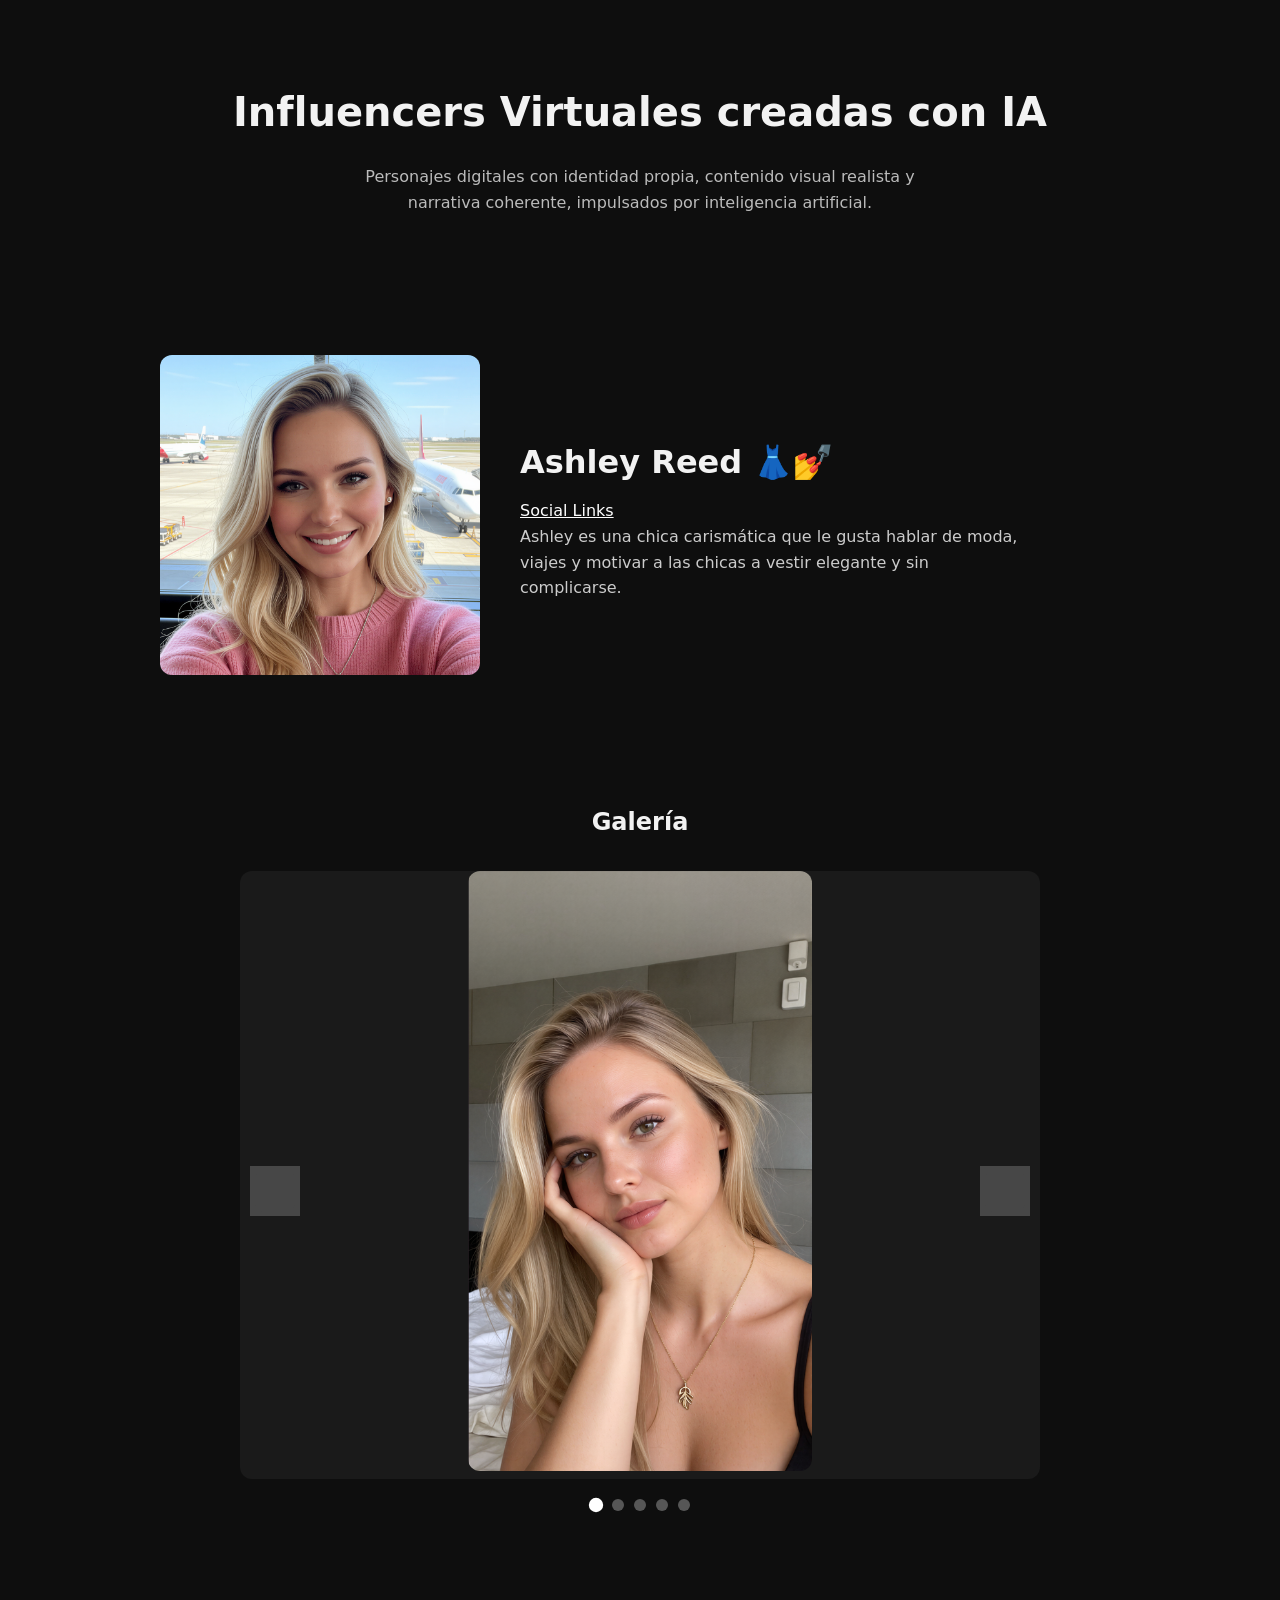
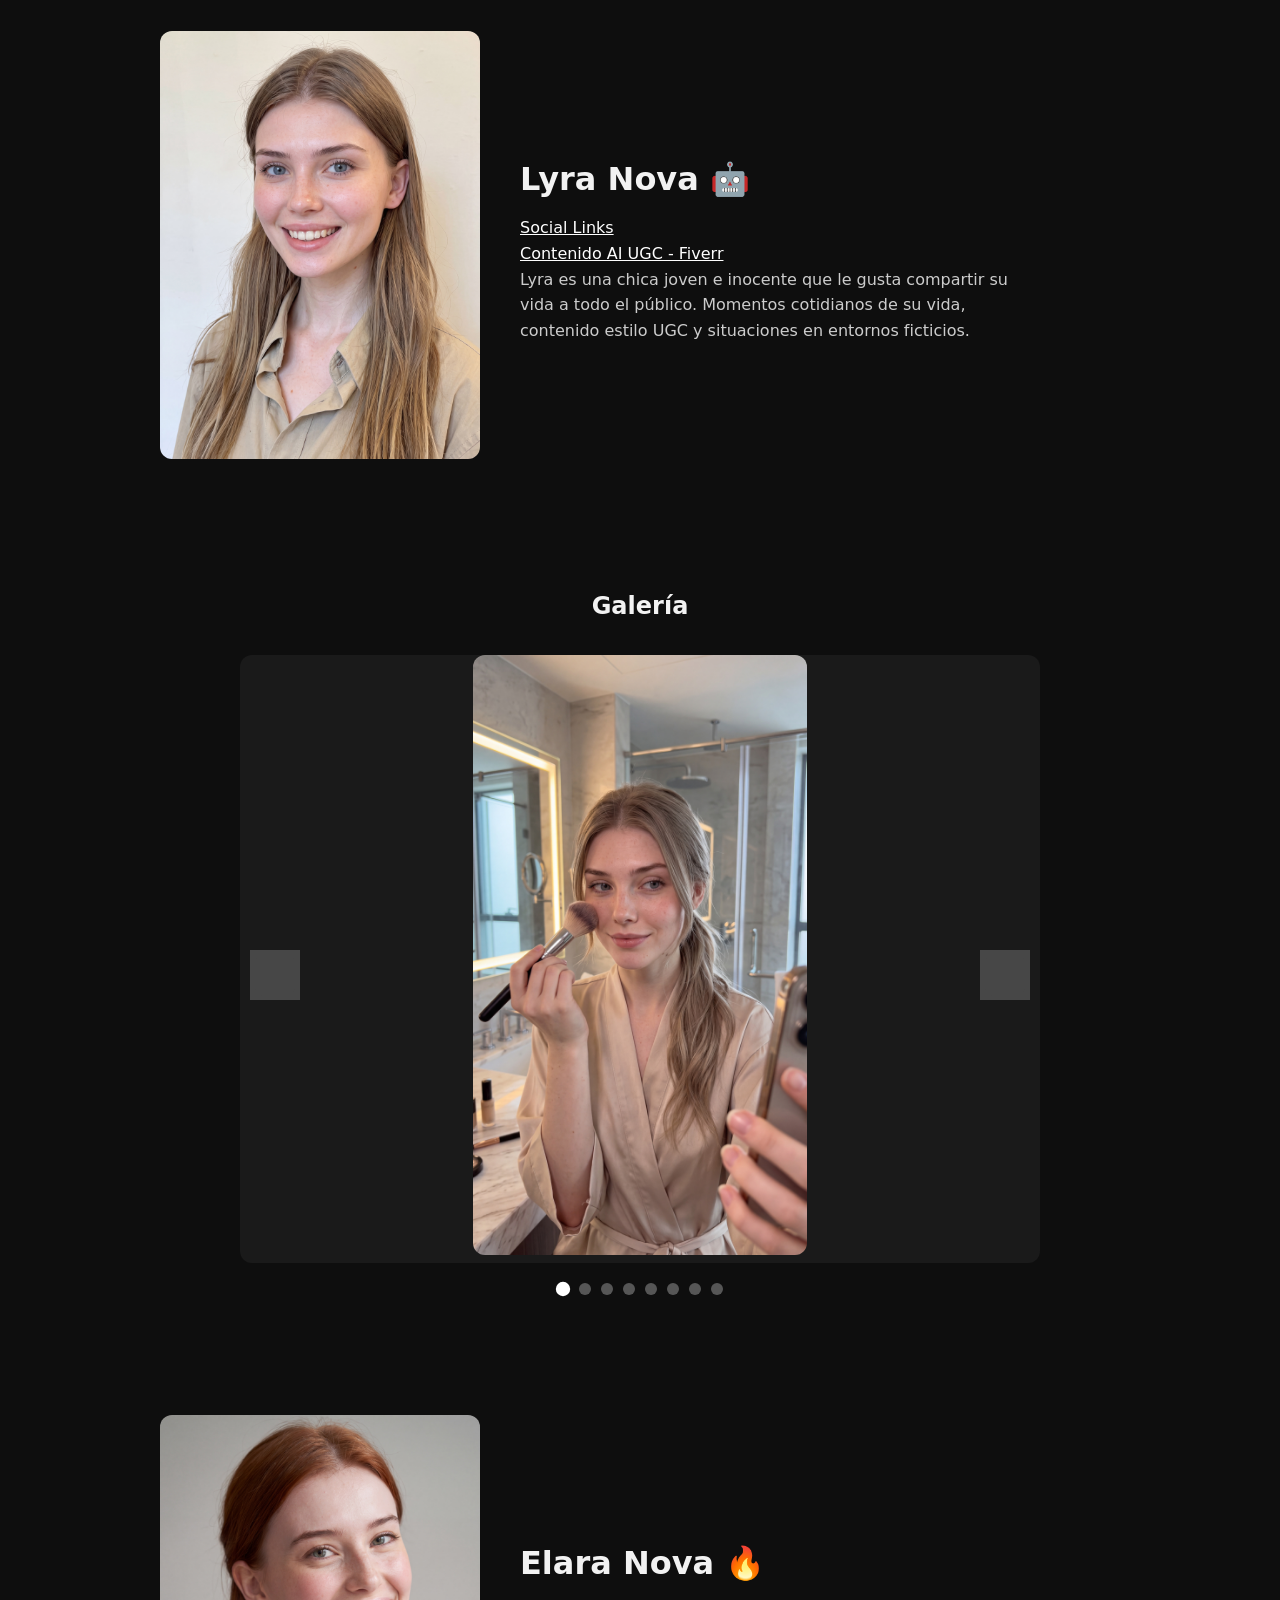
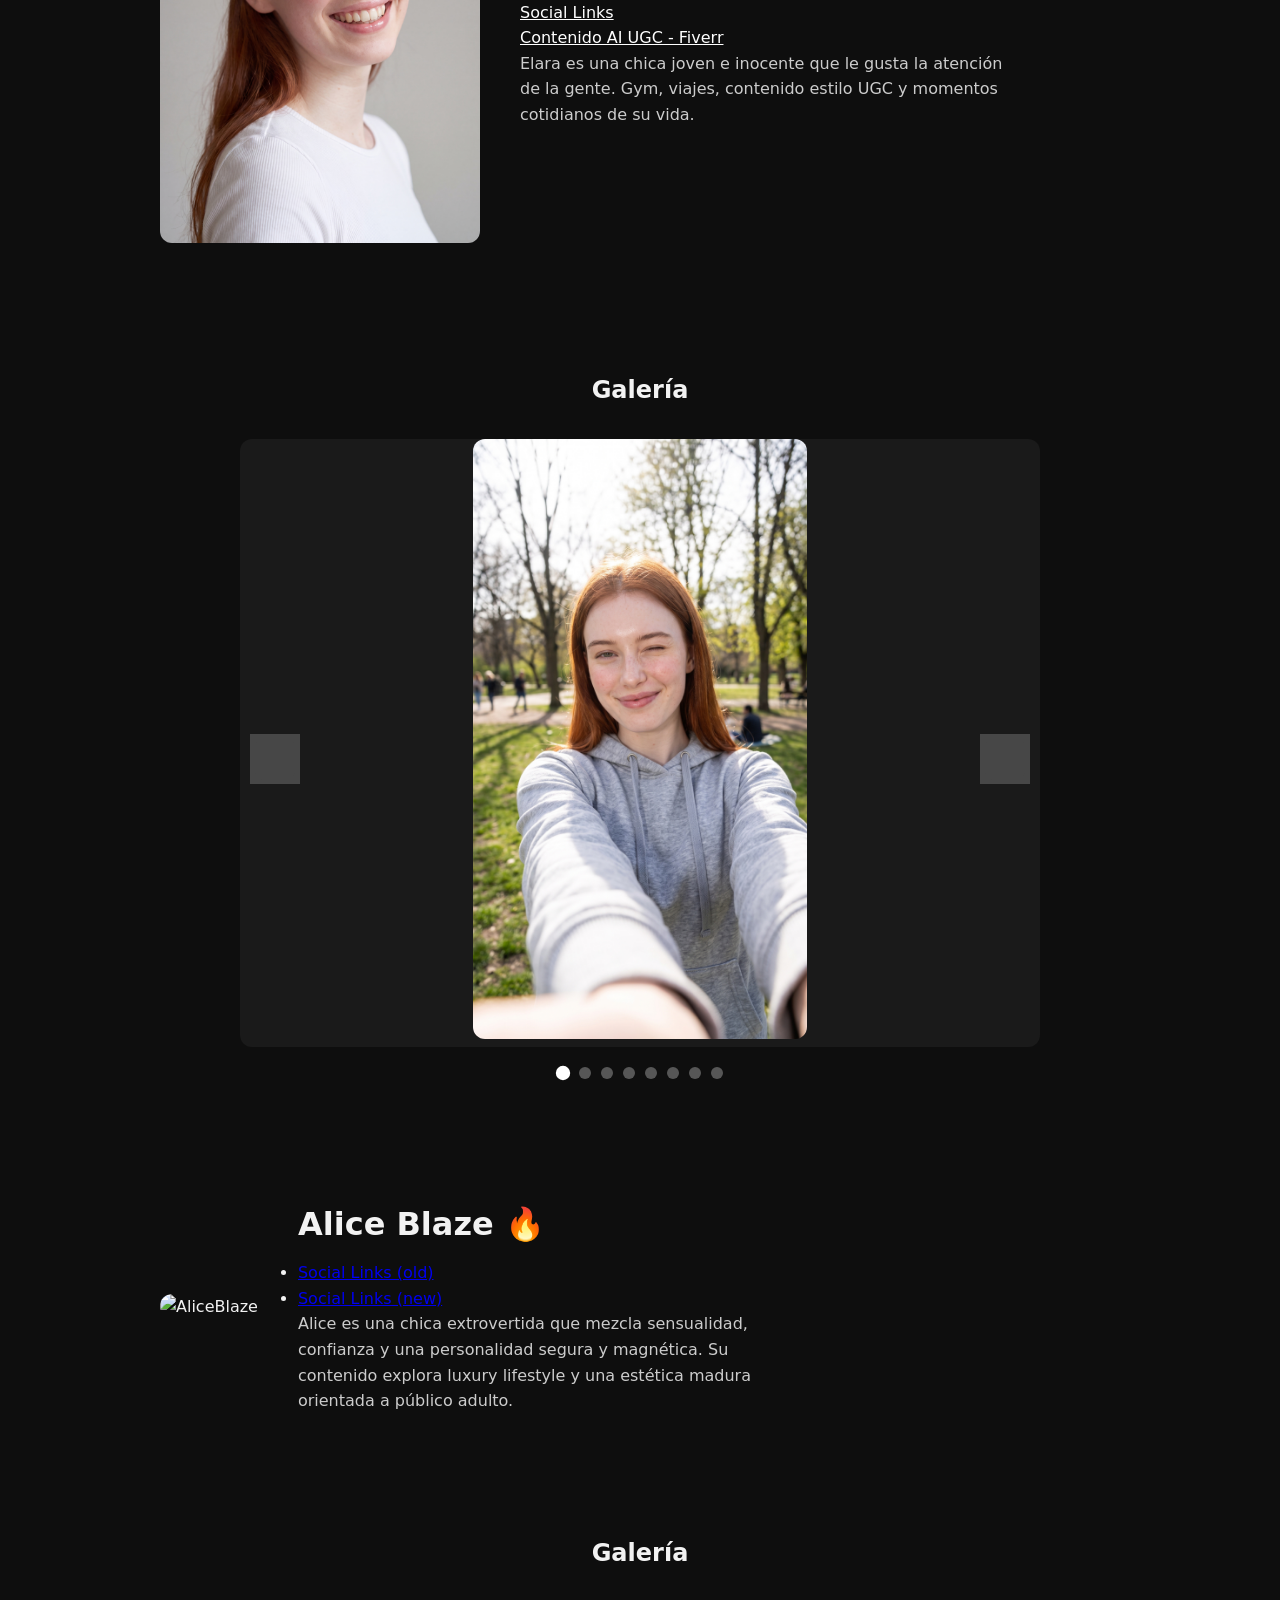
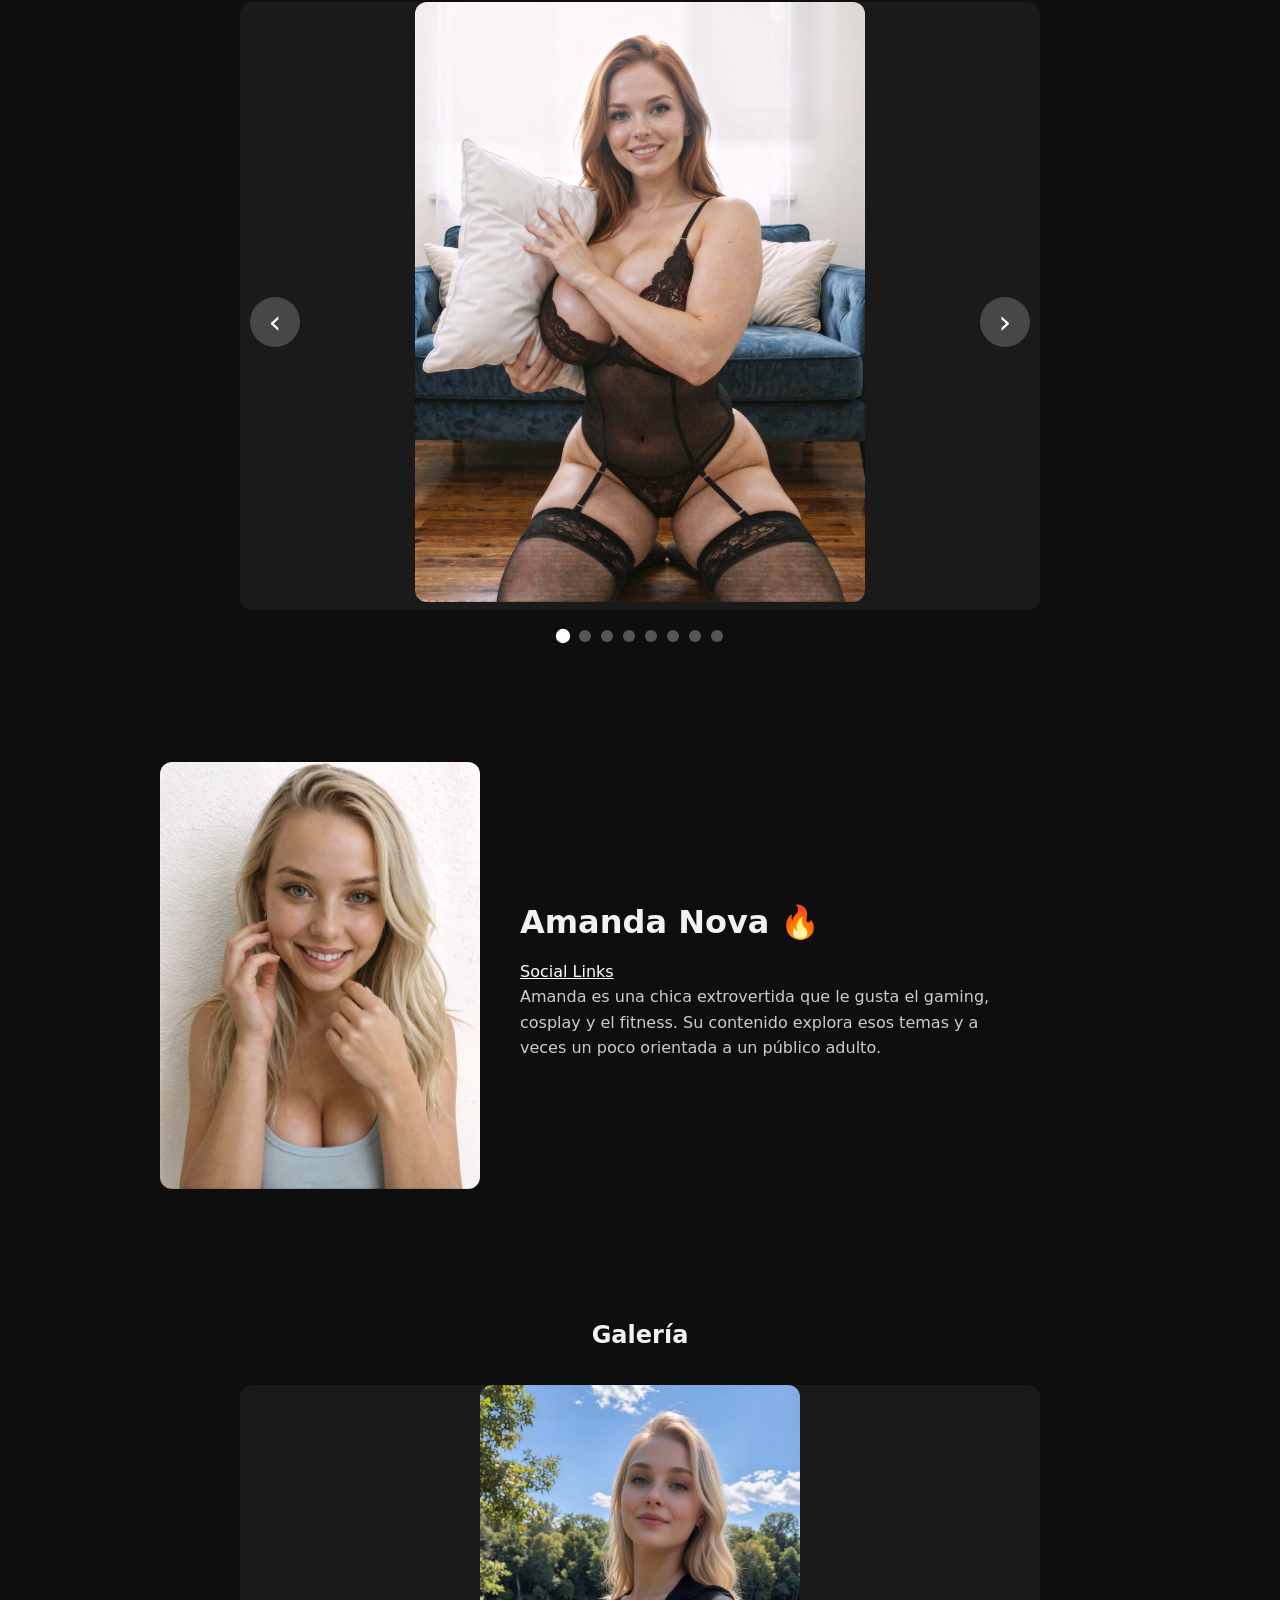
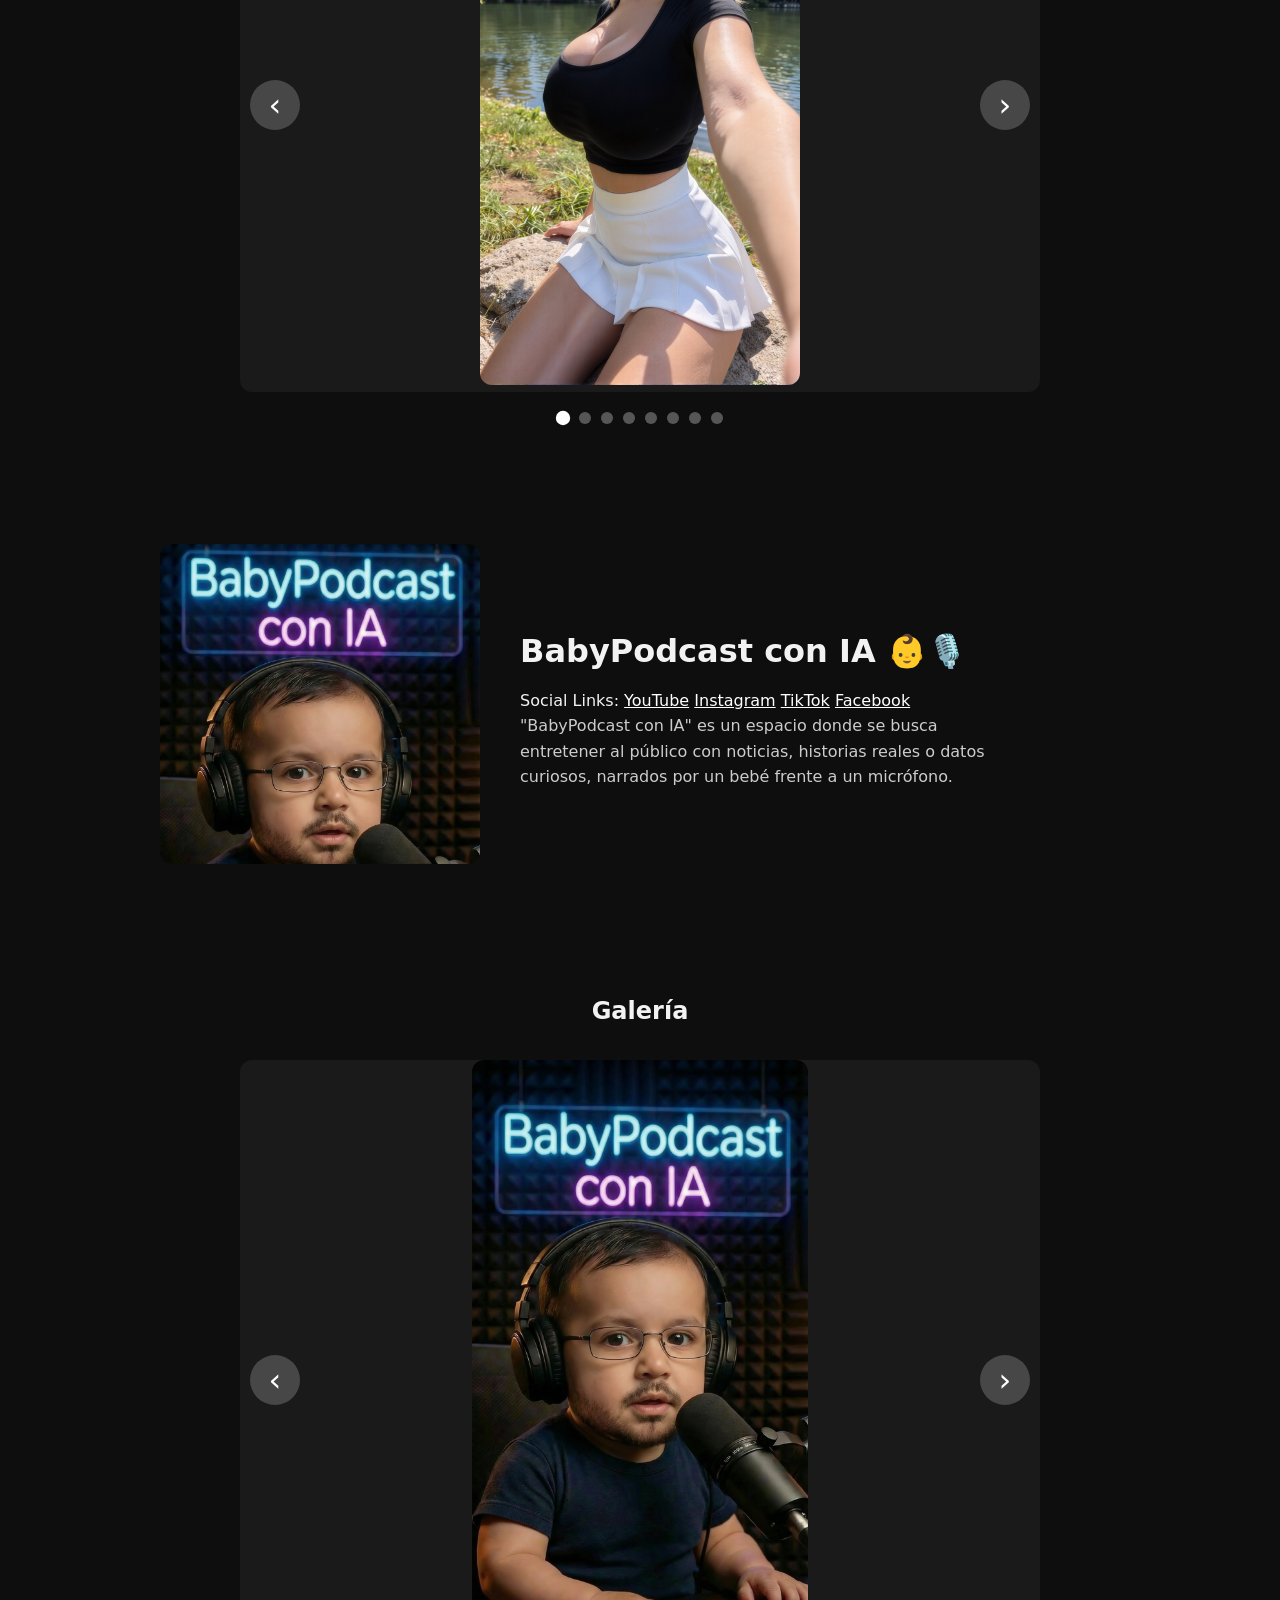
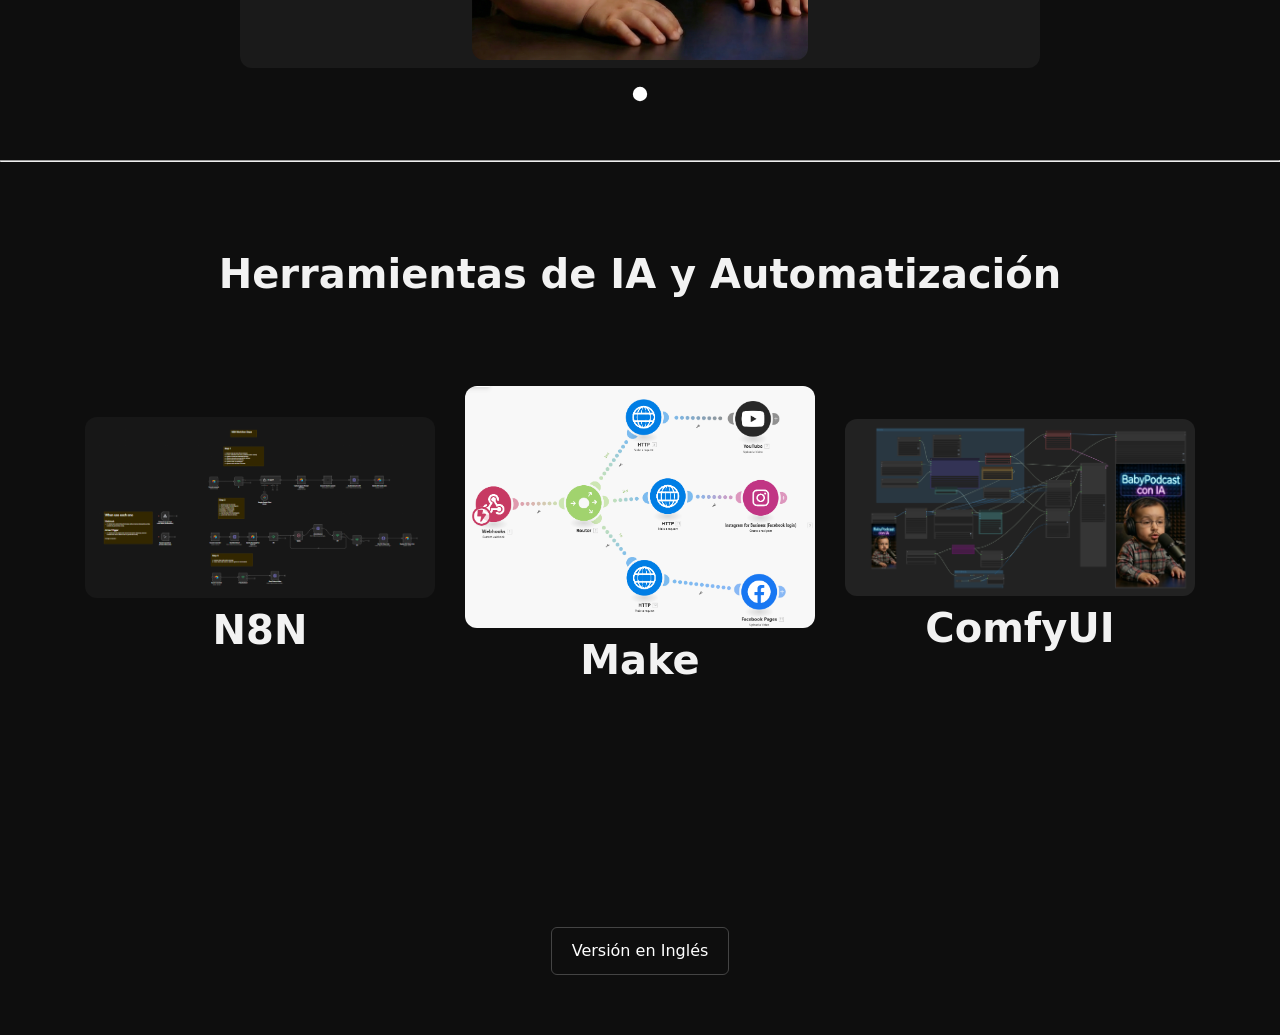
==== docs/avatars_spanish.html @ 5992d9c4 "Added a break between some links" ====
<!DOCTYPE html>
<html lang="es">
<head>
  <meta charset="UTF-8" />
  <meta name="viewport" content="width=device-width, initial-scale=1.0"/>
  <title>AI Virtual Influencers</title>
  <link rel="stylesheet" href="assets/css/avatars.css">
</head>
<body>

  <!-- HERO -->
  <section class="hero">
    <h1>Influencers Virtuales creadas con IA</h1>
    <p>
      Personajes digitales con identidad propia, contenido visual realista
      y narrativa coherente, impulsados por inteligencia artificial.
    </p>
  </section>

  <!-- ASHLEY -->
  <section class="influencer">
    <div class="media">
      <img src="assets/img/ashley/ashley.png" alt="AshleyReed">
    </div>
    <div class="info">
      <h2>Ashley Reed 👗💅</h2>
      <a href="https://linktr.ee/ashleyreed92.ai">Social Links</a>
      <p class="story">
        Ashley es una chica carismática que le gusta hablar de moda, viajes y motivar a las chicas a vestir elegante y sin complicarse.
      </p>
    </div>
  </section>

  <!-- GALERÍA -->
  <section class="gallery">
    <h2>Galería</h2>
    <div class="carousel-container">
      <button class="carousel-btn prev" aria-label="Anterior">&#8249;</button>
      <div class="carousel">
        <div class="carousel-track">
          <div class="carousel-slide">
            <img src="assets/img/ashley/1.png" alt="Imagen 1">
          </div>
          <div class="carousel-slide">
            <img src="assets/img/ashley/2.png" alt="Imagen 2">
          </div>
          <div class="carousel-slide">
            <img src="assets/img/ashley/3.png" alt="Imagen 3">
          </div>
          <div class="carousel-slide">
            <img src="assets/img/ashley/4.png" alt="Imagen 4">
          </div>
          <div class="carousel-slide">
            <img src="assets/img/ashley/5.png" alt="Imagen 5">
          </div>
          <!-- <div class="carousel-slide">
            <video src="assets/img/ashley/3.png" muted loop></video>
          </div> -->
        </div>
      </div>
      <button class="carousel-btn next" aria-label="Siguiente">&#8250;</button>
      <div class="carousel-dots"></div>
    </div>
  </section>

  <!-- LYRA -->
  <section class="influencer">
    <div class="media">
      <img src="assets/img/lyra/Lyra.jpg" alt="LyraNova">
    </div>
    <div class="info">
      <h2>Lyra Nova 🤖</h2>
      <a href="https://beacons.ai/iamlyranova/misredes">Social Links</a>
      </br>
      <a href="https://www.fiverr.com/s/ZomPq94">Contenido AI UGC - Fiverr</a>
      <p class="story">
        Lyra es una chica joven e inocente que le gusta compartir su vida a todo el público.
        Momentos cotidianos de su vida, contenido estilo UGC y situaciones en entornos ficticios.
      </p>
    </div>
  </section>

  <!-- GALERÍA -->
  <section class="gallery">
    <h2>Galería</h2>
    <div class="carousel-container">
      <button class="carousel-btn prev" aria-label="Anterior">&#8249;</button>
      <div class="carousel">
        <div class="carousel-track">
          <div class="carousel-slide">
            <img src="assets/img/lyra/1.jpg" alt="Imagen 1">
          </div>
          <div class="carousel-slide">
            <img src="assets/img/lyra/2.jpg" alt="Imagen 2">
          </div>
          <div class="carousel-slide">
            <img src="assets/img/lyra/3.png" alt="Imagen 3">
          </div>
          <div class="carousel-slide">
            <img src="assets/img/lyra/4.png" alt="Imagen 4">
          </div>
          <div class="carousel-slide">
            <img src="assets/img/lyra/5.png" alt="Imagen 5">
          </div>
          <div class="carousel-slide">
            <img src="assets/img/lyra/6.png" alt="Imagen 6">
          </div>
          <div class="carousel-slide">
            <img src="assets/img/lyra/7.jpeg" alt="Imagen 7">
          </div>
          <div class="carousel-slide">
            <img src="assets/img/lyra/8.jpg" alt="Imagen 7">
          </div>
        </div>
      </div>
      <button class="carousel-btn next" aria-label="Siguiente">&#8250;</button>
      <div class="carousel-dots"></div>
    </div>
  </section>

  <!-- ELARA -->
  <section class="influencer">
      <div class="media">
        <img src="assets/img/elara/Elara.jpg" alt="ElaraNova">
      </div>
      <div class="info">
        <h2>Elara Nova 🔥</h2>
        <a href="https://beacons.ai/iamelaranova/misredes">Social Links</a>
        </br>
        <a href="https://www.fiverr.com/s/ZomPq94">Contenido AI UGC - Fiverr</a>
        <p class="story">
          Elara es una chica joven e inocente que le gusta la atención de la gente.
          Gym, viajes, contenido estilo UGC y momentos cotidianos de su vida.
        </p>
      </div>
  </section>
  
  <!-- GALERÍA -->
  <section class="gallery">
      <h2>Galería</h2>
      <div class="carousel-container">
        <button class="carousel-btn prev" aria-label="Anterior">&#8249;</button>
        <div class="carousel">
          <div class="carousel-track">
            <div class="carousel-slide">
              <img src="assets/img/elara/1.jpeg" alt="Imagen 1">
            </div>
            <div class="carousel-slide">
              <img src="assets/img/elara/2.jpeg" alt="Imagen 2">
            </div>
            <div class="carousel-slide">
              <img src="assets/img/elara/3.png" alt="Imagen 3">
            </div>
            <div class="carousel-slide">
              <img src="assets/img/elara/4.png" alt="Imagen 4">
            </div>
            <div class="carousel-slide">
              <img src="assets/img/elara/5.jpeg" alt="Imagen 5">
            </div>
            <div class="carousel-slide">
              <img src="assets/img/elara/6.png" alt="Imagen 6">
            </div>
            <div class="carousel-slide">
              <img src="assets/img/elara/7.png" alt="Imagen 7">
            </div>
            <div class="carousel-slide">
              <img src="assets/img/elara/8.png" alt="Imagen 8">
            </div>
          </div>
        </div>
        <button class="carousel-btn next" aria-label="Siguiente">&#8250;</button>
        <div class="carousel-dots"></div>
      </div>
  </section>

  <!-- ALICE -->
  <section class="influencer">
    <div class="media">
      <img src="assets/img/alice/Alice.png" alt="AliceBlaze">
    </div>
    <div class="info">
      <h2>Alice Blaze 🔥</h2>
      <ul>
        <li>
          <a href="https://linktr.ee/aliceblaze92.ai">Social Links (old)</a>
        </li>
        <li>
          <a href="https://beacons.ai/iamaliceblaze92">Social Links (new)</a>
        </li>
      </ul>
      <p class="story">
        Alice es una chica extrovertida que mezcla sensualidad, confianza y una personalidad segura y magnética.
        Su contenido explora luxury lifestyle y una estética madura orientada a público adulto.
      </p>
    </div>
  </section>

  <!-- GALERÍA -->
  <section class="gallery">
    <h2>Galería</h2>
    <div class="carousel-container">
      <button class="carousel-btn prev" aria-label="Anterior">&#8249;</button>
      <div class="carousel">
        <div class="carousel-track">
          <div class="carousel-slide">
            <img src="assets/img/alice/1.png" alt="Imagen 1">
          </div>
          <div class="carousel-slide">
            <img src="assets/img/alice/2.jpg" alt="Imagen 2">
          </div>
          <div class="carousel-slide">
            <img src="assets/img/alice/3.png" alt="Imagen 3">
          </div>
          <div class="carousel-slide">
            <img src="assets/img/alice/4.png" alt="Imagen 4">
          </div>
          <div class="carousel-slide">
            <img src="assets/img/alice/5.png" alt="Imagen 5">
          </div>
          <div class="carousel-slide">
            <img src="assets/img/alice/6.png" alt="Imagen 6">
          </div>
          <div class="carousel-slide">
            <img src="assets/img/alice/7.png" alt="Imagen 7">
          </div>
          <div class="carousel-slide">
            <img src="assets/img/alice/8.png" alt="Imagen 8">
          </div>
        </div>
      </div>
      <button class="carousel-btn next" aria-label="Siguiente">&#8250;</button>
      <div class="carousel-dots"></div>
    </div>
  </section>

  <!-- AMANDA -->
  <section class="influencer">
    <div class="media">
      <img src="assets/img/amanda/Amanda.png" alt="AmandaNova">
    </div>
    <div class="info">
      <h2>Amanda Nova 🔥</h2>
      <a href="https://linktr.ee/amandanova92.ai">Social Links</a>
      <p class="story">
        Amanda es una chica extrovertida que le gusta el gaming, cosplay y el fitness.
        Su contenido explora esos temas y a veces un poco orientada a un público adulto.
      </p>
    </div>
  </section>

  <!-- GALERÍA -->
  <section class="gallery">
    <h2>Galería</h2>
    <div class="carousel-container">
      <button class="carousel-btn prev" aria-label="Anterior">&#8249;</button>
      <div class="carousel">
        <div class="carousel-track">
          <div class="carousel-slide">
            <img src="assets/img/amanda/1.png" alt="Imagen 1">
          </div>
          <div class="carousel-slide">
            <img src="assets/img/amanda/2.png" alt="Imagen 2">
          </div>
          <div class="carousel-slide">
            <img src="assets/img/amanda/3.png" alt="Imagen 3">
          </div>
          <div class="carousel-slide">
            <img src="assets/img/amanda/4.png" alt="Imagen 4">
          </div>
          <div class="carousel-slide">
            <img src="assets/img/amanda/5.png" alt="Imagen 5">
          </div>
          <div class="carousel-slide">
            <img src="assets/img/amanda/6.png" alt="Imagen 6">
          </div>
          <div class="carousel-slide">
            <img src="assets/img/amanda/7.png" alt="Imagen 7">
          </div>
          <div class="carousel-slide">
            <img src="assets/img/amanda/8.png" alt="Imagen 8">
          </div>
        </div>
      </div>
      <button class="carousel-btn next" aria-label="Siguiente">&#8250;</button>
      <div class="carousel-dots"></div>
    </div>
  </section>

  <!-- BABYPODCAST CON IA -->
  <section class="influencer">
    <div class="media">
      <img src="assets/img/bby/bby.png" alt="BabyPodcast">
    </div>
    <div class="info">
      <h2>BabyPodcast con IA 👶🎙️</h2>
      Social Links:
      <a href="https://www.youtube.com/@babypodcastconia">YouTube</a>
      <a href="https://www.instagram.com/bbypodcast.ai/">Instagram</a>
      <a href="https://www.tiktok.com/@babypodcast_con_ia">TikTok</a>
      <a href="https://www.facebook.com/babypodcastconia">Facebook</a>
      <p class="story">
        "BabyPodcast con IA" es un espacio donde se busca entretener al público con noticias, historias reales o datos curiosos, narrados
        por un bebé frente a un micrófono.
      </p>
    </div>
  </section>

  <!-- GALERÍA -->
  <section class="gallery">
    <h2>Galería</h2>
    <div class="carousel-container">
      <button class="carousel-btn prev" aria-label="Anterior">&#8249;</button>
      <div class="carousel">
        <div class="carousel-track">
          <div class="carousel-slide">
            <img src="assets/img/bby/1.png" alt="Imagen 1">
          </div>
        </div>
      </div>
      <button class="carousel-btn next" aria-label="Siguiente">&#8250;</button>
      <div class="carousel-dots"></div>
    </div>
  </section>

  <hr>

  <section class="automation">
    <h1>Herramientas de IA y Automatización</h1>

    <section class="influencer">
      <div class="media">
        <img src="assets/img/n8n.png" alt="N8N">
        <h1>N8N</h1>
      </div>
      <div class="media">
        <img src="assets/img/make.png" alt="Make">
        <h1>Make</h1>
      </div>
      <div class="media">
        <img src="assets/img/comfyui.png" alt="ComfyUI">
        <h1>ComfyUI</h1>
      </div>
    </section>
  </section>

  <section class="contact">
     <a href="avatars_english.html">Versión en Inglés</a>
  </section>

  <div class="image-modal" role="dialog" aria-modal="true" aria-label="Galería de imágenes" hidden>
    <button class="image-modal-close" type="button" aria-label="Cerrar galería">&times;</button>
    <button class="image-modal-previous" type="button" aria-label="Imagen anterior">&#8249;</button>
    <img class="image-modal-image" src="" alt="">
    <button class="image-modal-next" type="button" aria-label="Siguiente imagen">&#8250;</button>
  </div>

  <script src="assets/js/avatars.js"></script>

</body>
</html>
---- docs/assets/css/avatars.css ----
* {
    margin: 0;
    padding: 0;
    box-sizing: border-box;
    font-family: system-ui, sans-serif;
  }
  
  body {
    background: #0e0e0e;
    color: #f2f2f2;
    line-height: 1.6;
  }
  
  /* HERO */
  .hero {
    padding: 80px 20px;
    text-align: center;
  }
  
  .hero h1 {
    font-size: 2.5rem;
    margin-bottom: 20px;
  }
  
  .hero p {
    max-width: 600px;
    margin: 0 auto;
    color: #bbb;
  }

  /* AUTOMATION */
  .automation {
    padding: 80px 20px;
    text-align: center;
  }
  
  .automation h1 {
    font-size: 2.5rem;
    margin-bottom: 40px;
  }
  
  .automation p {
    max-width: 600px;
    margin: 0 auto;
    color: #bbb;
  }
  
  .automation .influencer {
    display: flex;
    flex-wrap: wrap;
    justify-content: center;
    align-items: center;
    gap: 30px;
    padding: 40px 20px;
    max-width: 1200px;
    margin: 0 auto;
  }
  
  .automation .media {
    flex: 1 1 280px;
    max-width: 350px;
    display: block;
    justify-content: center;
    align-items: center;
  }
  
  .automation .media img {
    width: 100%;
    max-width: 350px;
    height: auto;
    border-radius: 12px;
    object-fit: contain;
    display: block;
  }
  
  /* INFLUENCER */
  .influencer {
    display: flex;
    flex-wrap: wrap;
    gap: 40px;
    padding: 60px 20px;
    align-items: center;
    max-width: 1000px;
    margin: auto;
  }
  
  .media img,
  .media video {
    width: 320px;
    border-radius: 12px;
  }
  
  .info {
    max-width: 500px;
  }
  
  .info h2 {
    font-size: 2rem;
    margin-bottom: 10px;
  }

  .info > a {
    color: white;
  }
  
  .story {
    color: #ccc;
  }
  
  /* GALERÍA */
  .gallery {
    padding: 60px 20px;
    text-align: center;
  }
  
  .gallery h2 {
    margin-bottom: 30px;
  }
  
  .carousel-container {
    position: relative;
    max-width: 800px;
    margin: auto;
  }
  
  .carousel {
    overflow: hidden;
    border-radius: 12px;
    background: #1a1a1a;
  }
  
  .carousel-track {
    display: flex;
    transition: transform 0.5s ease-in-out;
  }
  
  .carousel-slide {
    min-width: 100%;
    flex-shrink: 0;
  }
  
  .carousel-slide img,
  .carousel-slide video {
    /* width: 100%; */
    height: auto;
    /* display: block; */
    border-radius: 12px;
    object-fit: cover;
    max-height: 600px;
  }
  
  .carousel-btn {
    position: absolute;
    top: 50%;
    transform: translateY(-50%);
    background: rgba(255, 255, 255, 0.2);
    border: none;
    color: #fff;
    font-size: 2rem;
    width: 50px;
    height: 50px;
    border-radius: 50%;
    cursor: pointer;
    z-index: 10;
    transition: all 0.3s ease;
    backdrop-filter: blur(10px);
  }
  
  .carousel-btn:hover {
    background: rgba(255, 255, 255, 0.3);
    transform: translateY(-50%) scale(1.1);
  }
  
  .carousel-btn.prev {
    left: 10px;
  }
  
  .carousel-btn.next {
    right: 10px;
  }
  
  .carousel-dots {
    display: flex;
    justify-content: center;
    gap: 10px;
    margin-top: 20px;
  }
  
  .carousel-dot {
    width: 12px;
    height: 12px;
    border-radius: 50%;
    background: rgba(255, 255, 255, 0.3);
    border: none;
    cursor: pointer;
    transition: all 0.3s ease;
  }
  
  .carousel-dot.active {
    background: #fff;
    transform: scale(1.2);
  }
  
  .carousel-dot:hover {
    background: rgba(255, 255, 255, 0.6);
  }

  .image-modal {
    position: fixed;
    inset: 0;
    z-index: 1000;
    display: flex;
    align-items: center;
    justify-content: center;
    padding: 24px;
    background: rgba(0, 0, 0, 0.9);
  }

  .image-modal[hidden] {
    display: none;
  }

  .image-modal-image {
    max-width: min(1100px, 100%);
    max-height: calc(100vh - 48px);
    object-fit: contain;
    border-radius: 12px;
  }

  .image-modal-close,
  .image-modal-previous,
  .image-modal-next {
    position: absolute;
    z-index: 1;
    border: 1px solid rgba(255, 255, 255, 0.35);
    background: rgba(255, 255, 255, 0.14);
    color: #fff;
    cursor: pointer;
  }

  .image-modal-close {
    top: 16px;
    right: 20px;
    width: 44px;
    height: 44px;
    border-radius: 50%;
    font-size: 2rem;
    line-height: 1;
  }

  .image-modal-previous,
  .image-modal-next {
    top: 50%;
    width: 50px;
    height: 50px;
    border-radius: 50%;
    font-size: 2rem;
    transform: translateY(-50%);
  }

  .image-modal-previous {
    left: 20px;
  }

  .image-modal-next {
    right: 20px;
  }

  .image-modal-close:hover,
  .image-modal-close:focus-visible,
  .image-modal-previous:hover,
  .image-modal-previous:focus-visible,
  .image-modal-next:hover,
  .image-modal-next:focus-visible {
    background: rgba(255, 255, 255, 0.3);
  }
  
  /* CONTACTO */
  .contact {
    padding: 60px 20px;
    text-align: center;
    color: #aaa;
  }
  
  .contact a {
    display: inline-block;
    margin-top: 15px;
    color: #fff;
    text-decoration: none;
    border: 1px solid #444;
    padding: 10px 20px;
    border-radius: 6px;
  }
  
  /* RESPONSIVE DESIGN */
  @media (max-width: 768px) {
    .automation h1 {
      font-size: 2rem;
      margin-bottom: 30px;
    }
    
    .automation .influencer {
      gap: 20px;
      padding: 30px 15px;
    }
    
    .automation .media {
      flex: 1 1 100%;
      max-width: 100%;
    }
    
    .automation .media img {
      max-width: 100%;
    }
    
    .hero h1,
    .automation h1 {
      font-size: 1.8rem;
    }
    
    .influencer {
      flex-direction: column;
      text-align: center;
    }
    
    .media img,
    .media video {
      max-width: 100%;
      width: 100%;
    }
  }
  
  @media (max-width: 480px) {
    .image-modal {
      padding: 16px;
    }

    .image-modal-image {
      max-height: calc(100vh - 32px);
    }

    .image-modal-previous,
    .image-modal-next {
      width: 40px;
      height: 40px;
    }

    .image-modal-previous {
      left: 8px;
    }

    .image-modal-next {
      right: 8px;
    }

    .automation .influencer {
      gap: 15px;
      padding: 20px 10px;
    }
    
    .automation h1 {
      font-size: 1.5rem;
      margin-bottom: 20px;
    }
  }
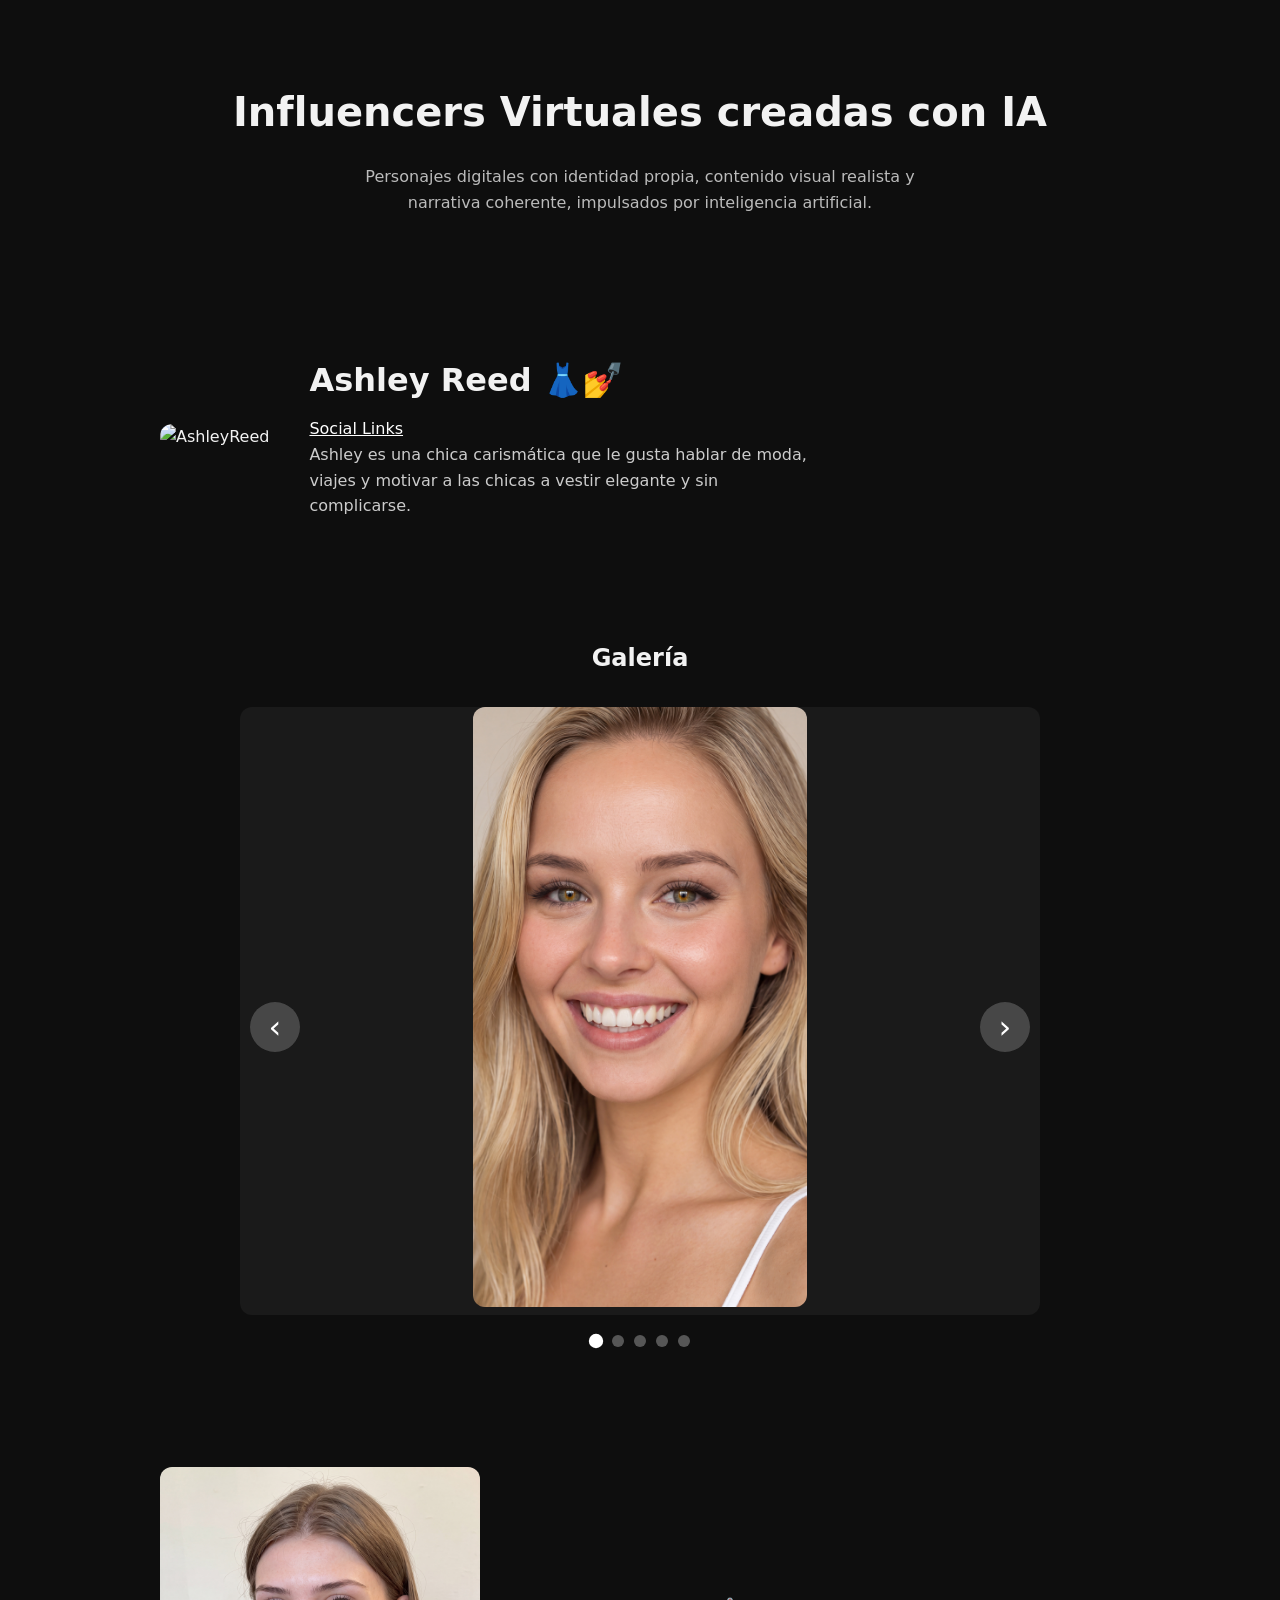
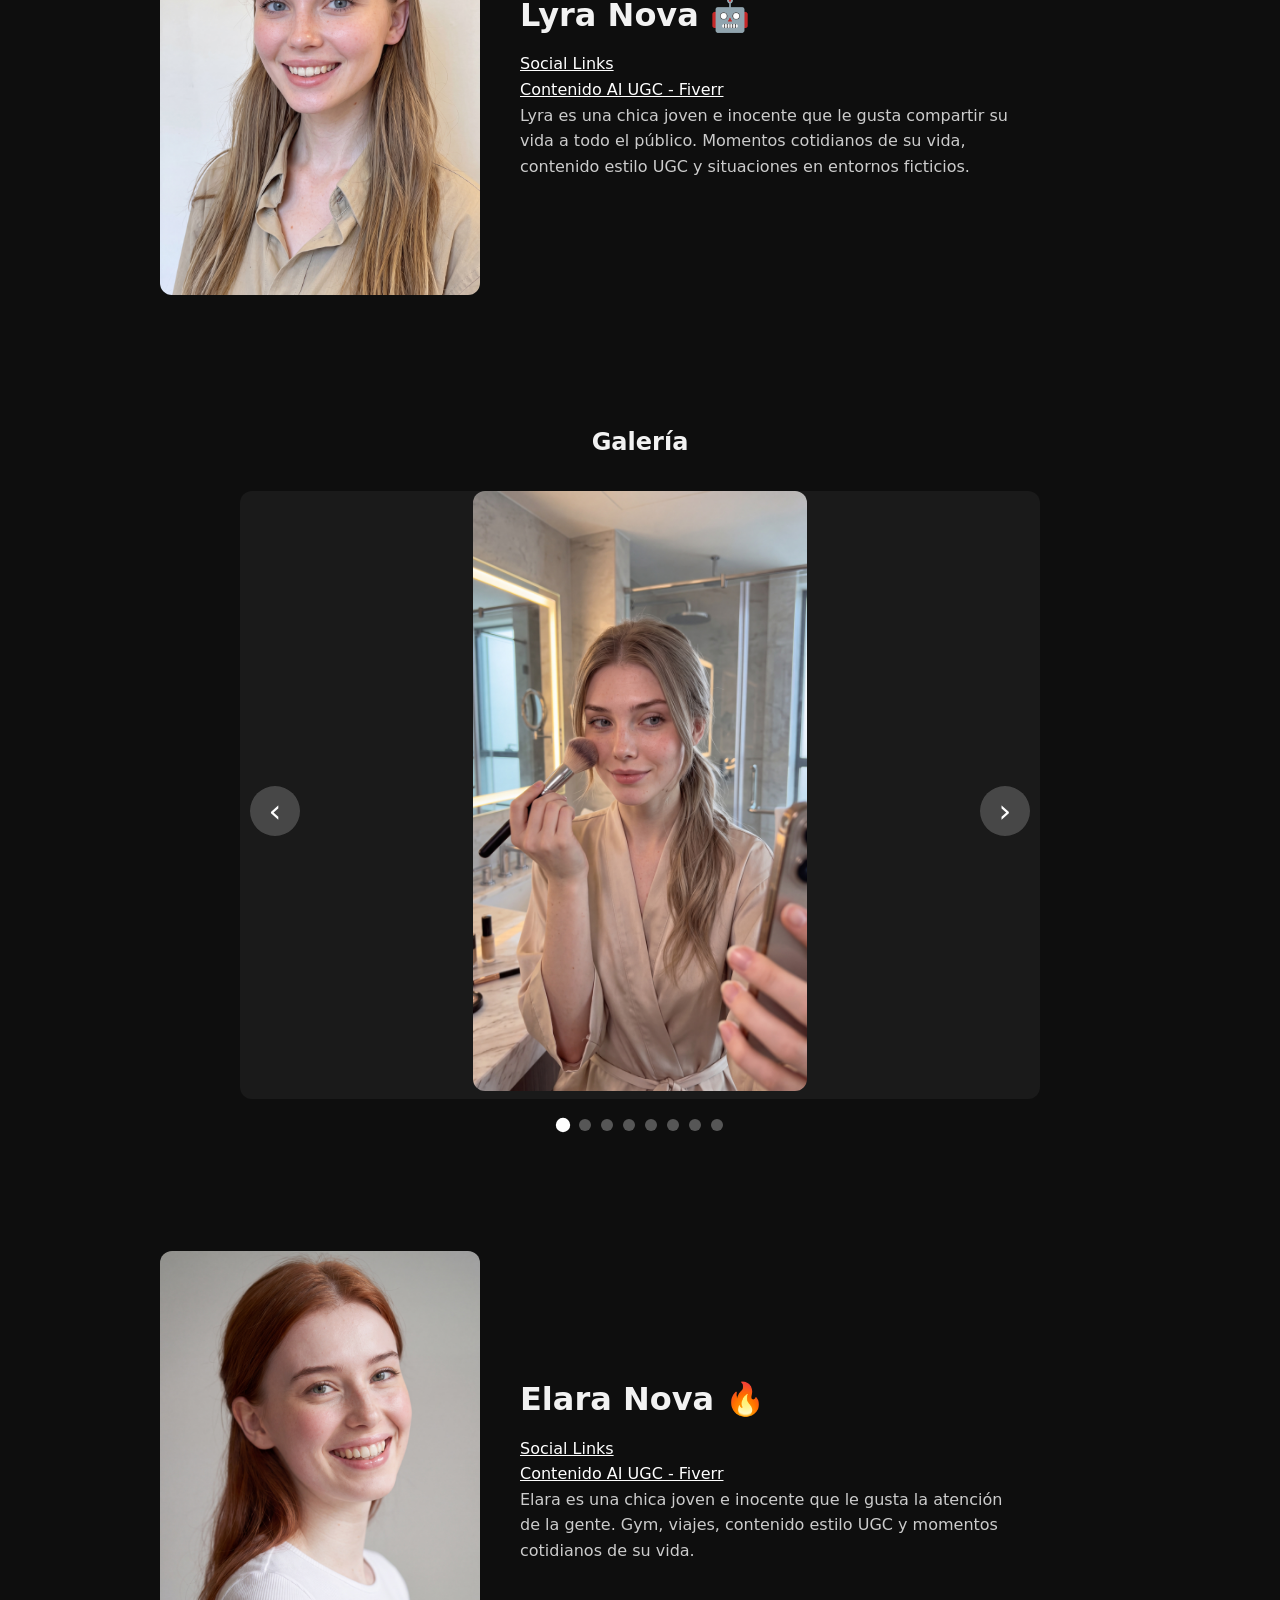
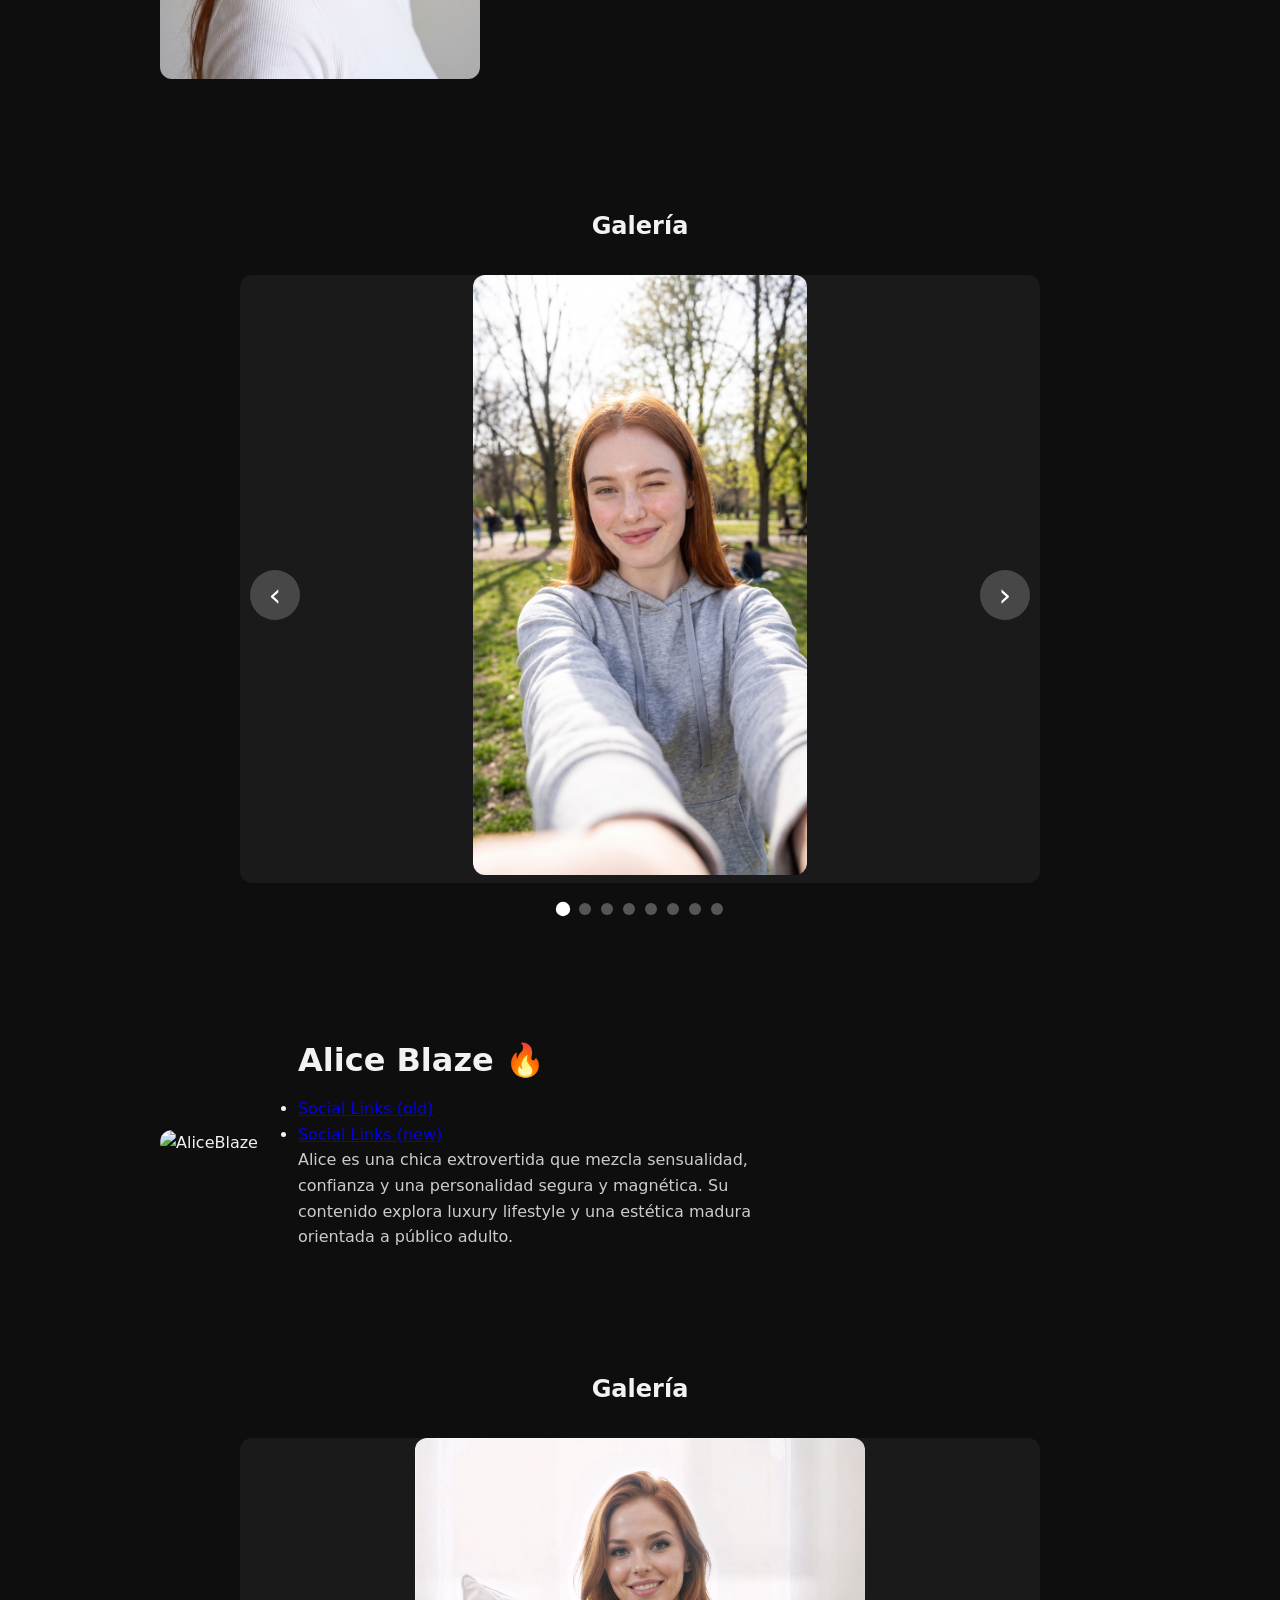
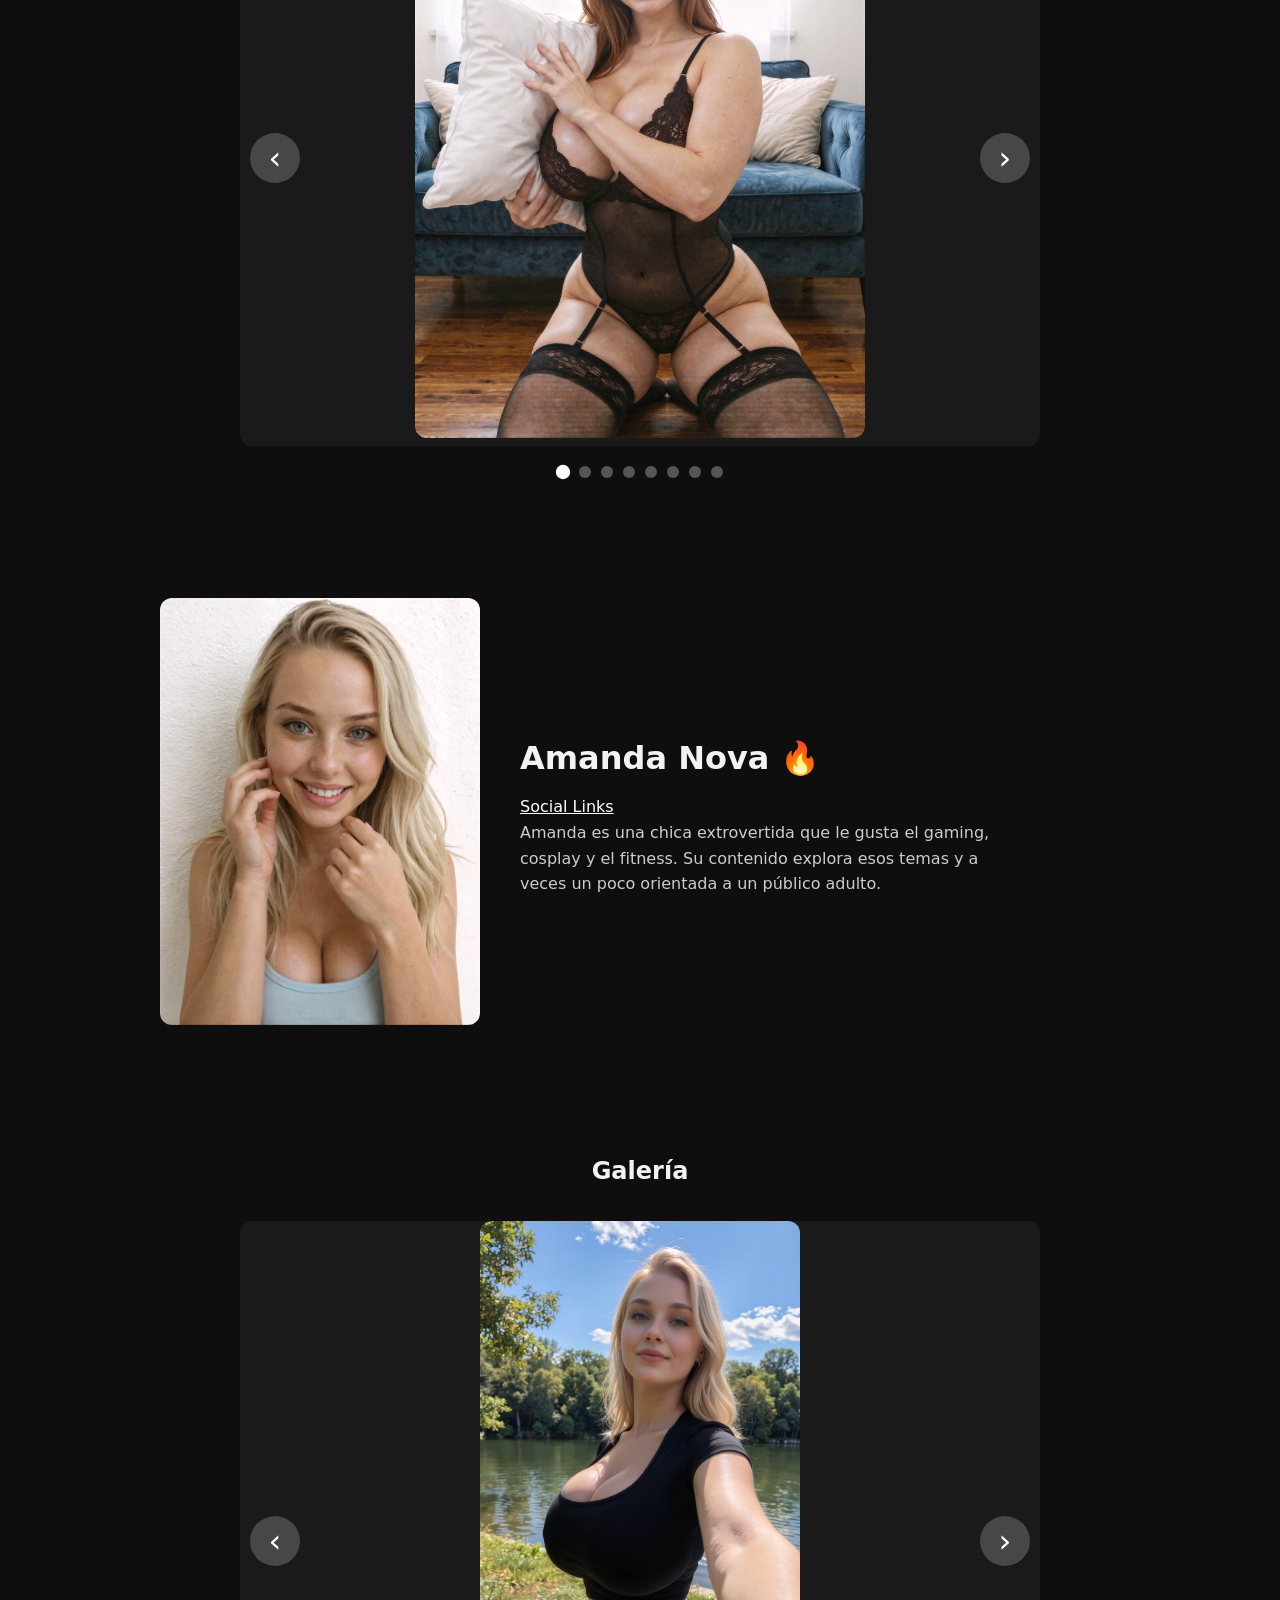
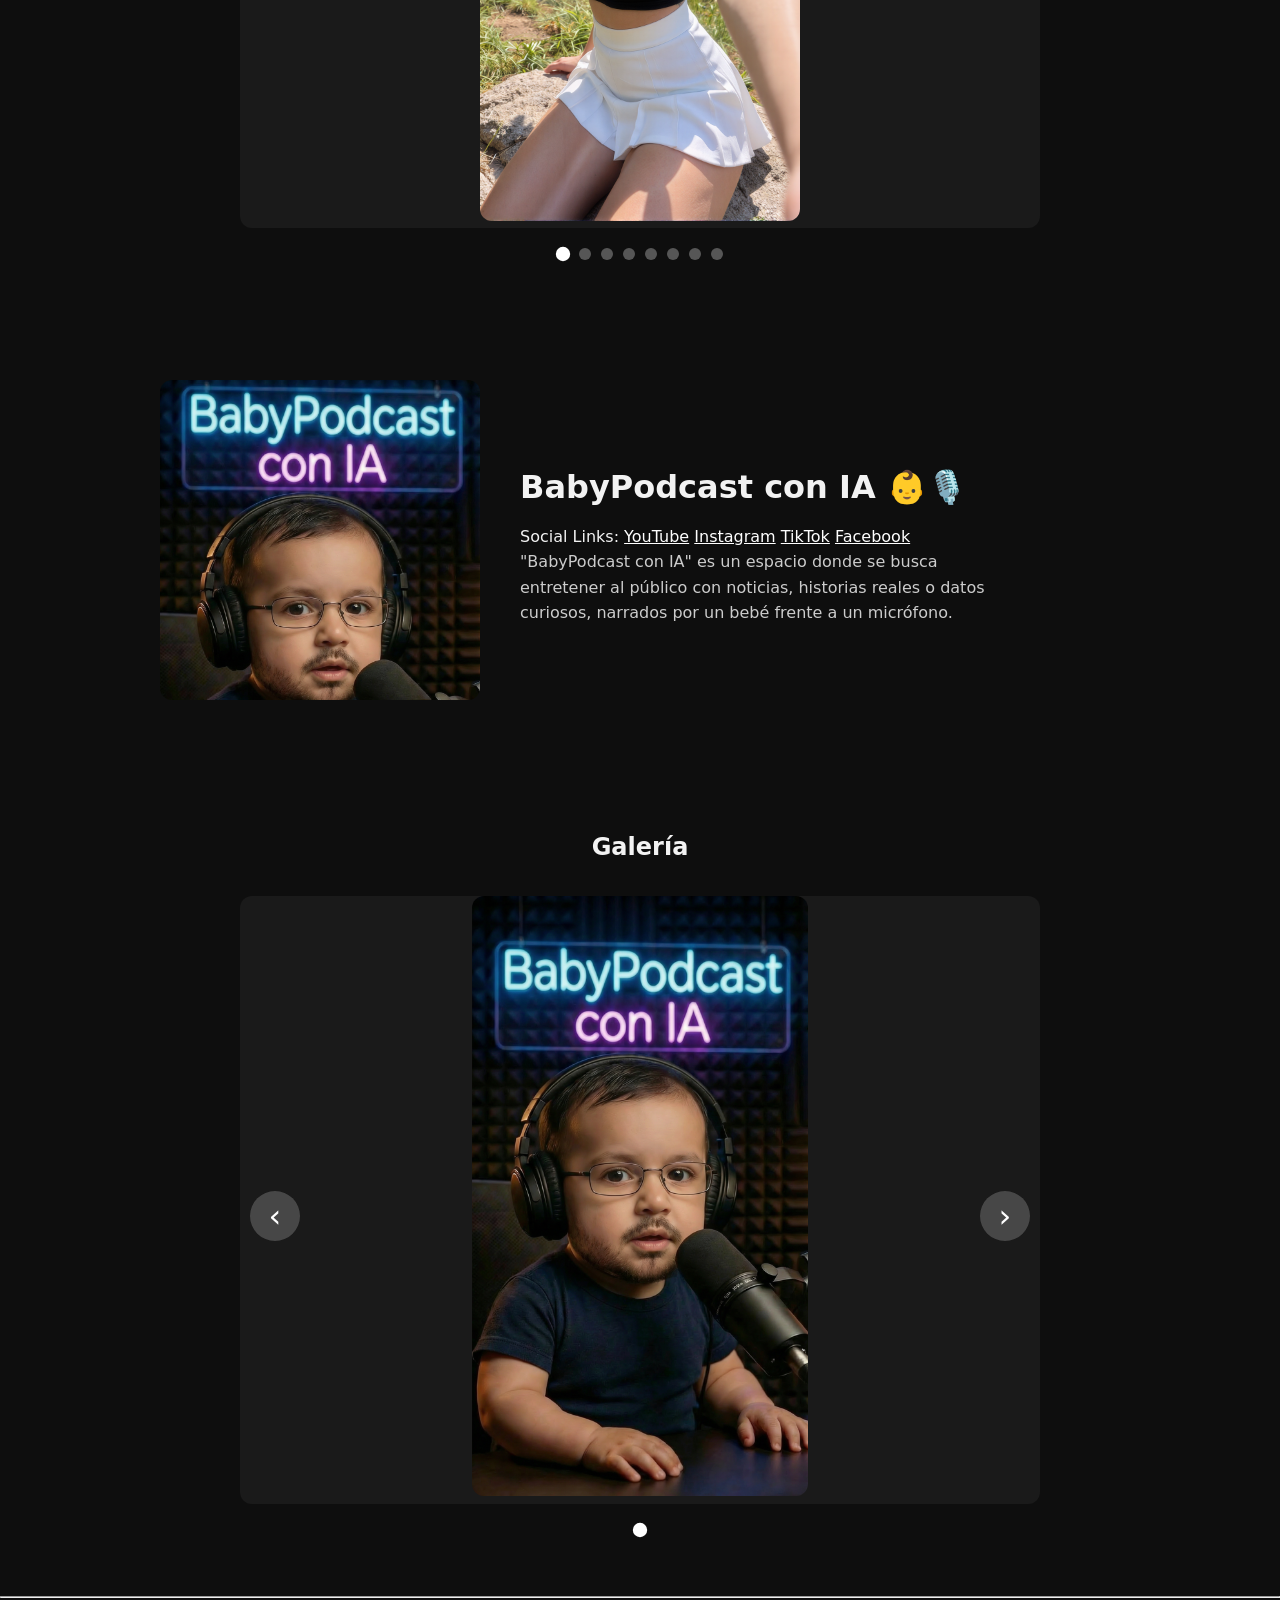
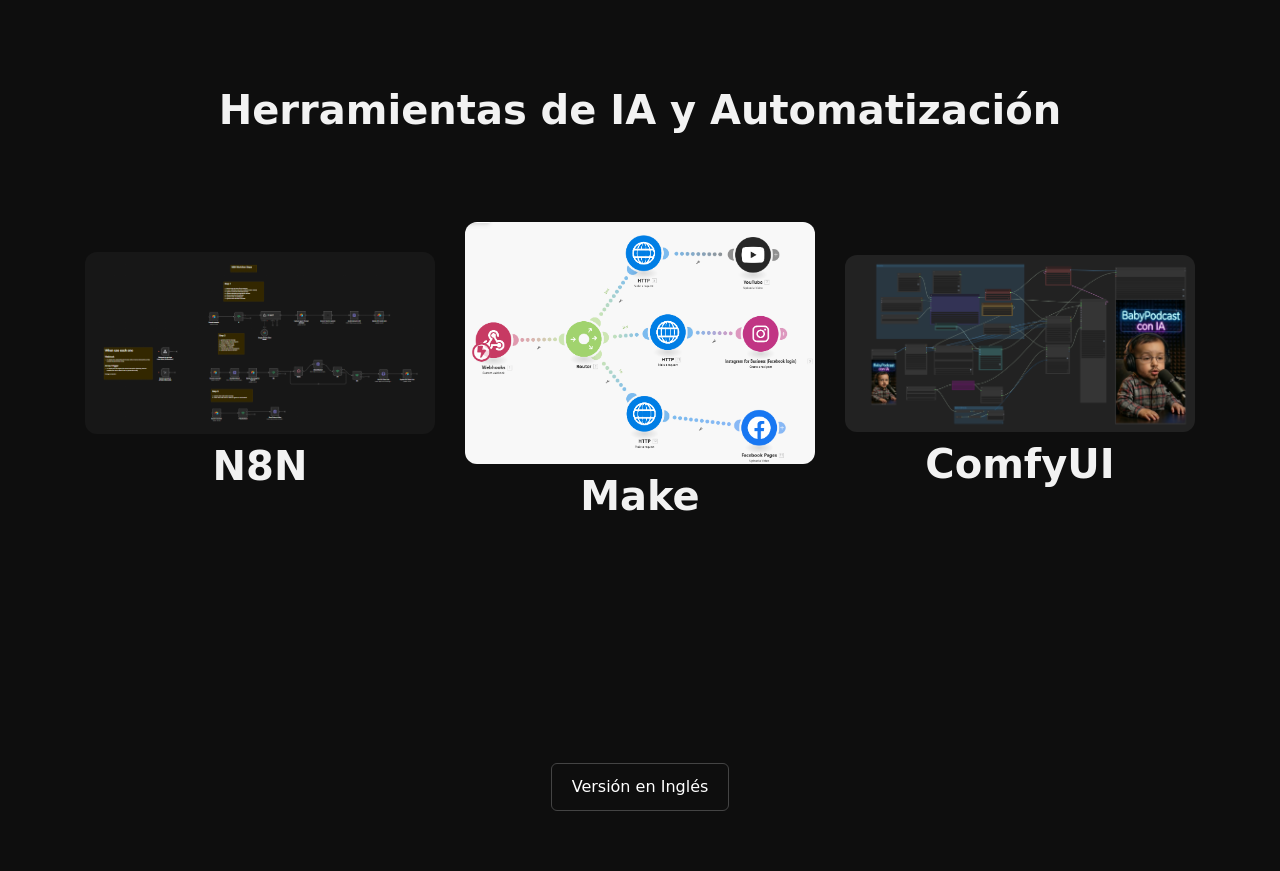
==== commit aa135e15: "Replaced some photos for Ashley" ====
--- a/docs/avatars_spanish.html
+++ b/docs/avatars_spanish.html
@@ -39,7 +39,7 @@
       <div class="carousel">
         <div class="carousel-track">
           <div class="carousel-slide">
-            <img src="assets/img/ashley/1.png" alt="Imagen 1">
+            <img src="assets/img/ashley/1.jpg" alt="Imagen 1">
           </div>
           <div class="carousel-slide">
             <img src="assets/img/ashley/2.png" alt="Imagen 2">
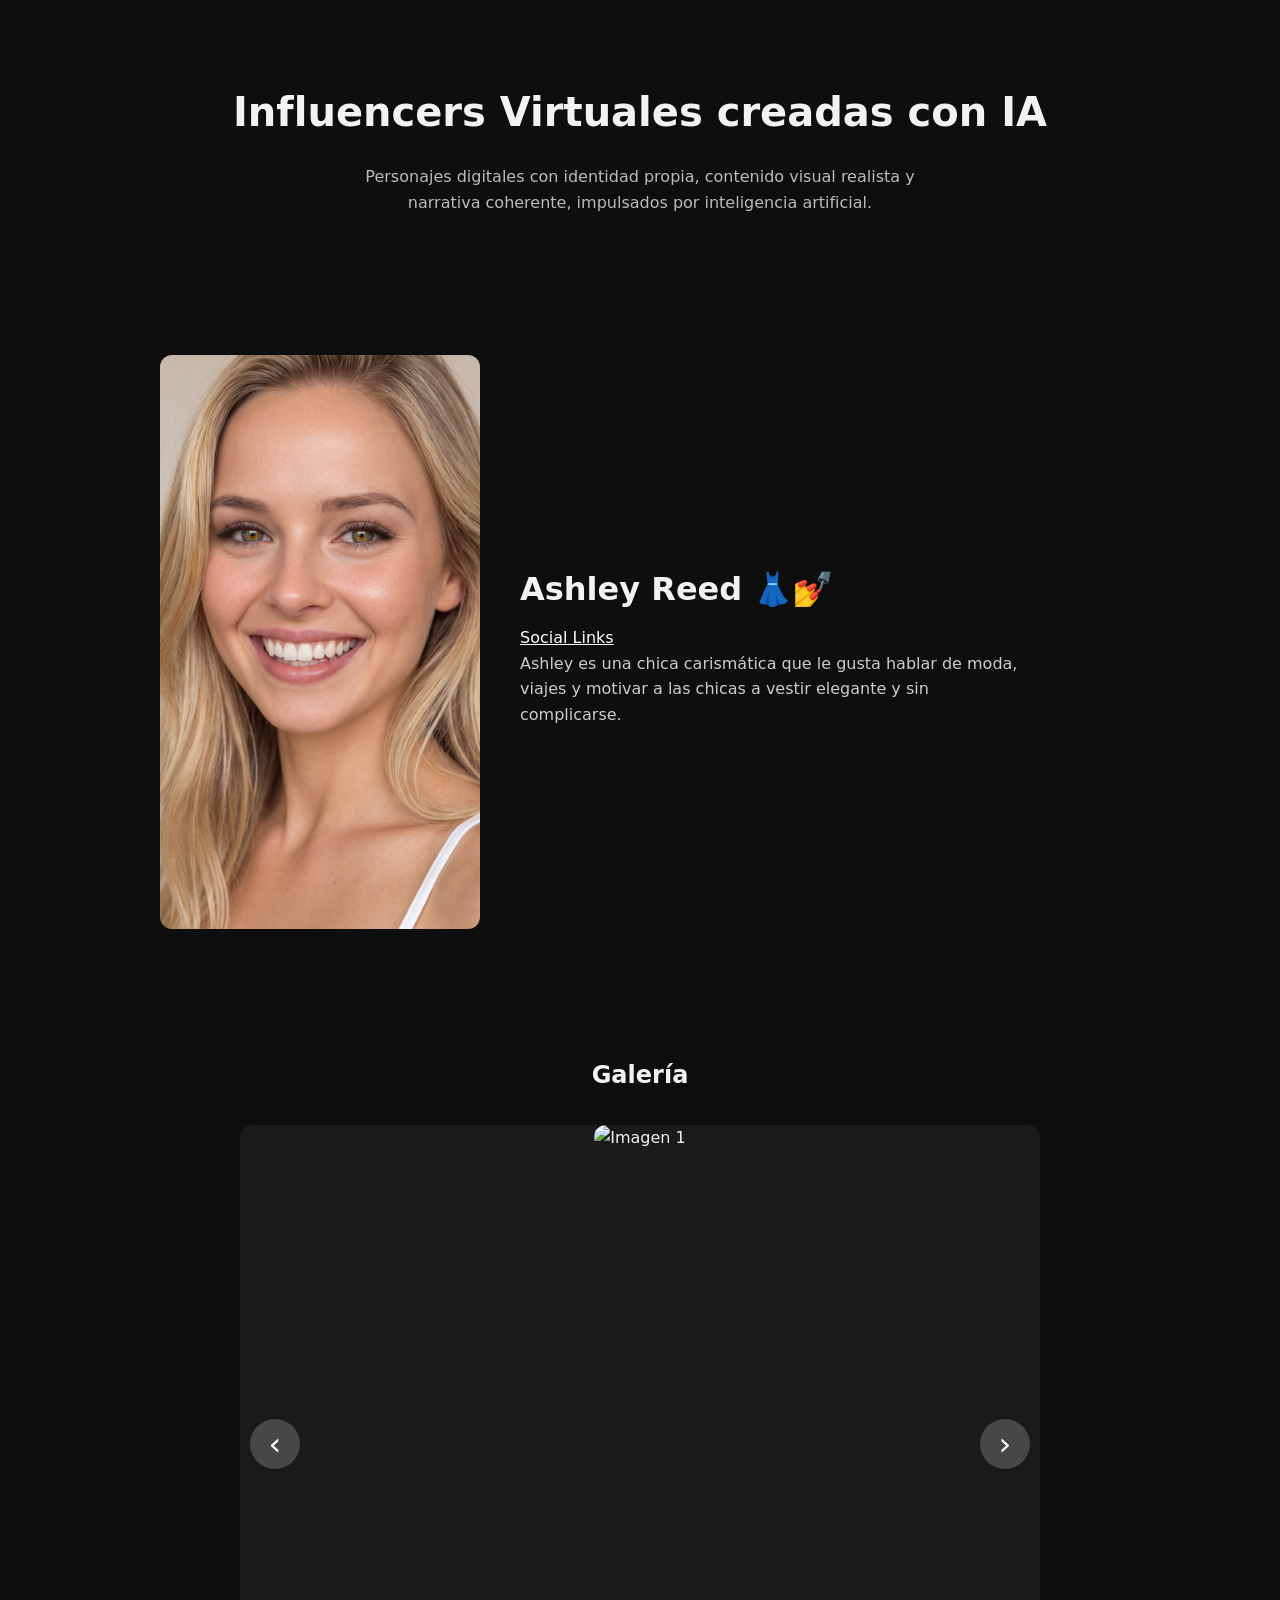
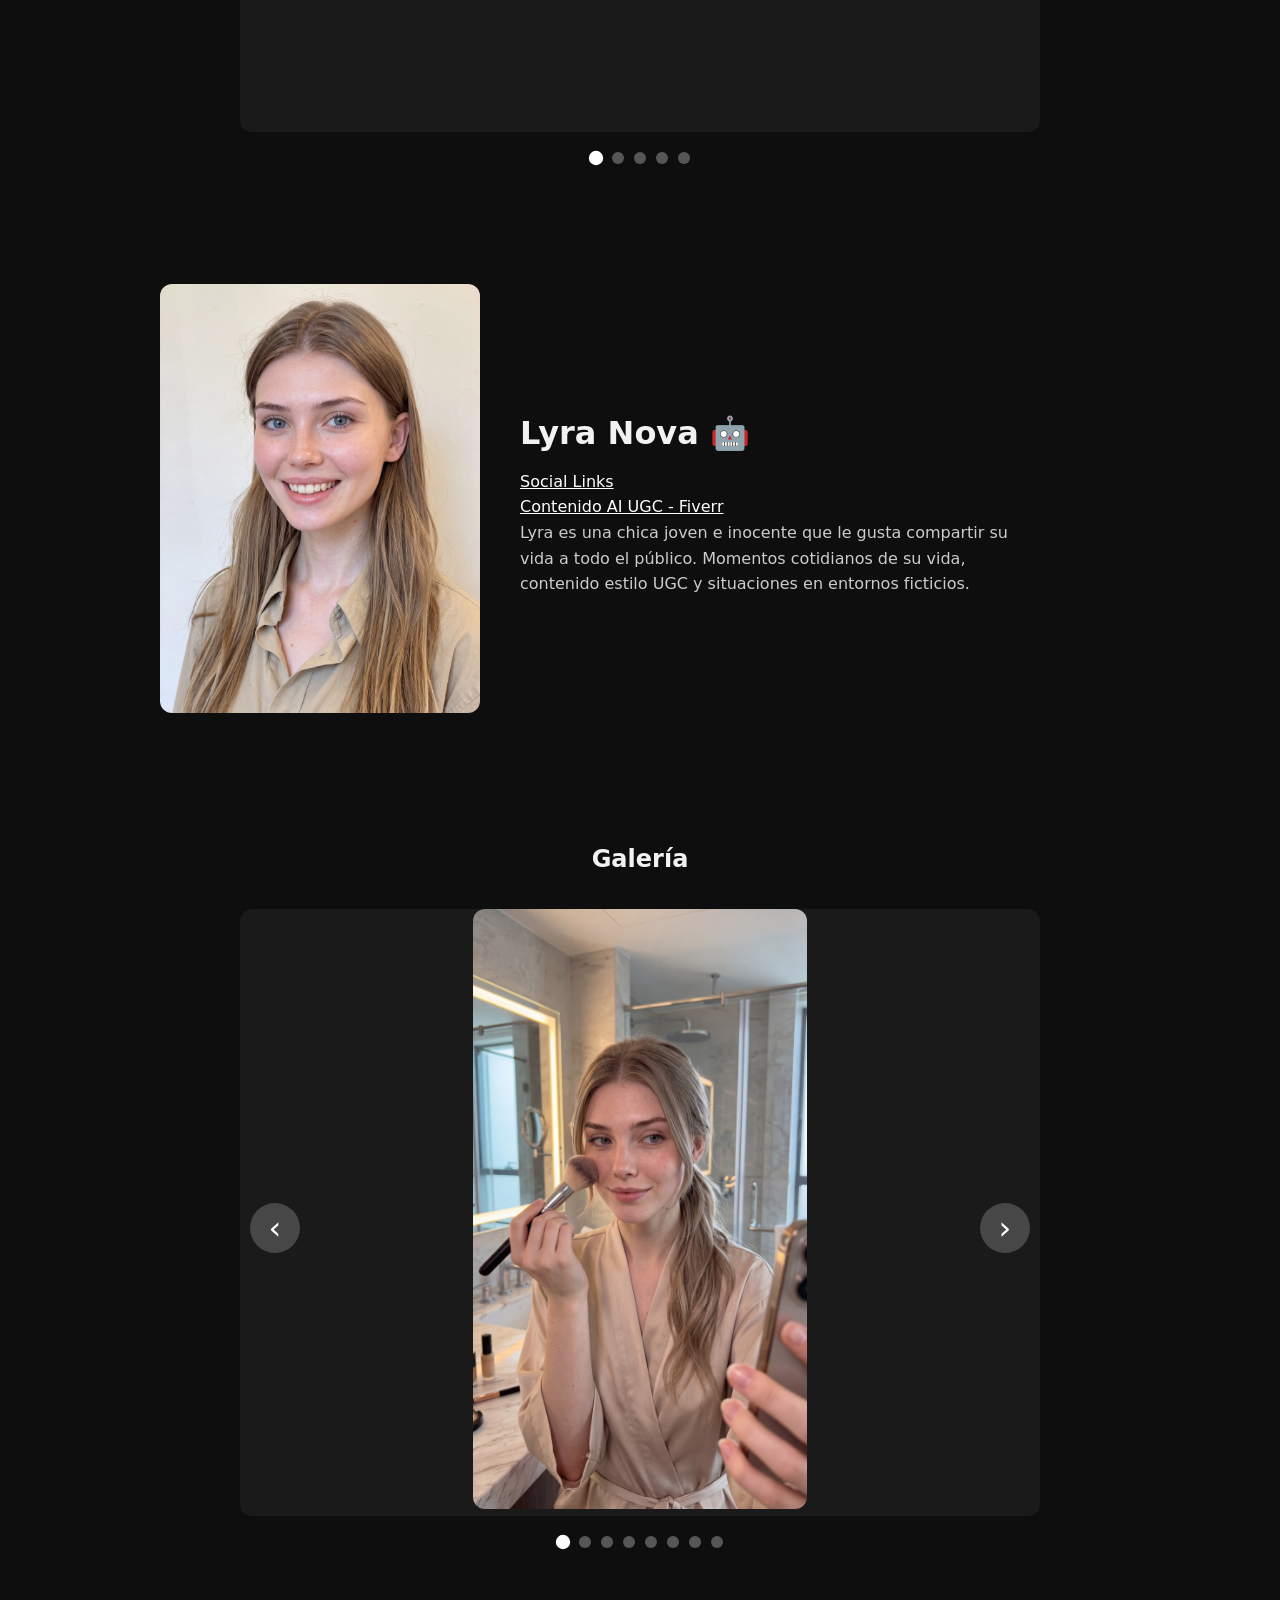
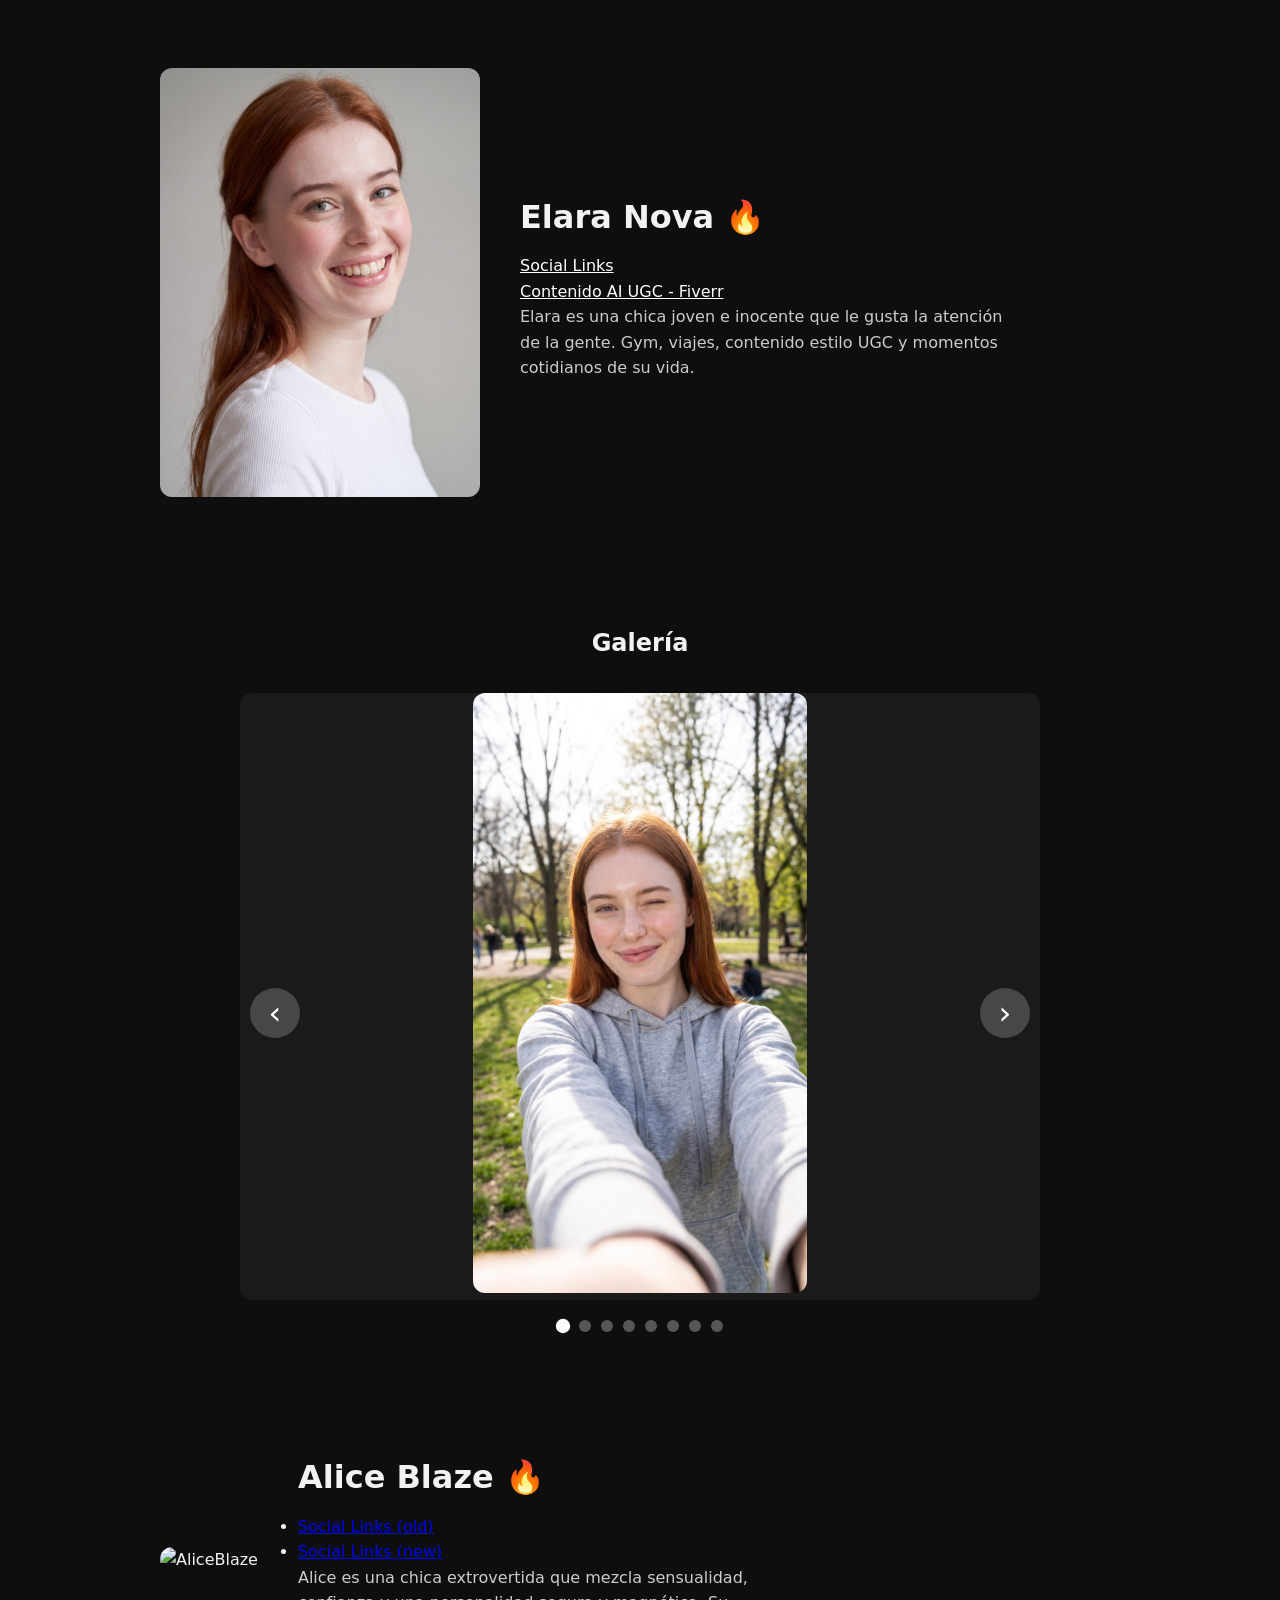
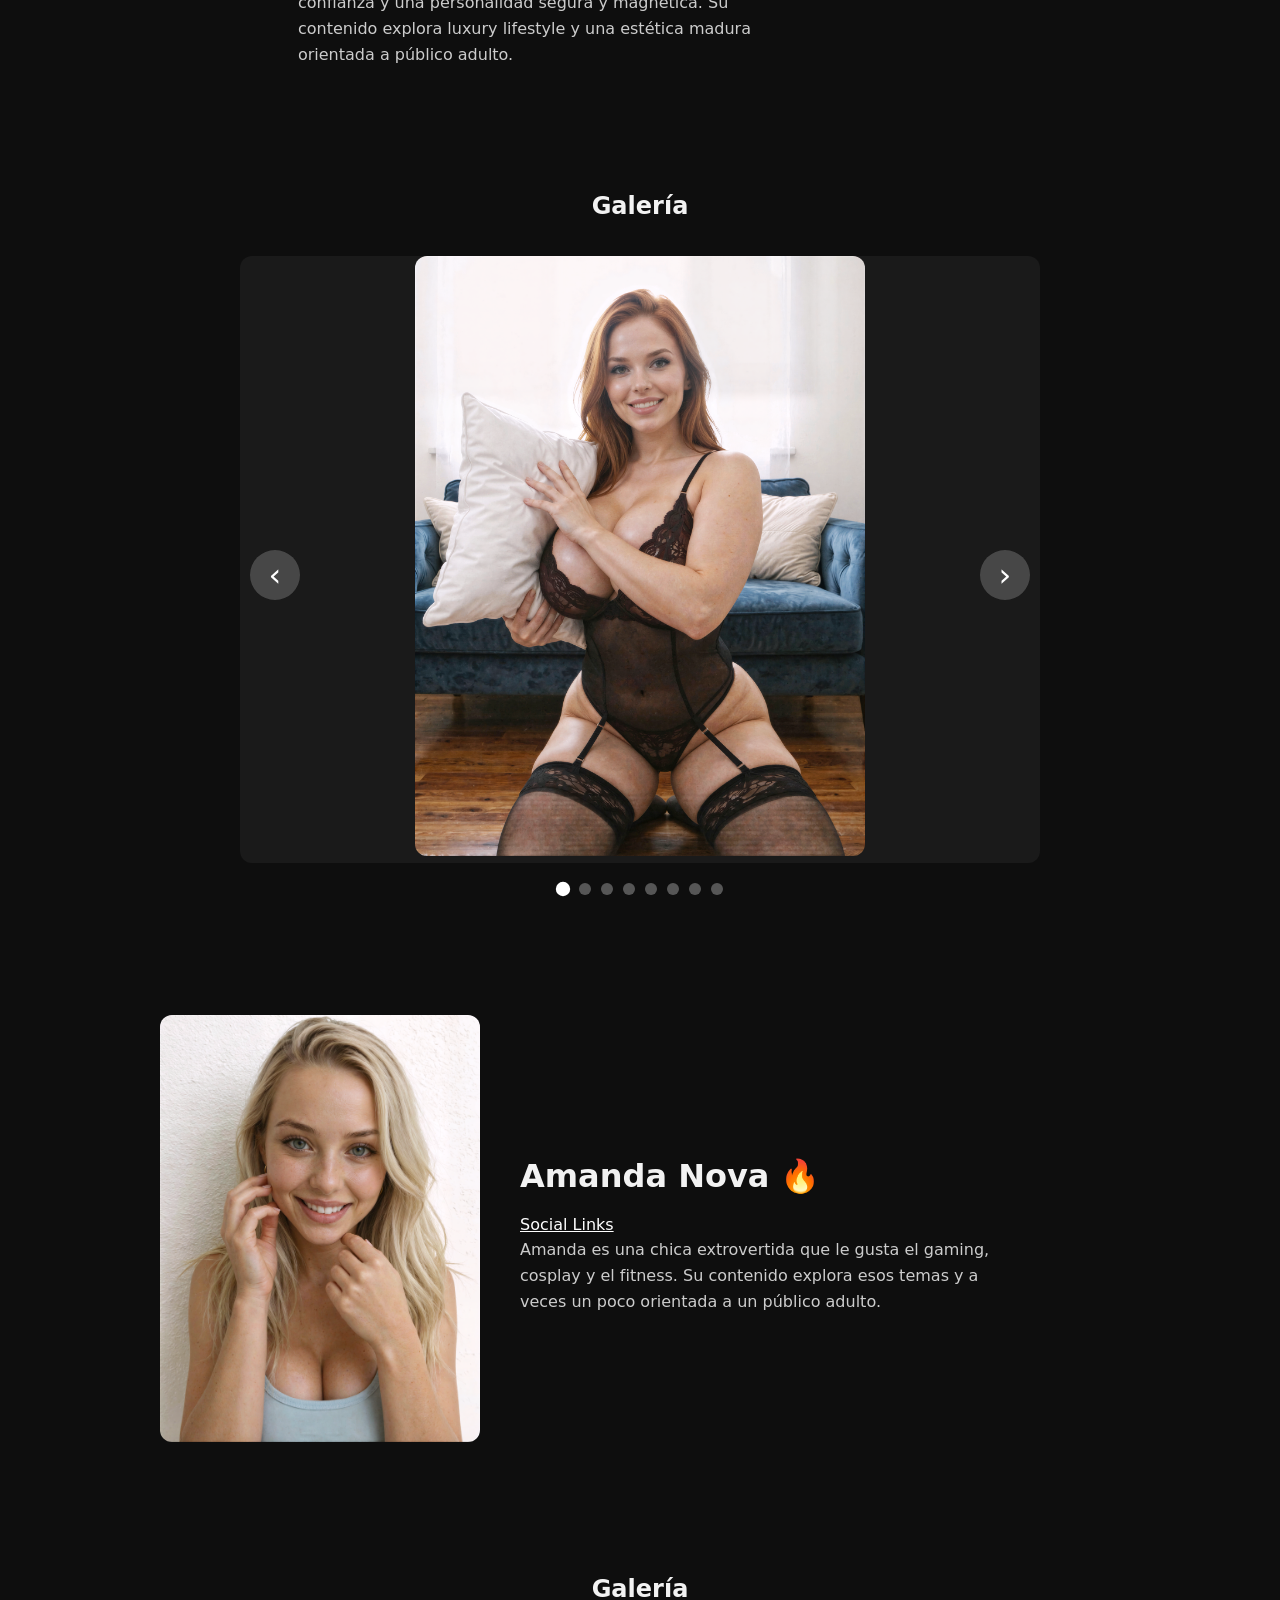
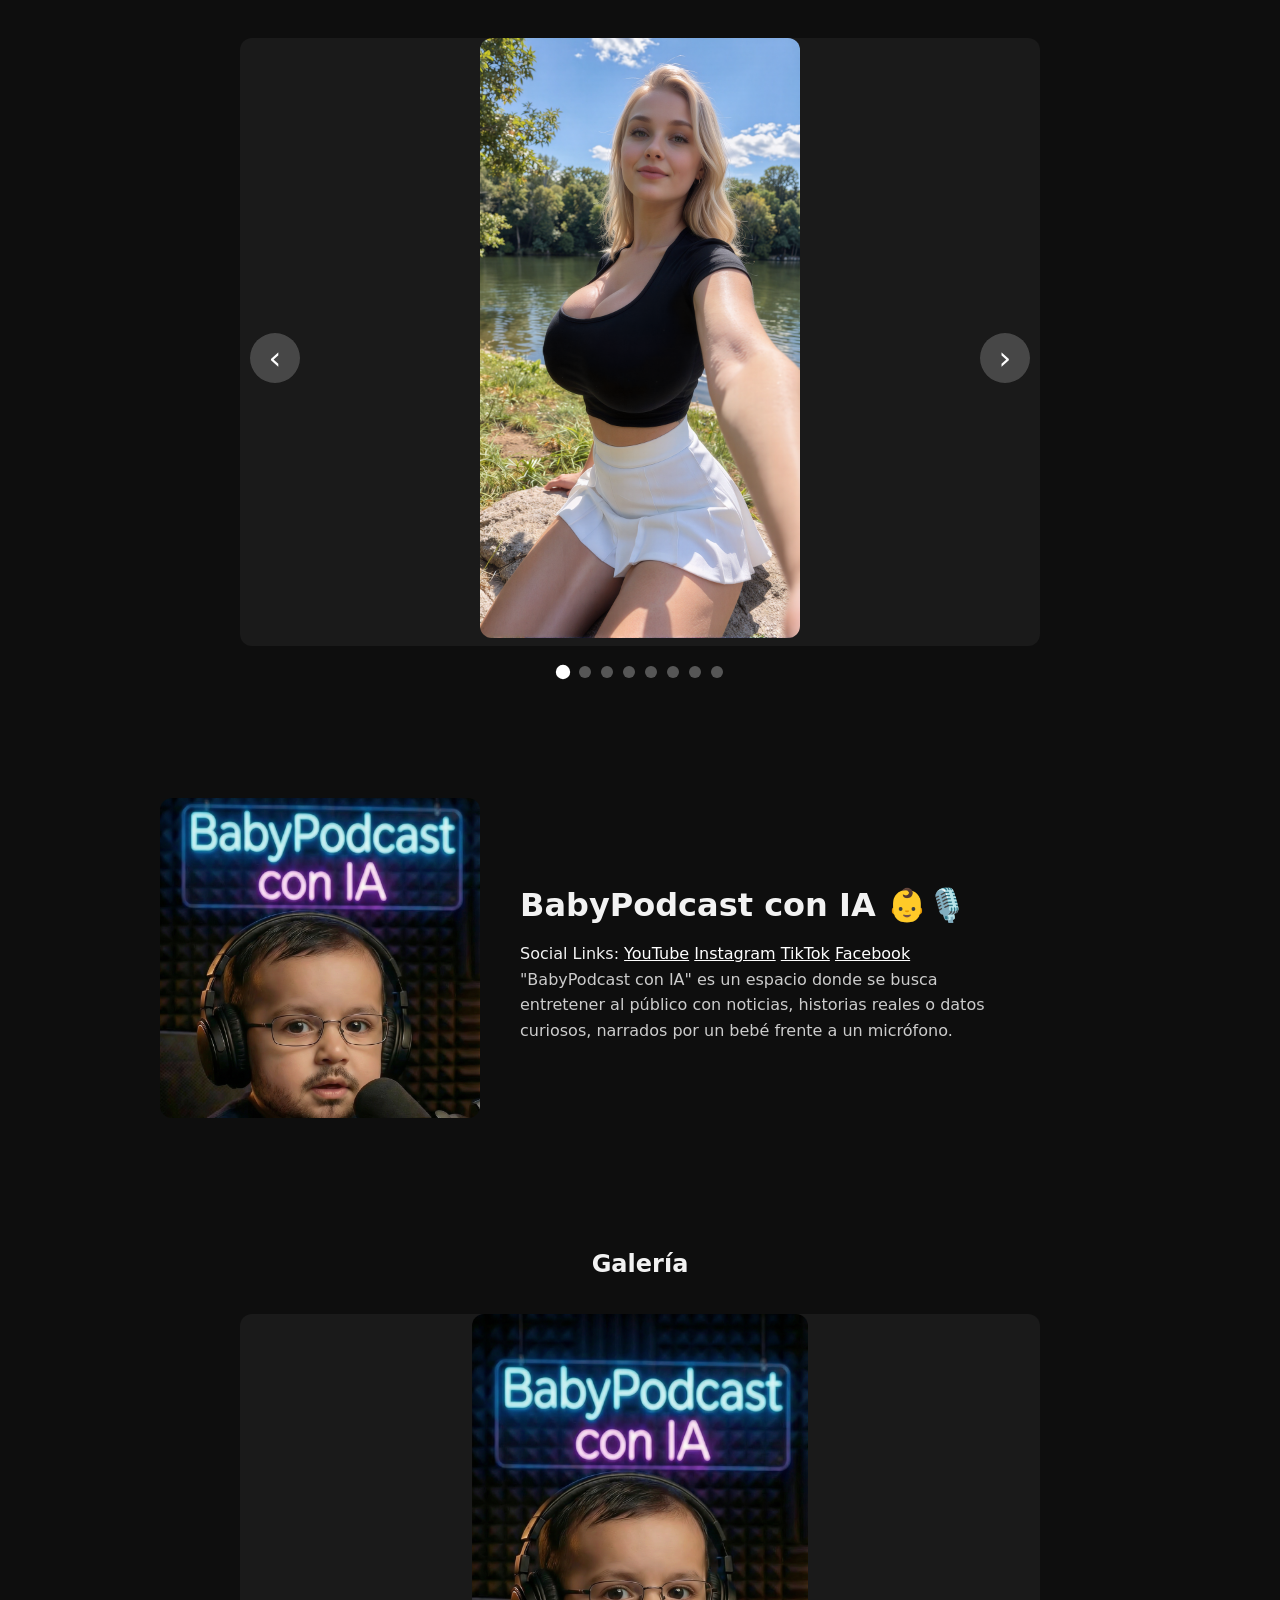
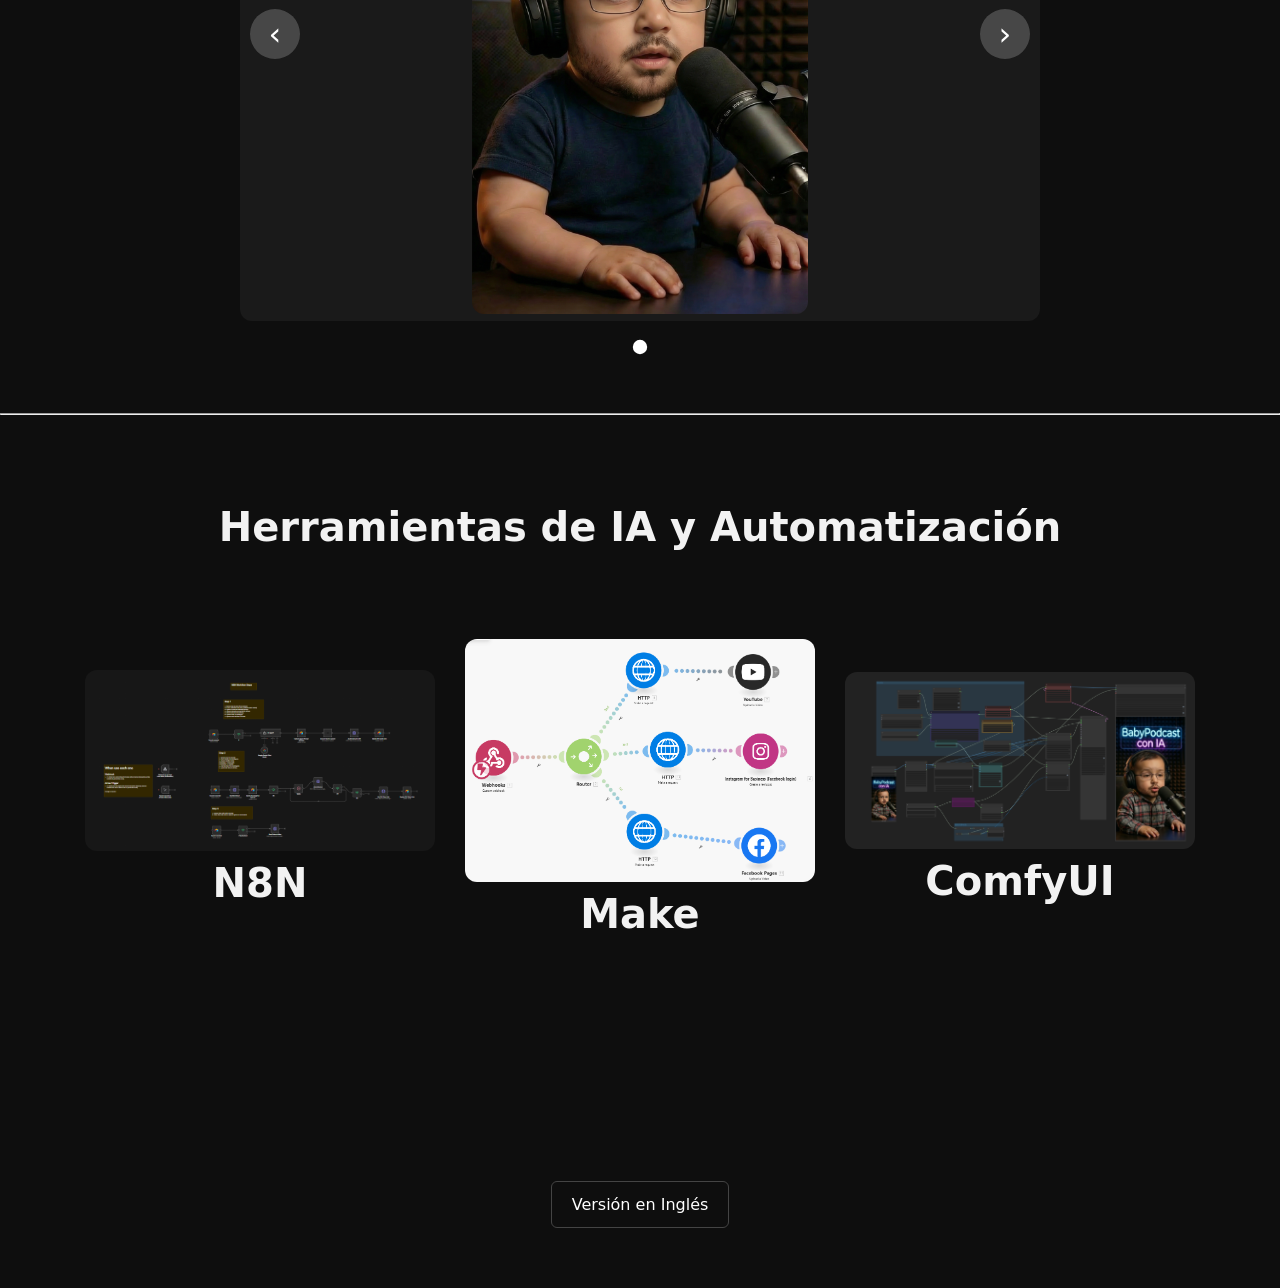
==== commit 17b9d0df: "Replaced some photos for Ashley" ====
--- a/docs/avatars_spanish.html
+++ b/docs/avatars_spanish.html
@@ -20,7 +20,7 @@
   <!-- ASHLEY -->
   <section class="influencer">
     <div class="media">
-      <img src="assets/img/ashley/ashley.png" alt="AshleyReed">
+      <img src="assets/img/ashley/ashley.jpg" alt="AshleyReed">
     </div>
     <div class="info">
       <h2>Ashley Reed 👗💅</h2>
@@ -39,7 +39,7 @@
       <div class="carousel">
         <div class="carousel-track">
           <div class="carousel-slide">
-            <img src="assets/img/ashley/1.jpg" alt="Imagen 1">
+            <img src="assets/img/ashley/1.png" alt="Imagen 1">
           </div>
           <div class="carousel-slide">
             <img src="assets/img/ashley/2.png" alt="Imagen 2">
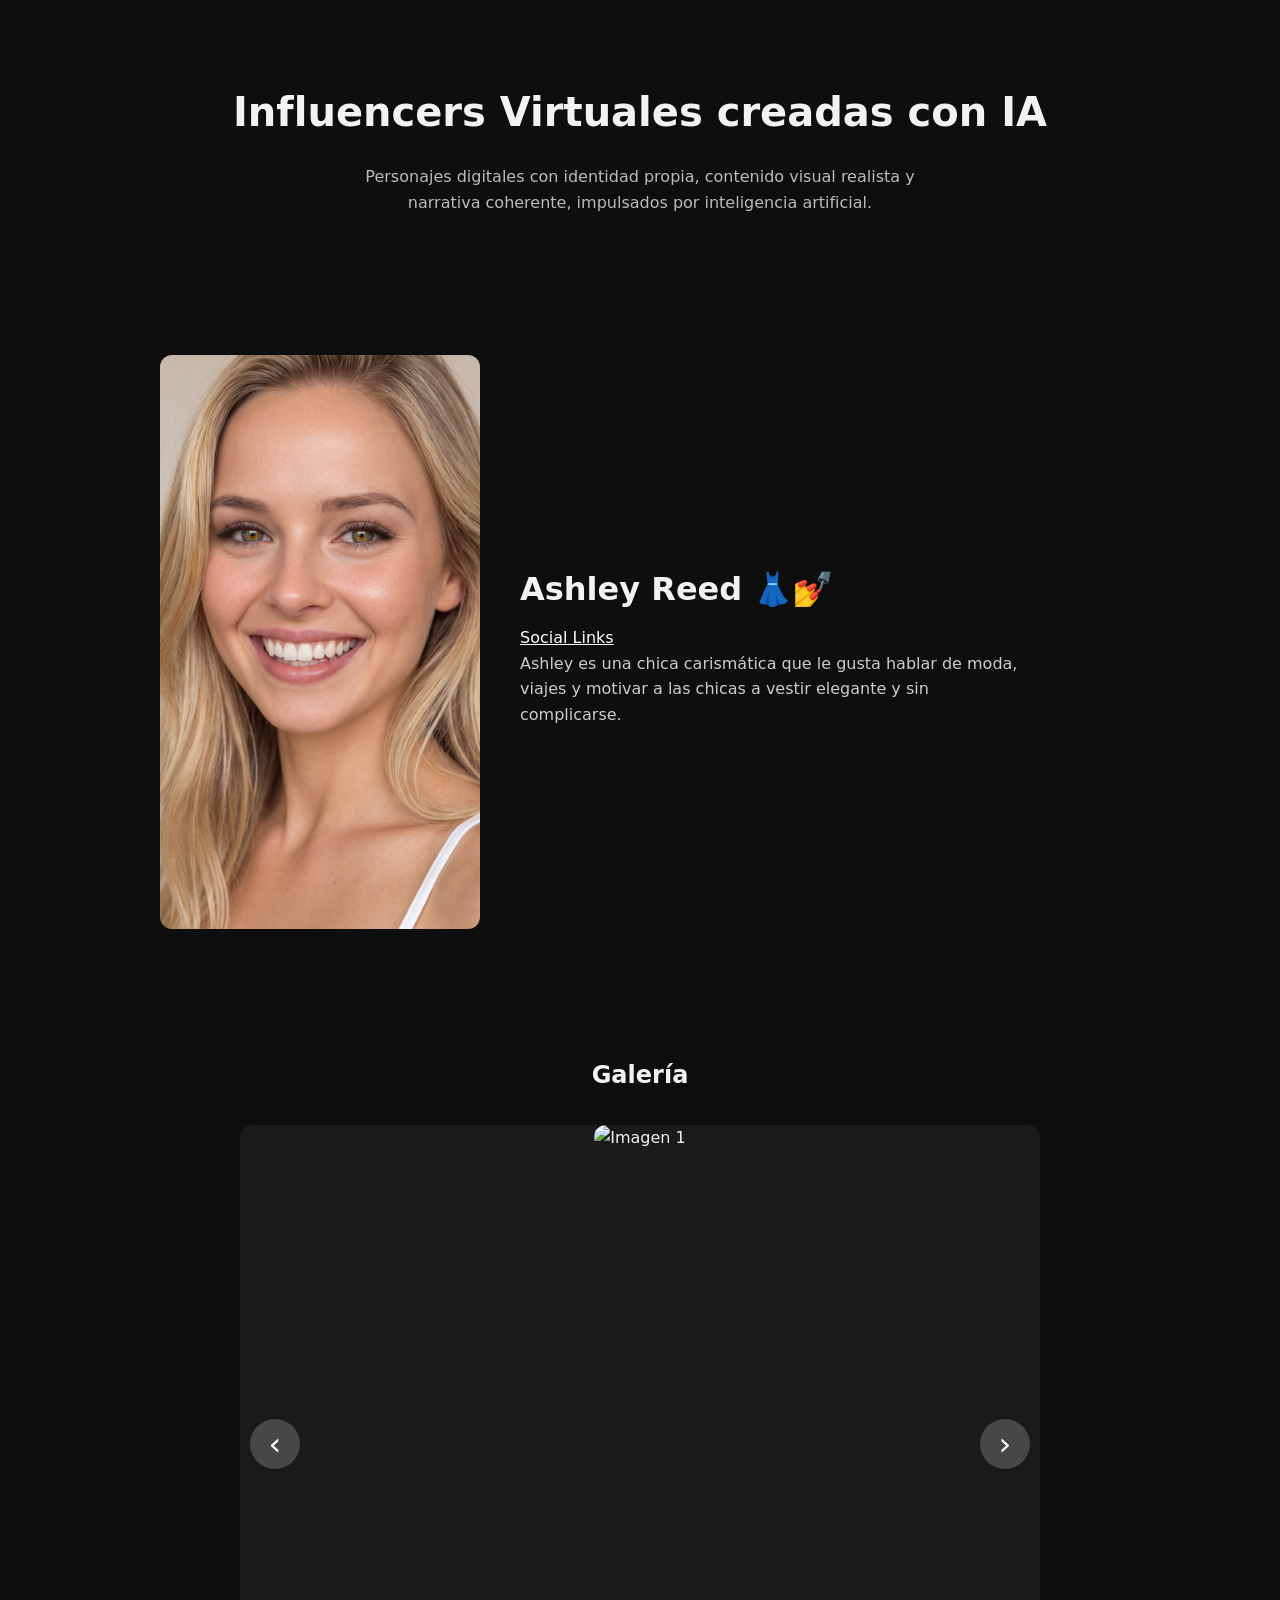
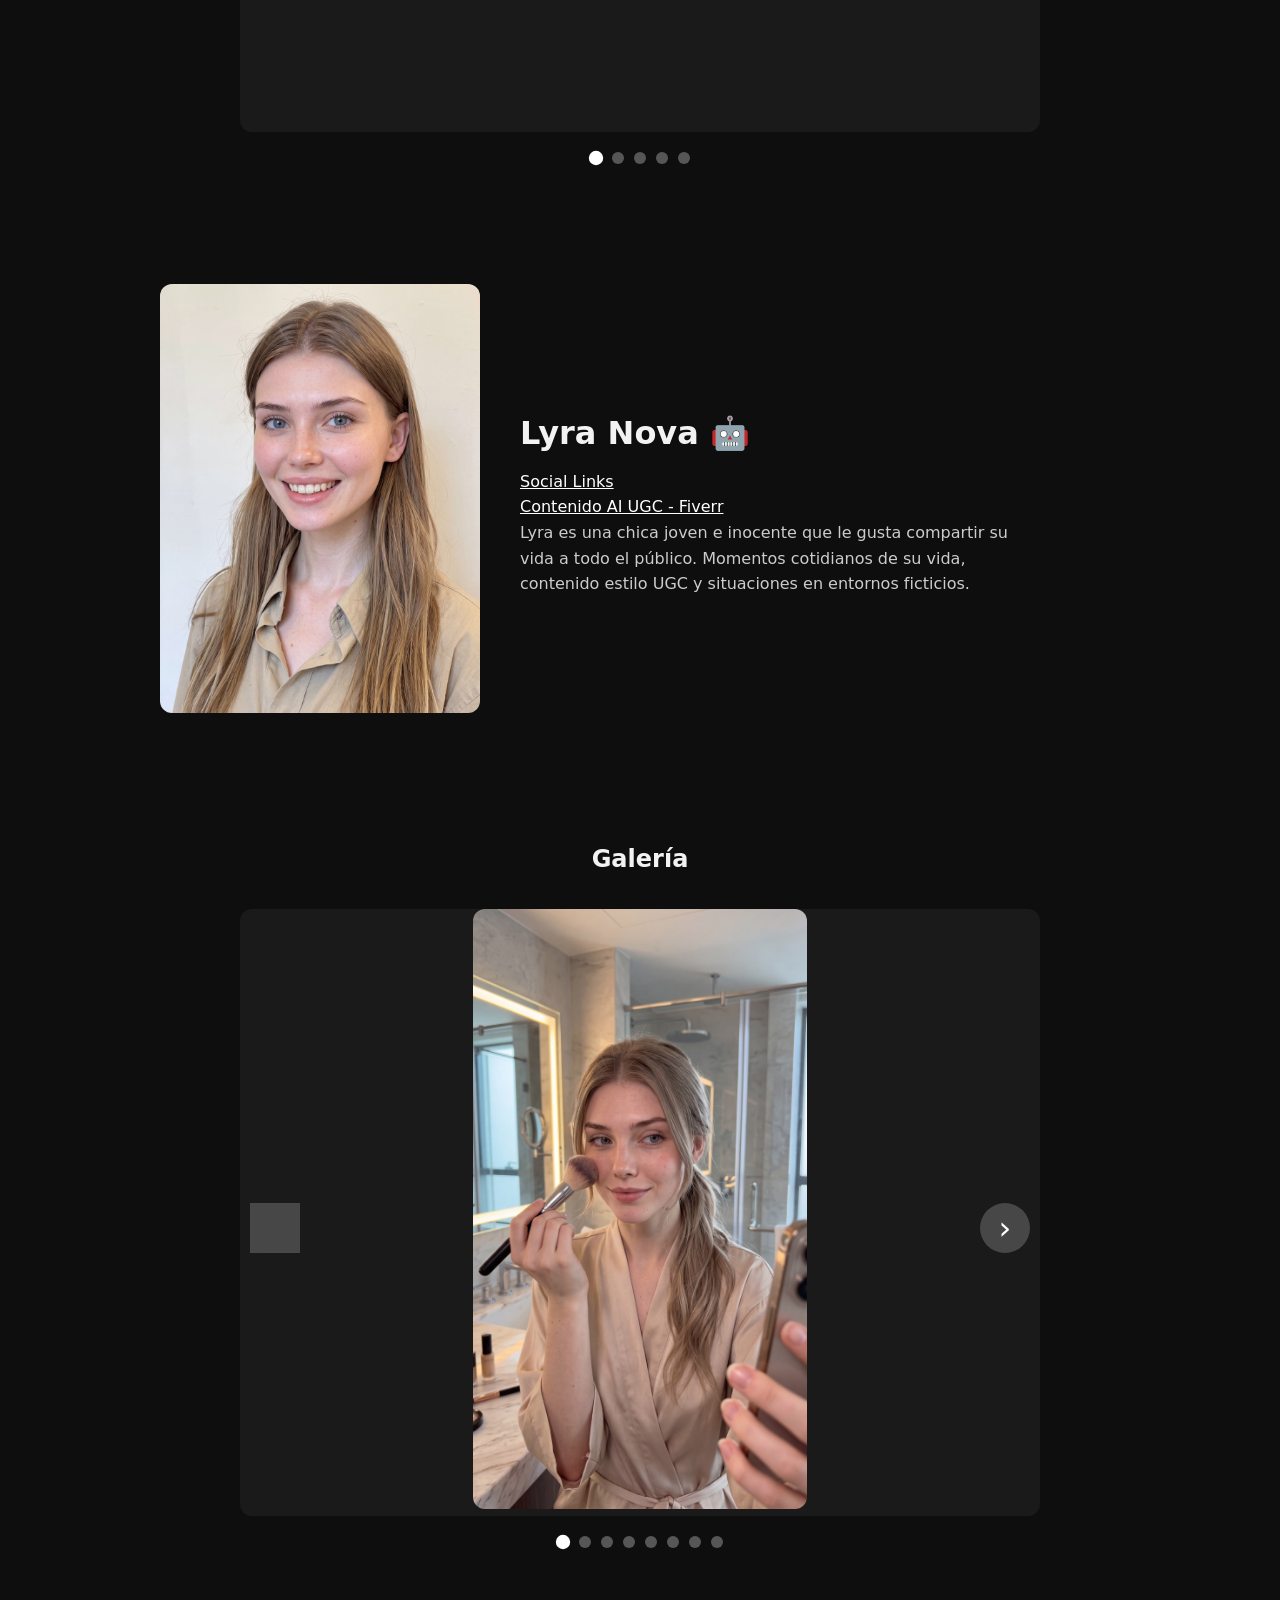
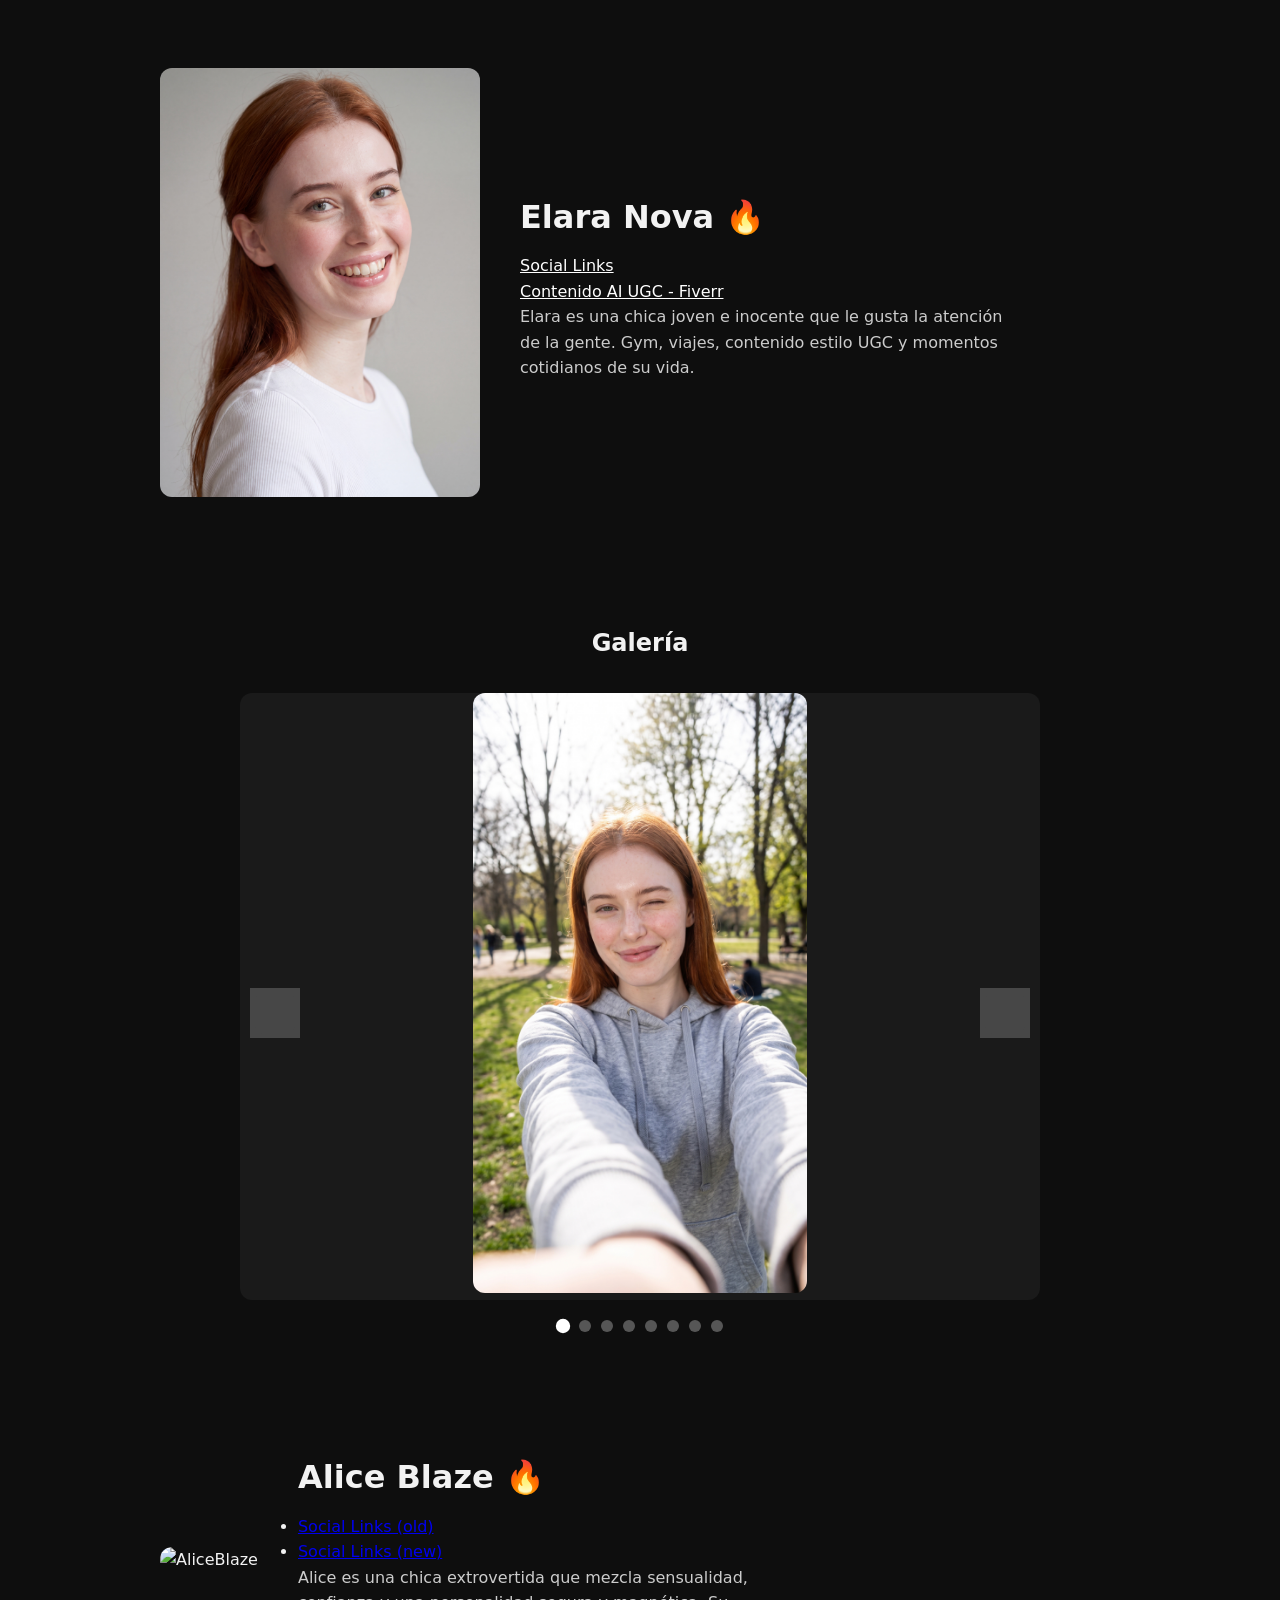
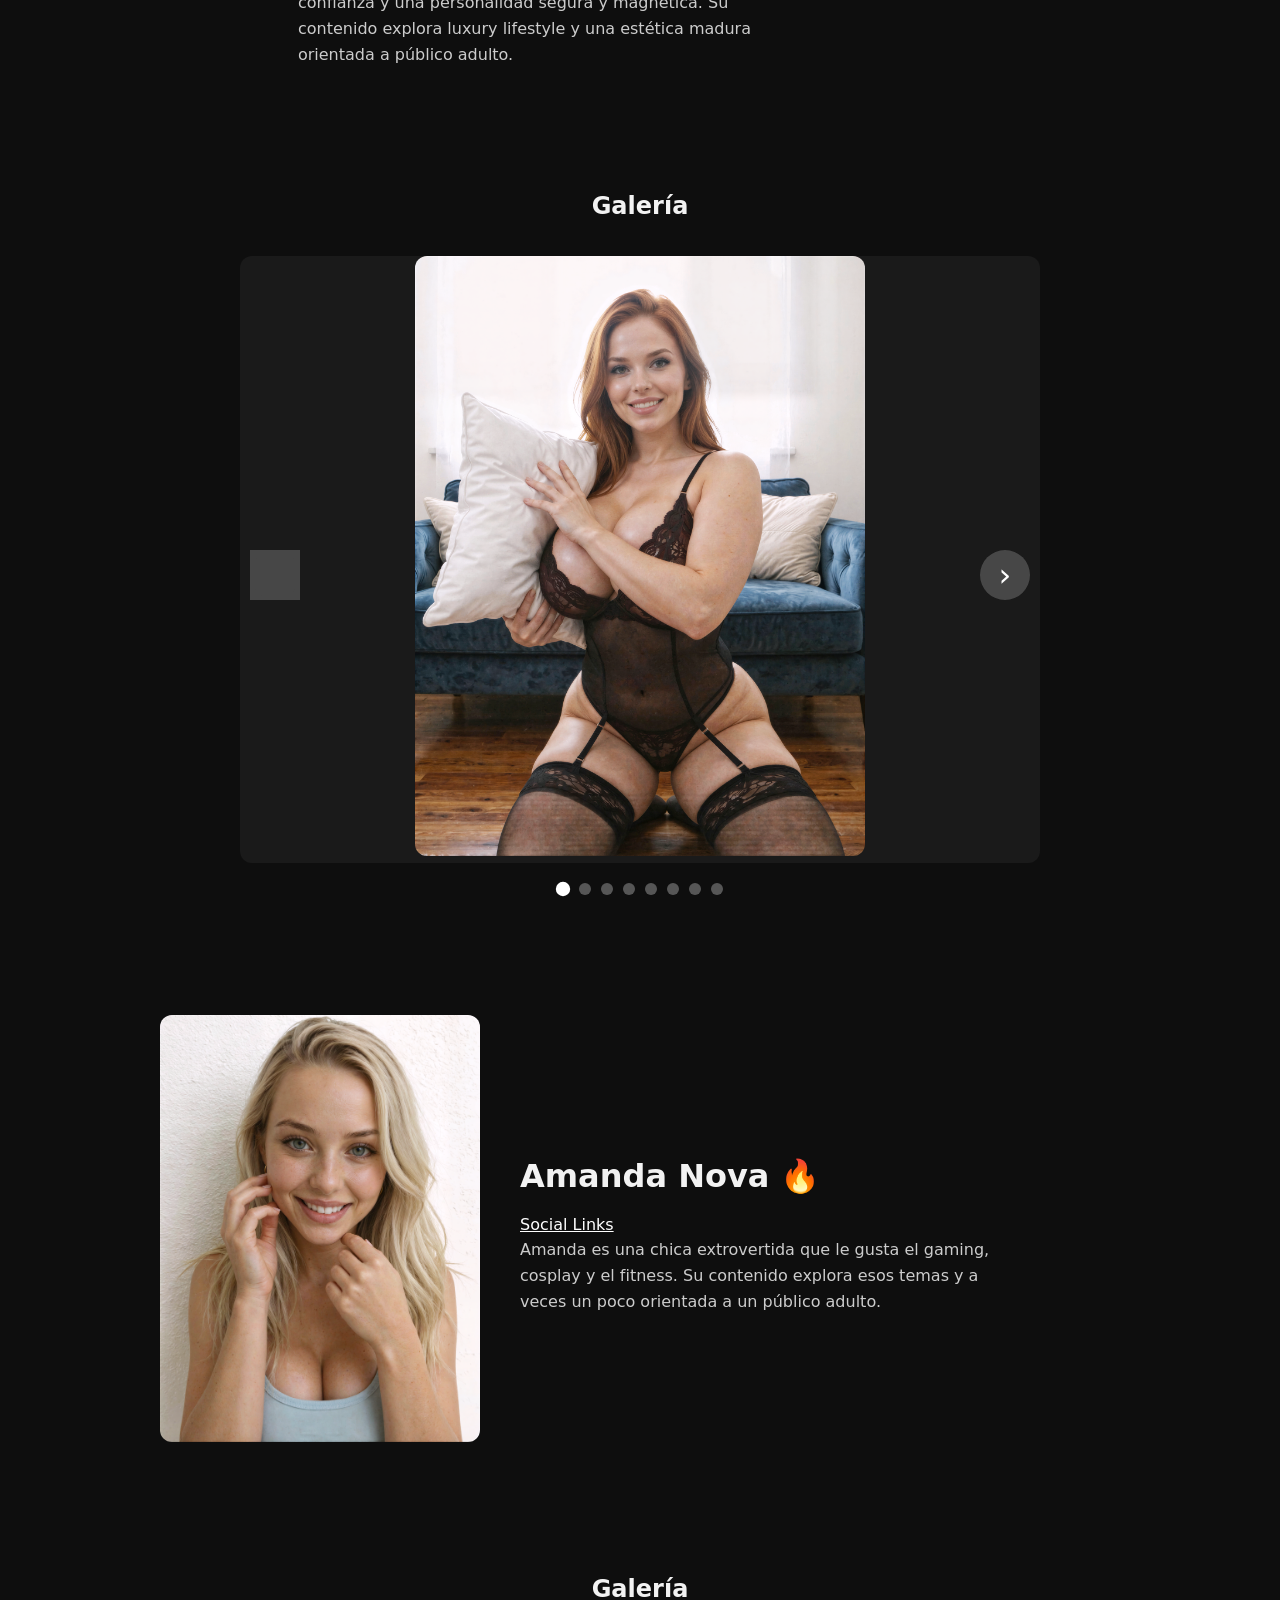
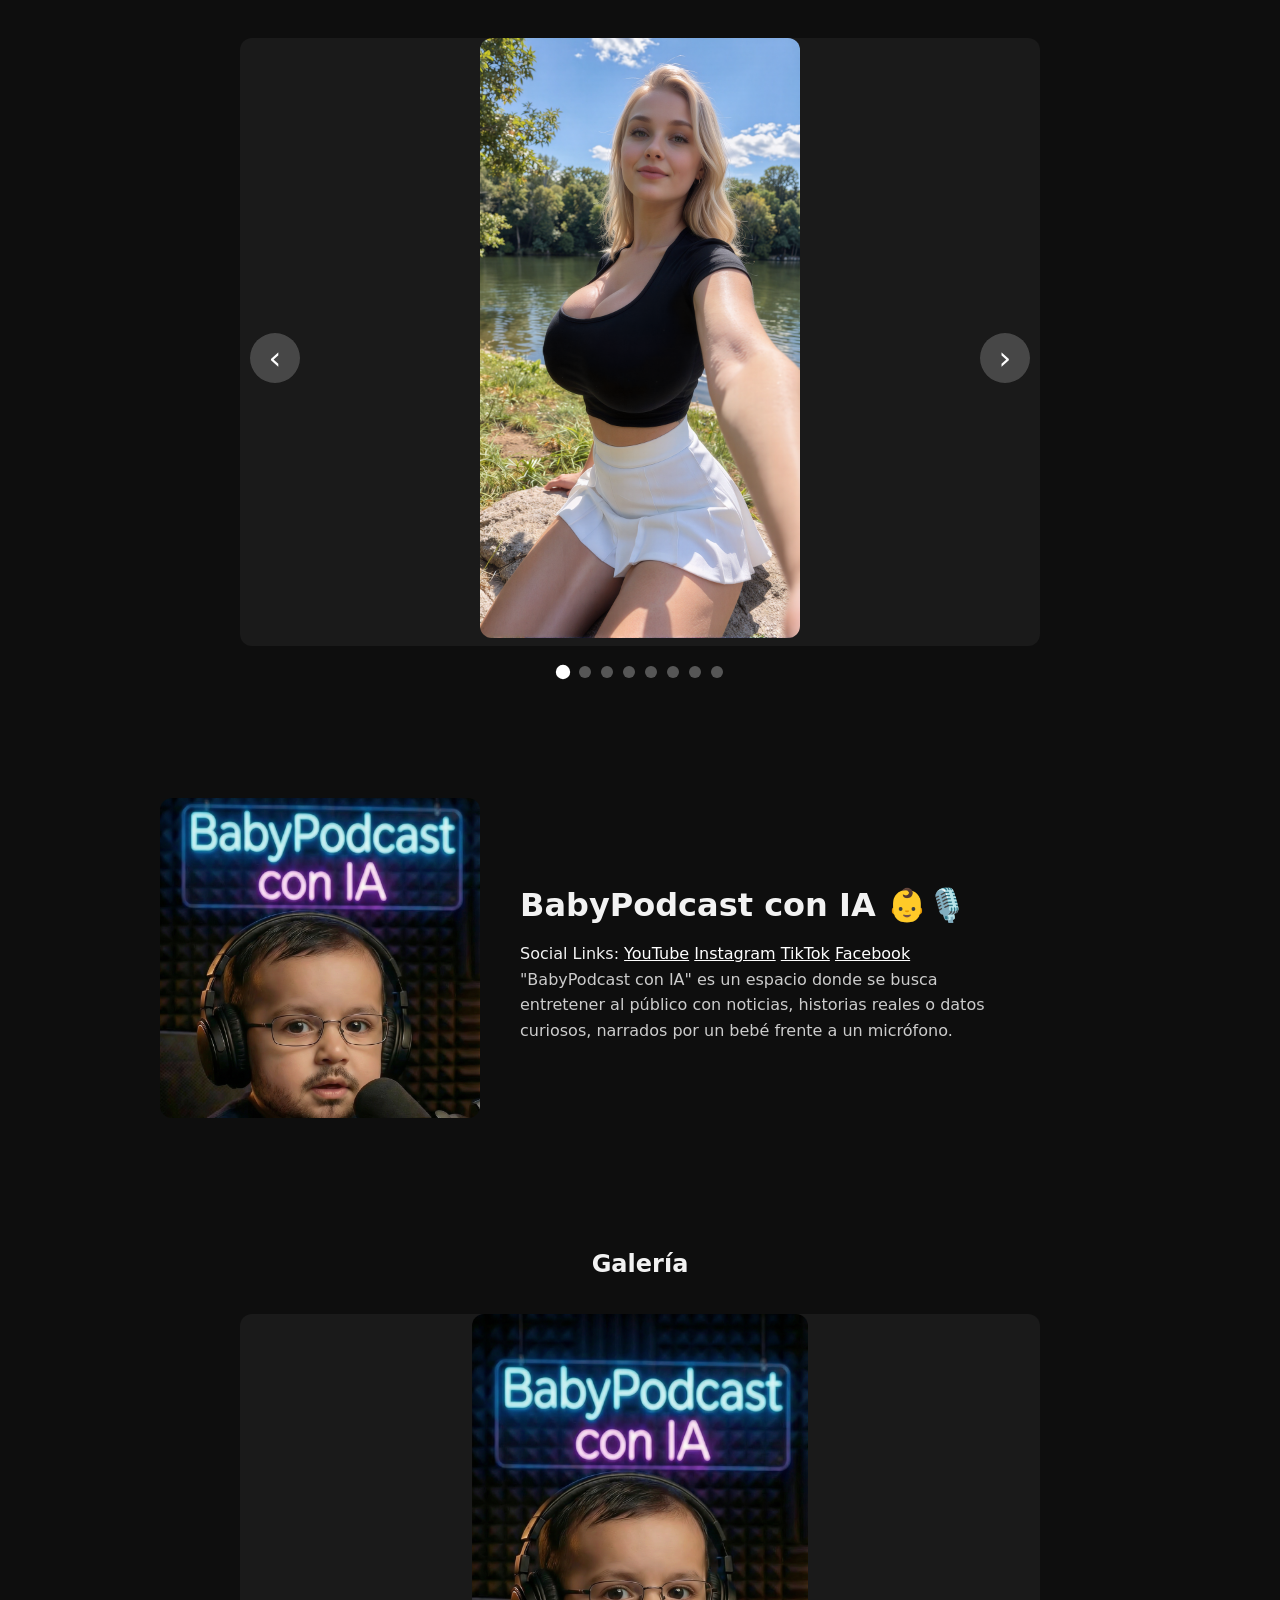
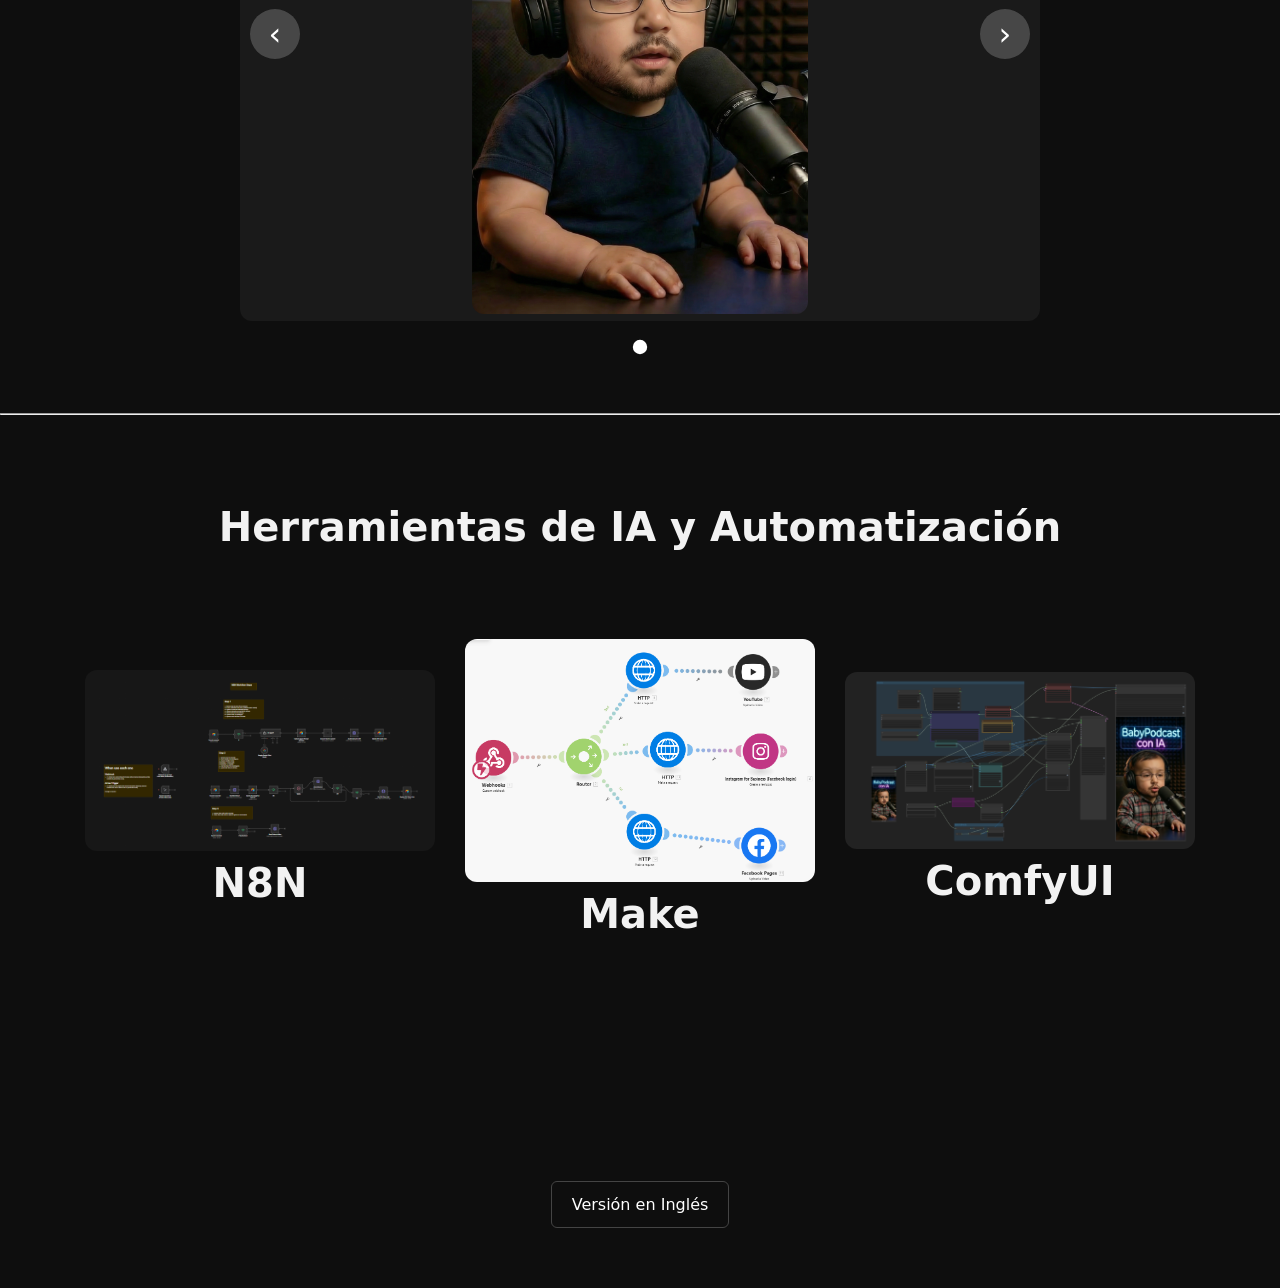
==== commit 60aef62f: "Changes social links for Ashley" ====
--- a/docs/avatars_spanish.html
+++ b/docs/avatars_spanish.html
@@ -24,7 +24,7 @@
     </div>
     <div class="info">
       <h2>Ashley Reed 👗💅</h2>
-      <a href="https://linktr.ee/ashleyreed92.ai">Social Links</a>
+      <a href="https://beacons.ai/iamashleyreed">Social Links</a>
       <p class="story">
         Ashley es una chica carismática que le gusta hablar de moda, viajes y motivar a las chicas a vestir elegante y sin complicarse.
       </p>
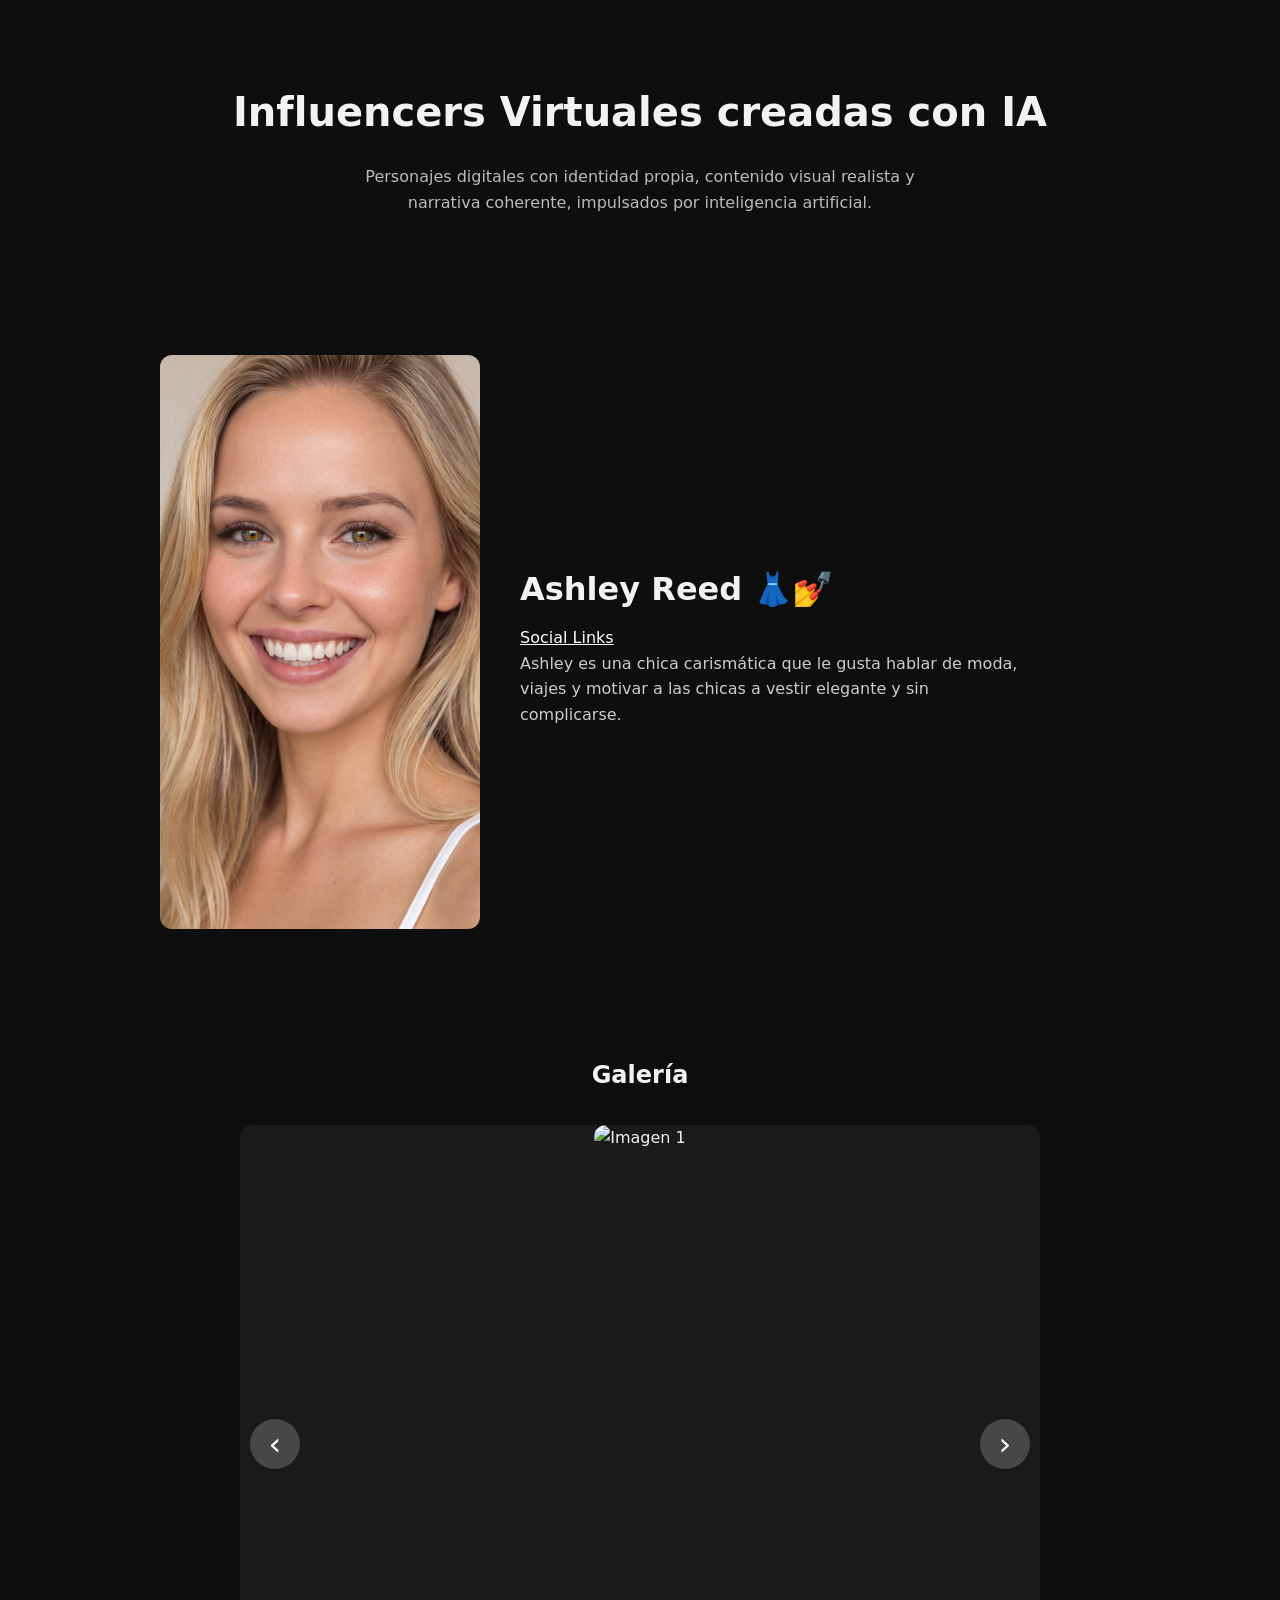
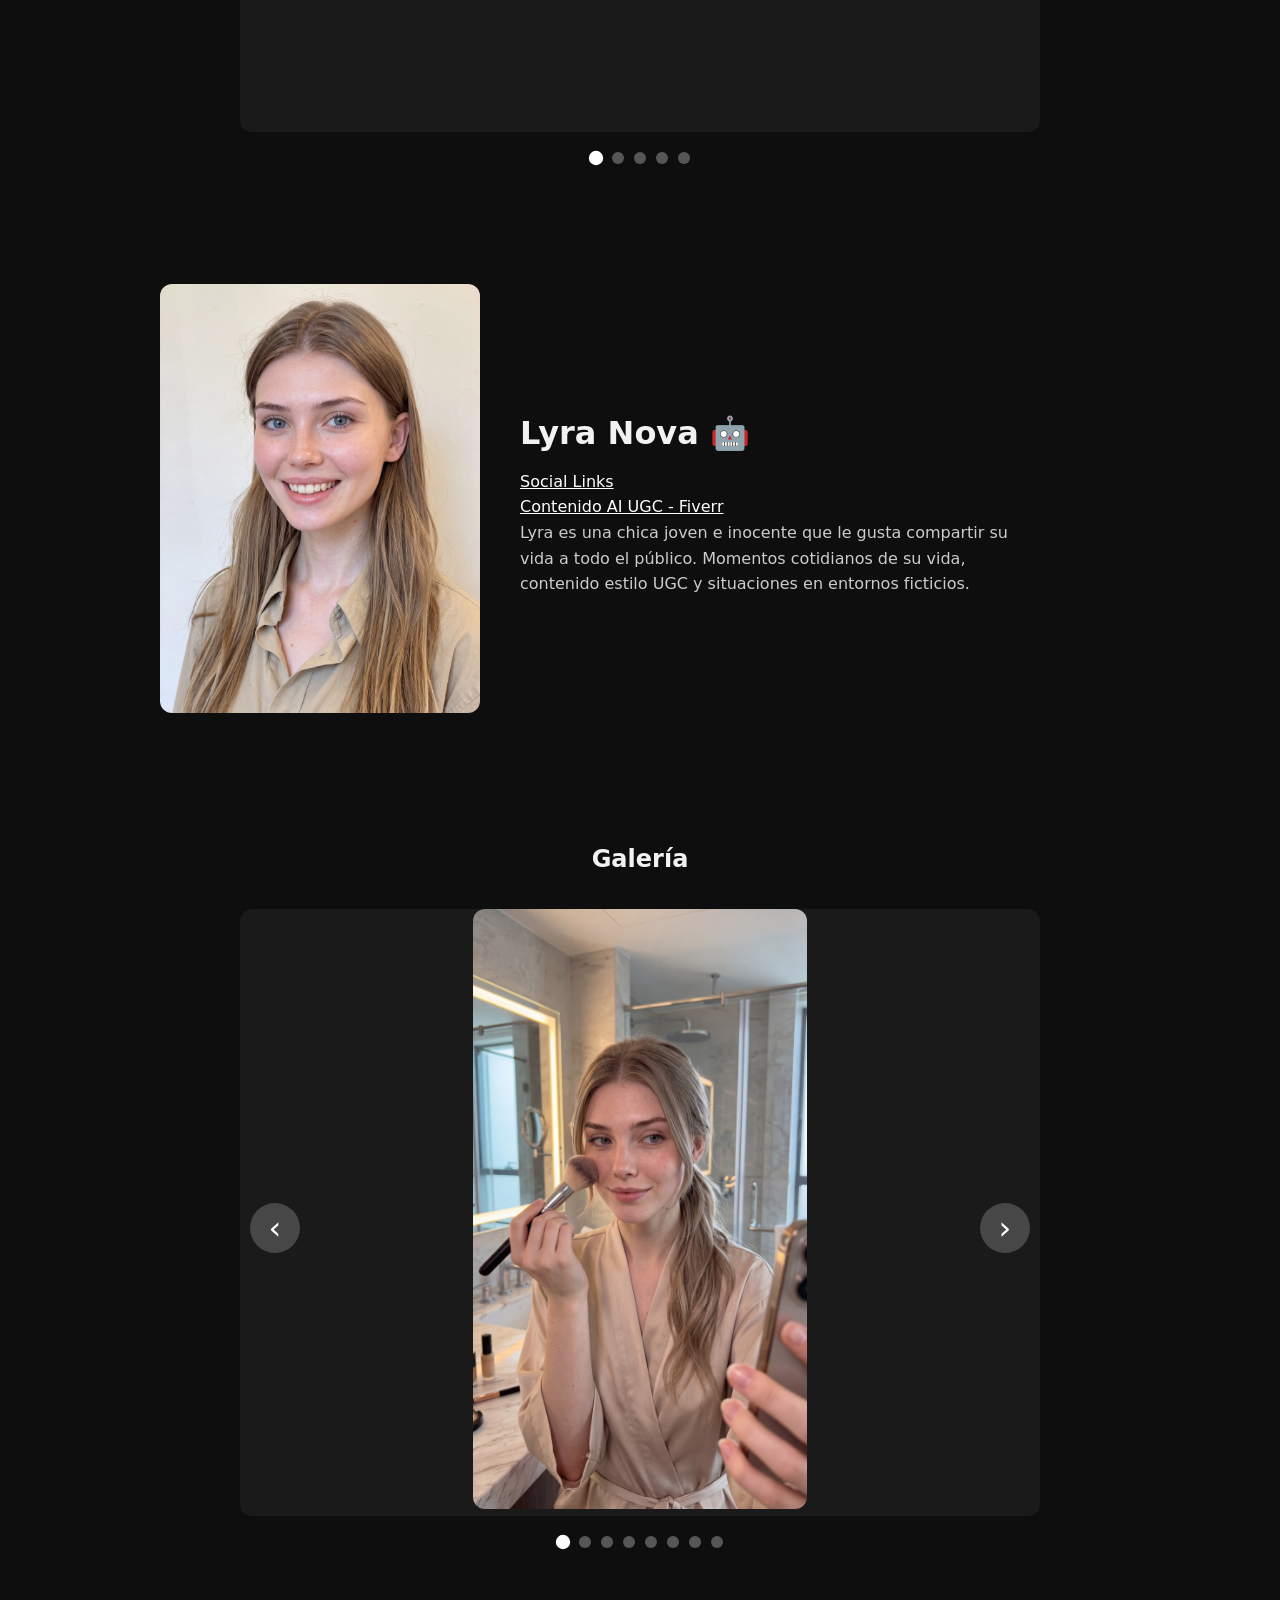
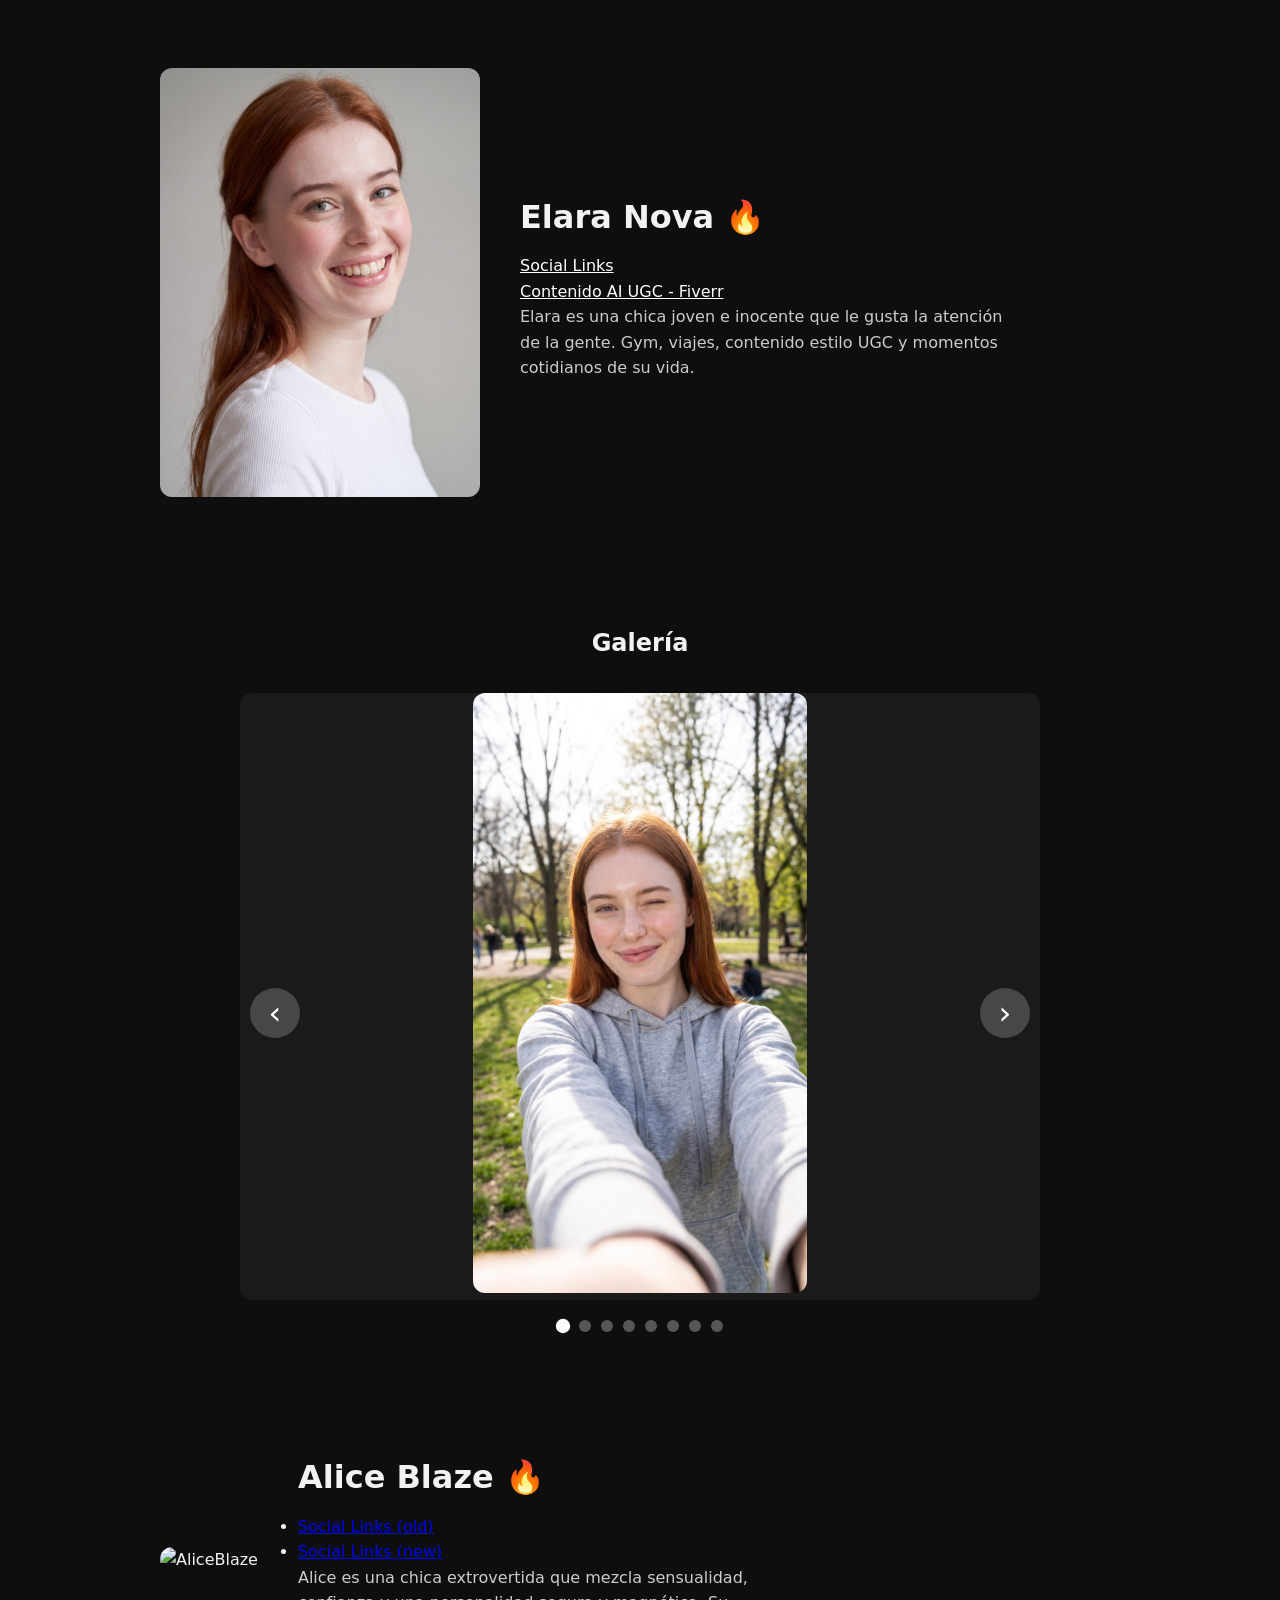
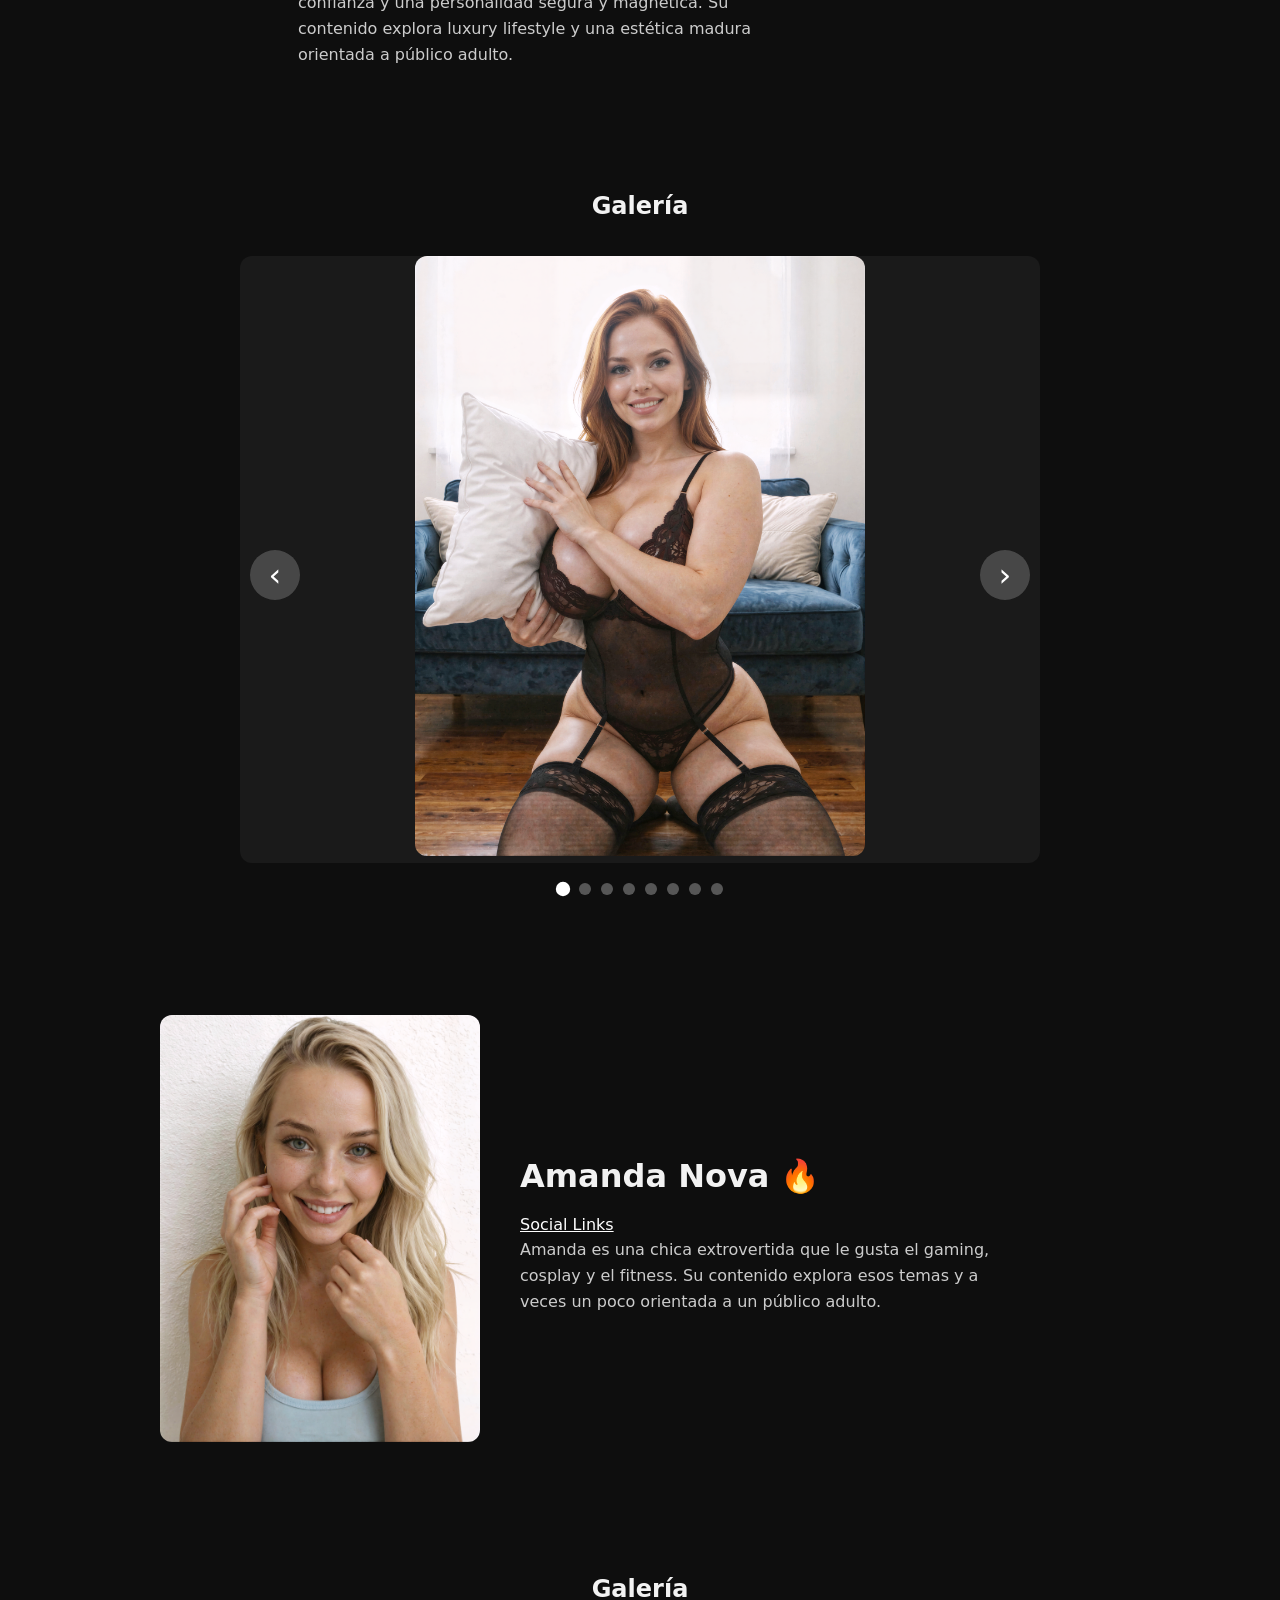
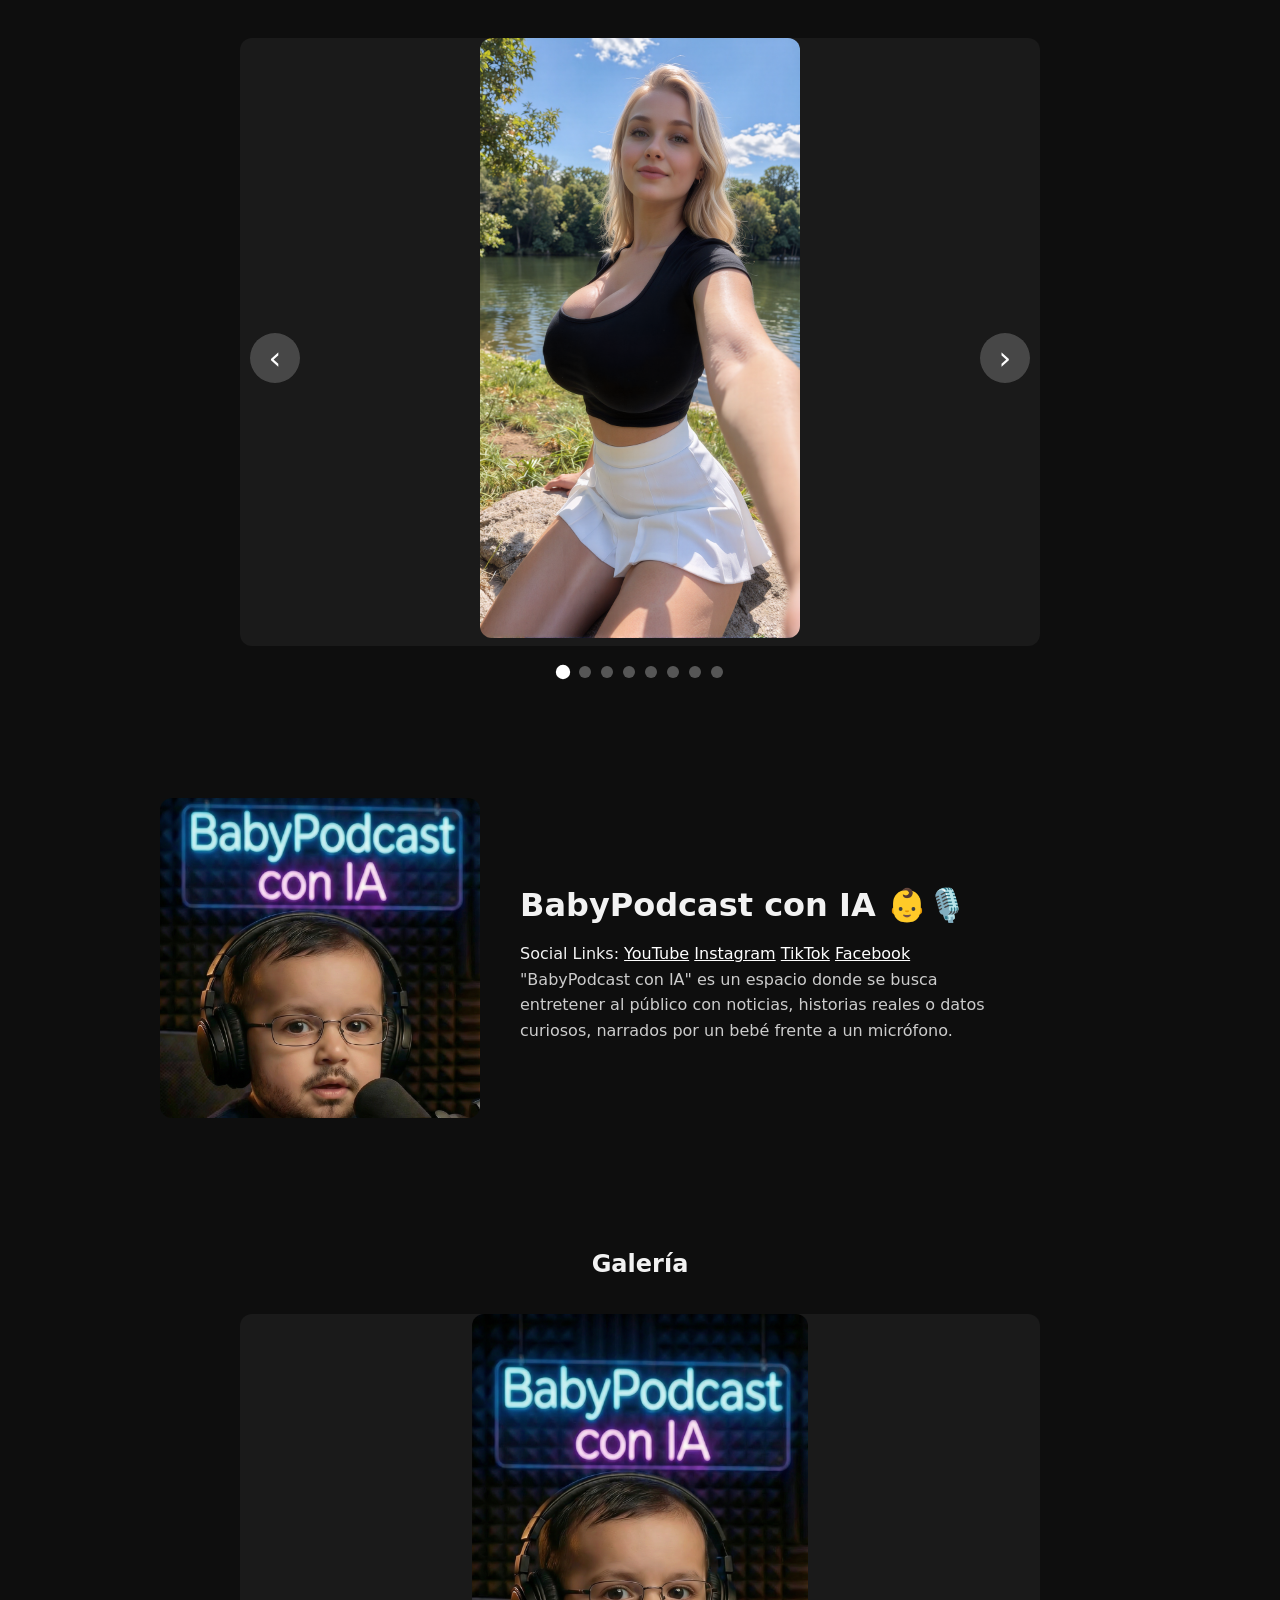
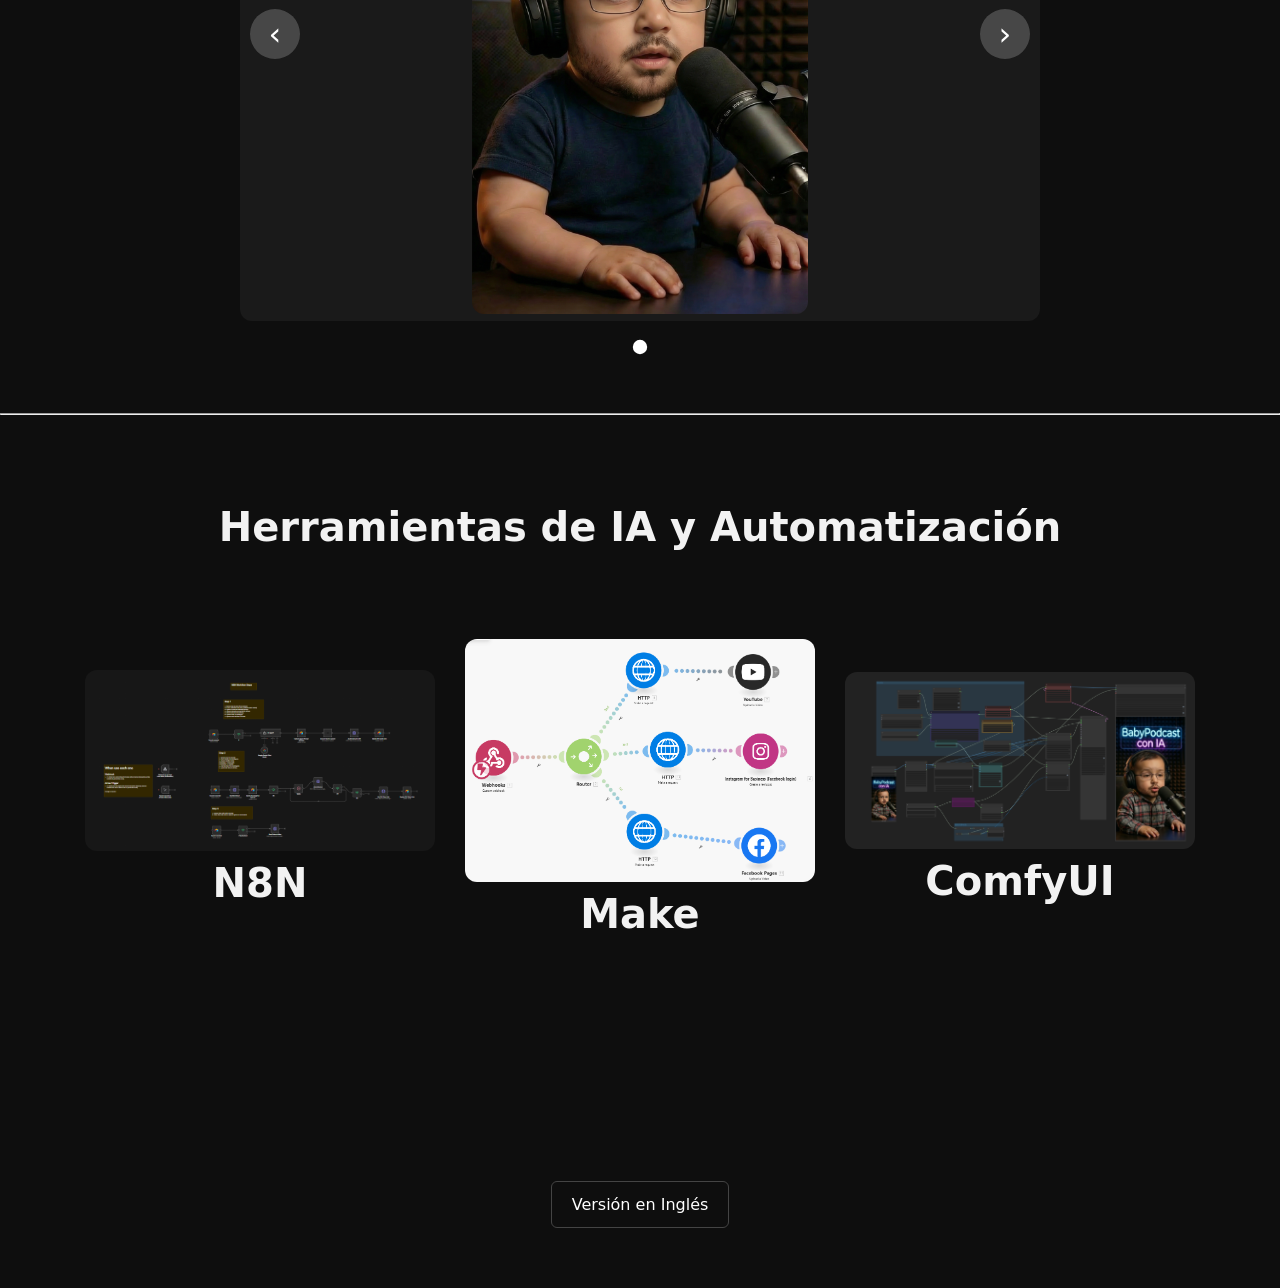
==== commit 1ff92149: "Changes social links for Ashley" ====
--- a/docs/avatars_spanish.html
+++ b/docs/avatars_spanish.html
@@ -20,7 +20,7 @@
   <!-- ASHLEY -->
   <section class="influencer">
     <div class="media">
-      <img src="assets/img/ashley/ashley.jpg" alt="AshleyReed">
+      <img src="assets/img/ashley/ashley.jpg" alt="Ashley Reed">
     </div>
     <div class="info">
       <h2>Ashley Reed 👗💅</h2>
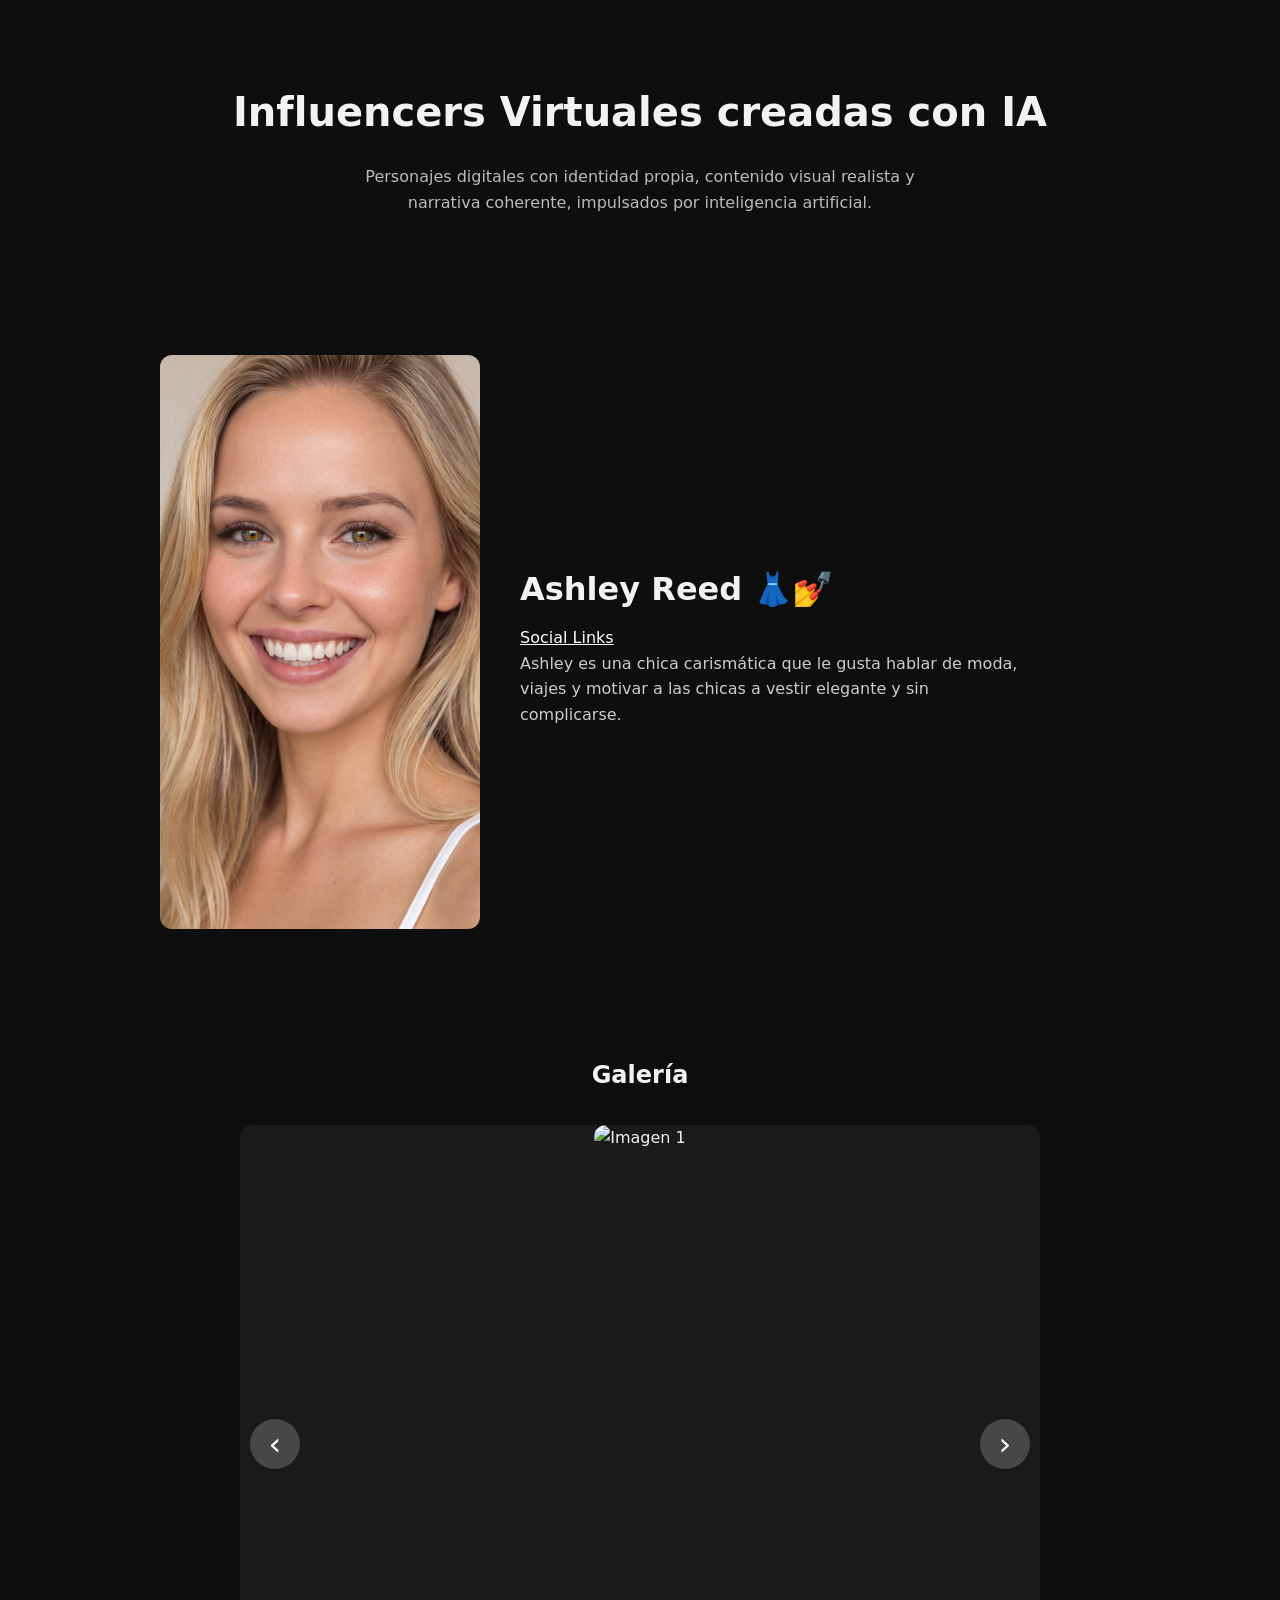
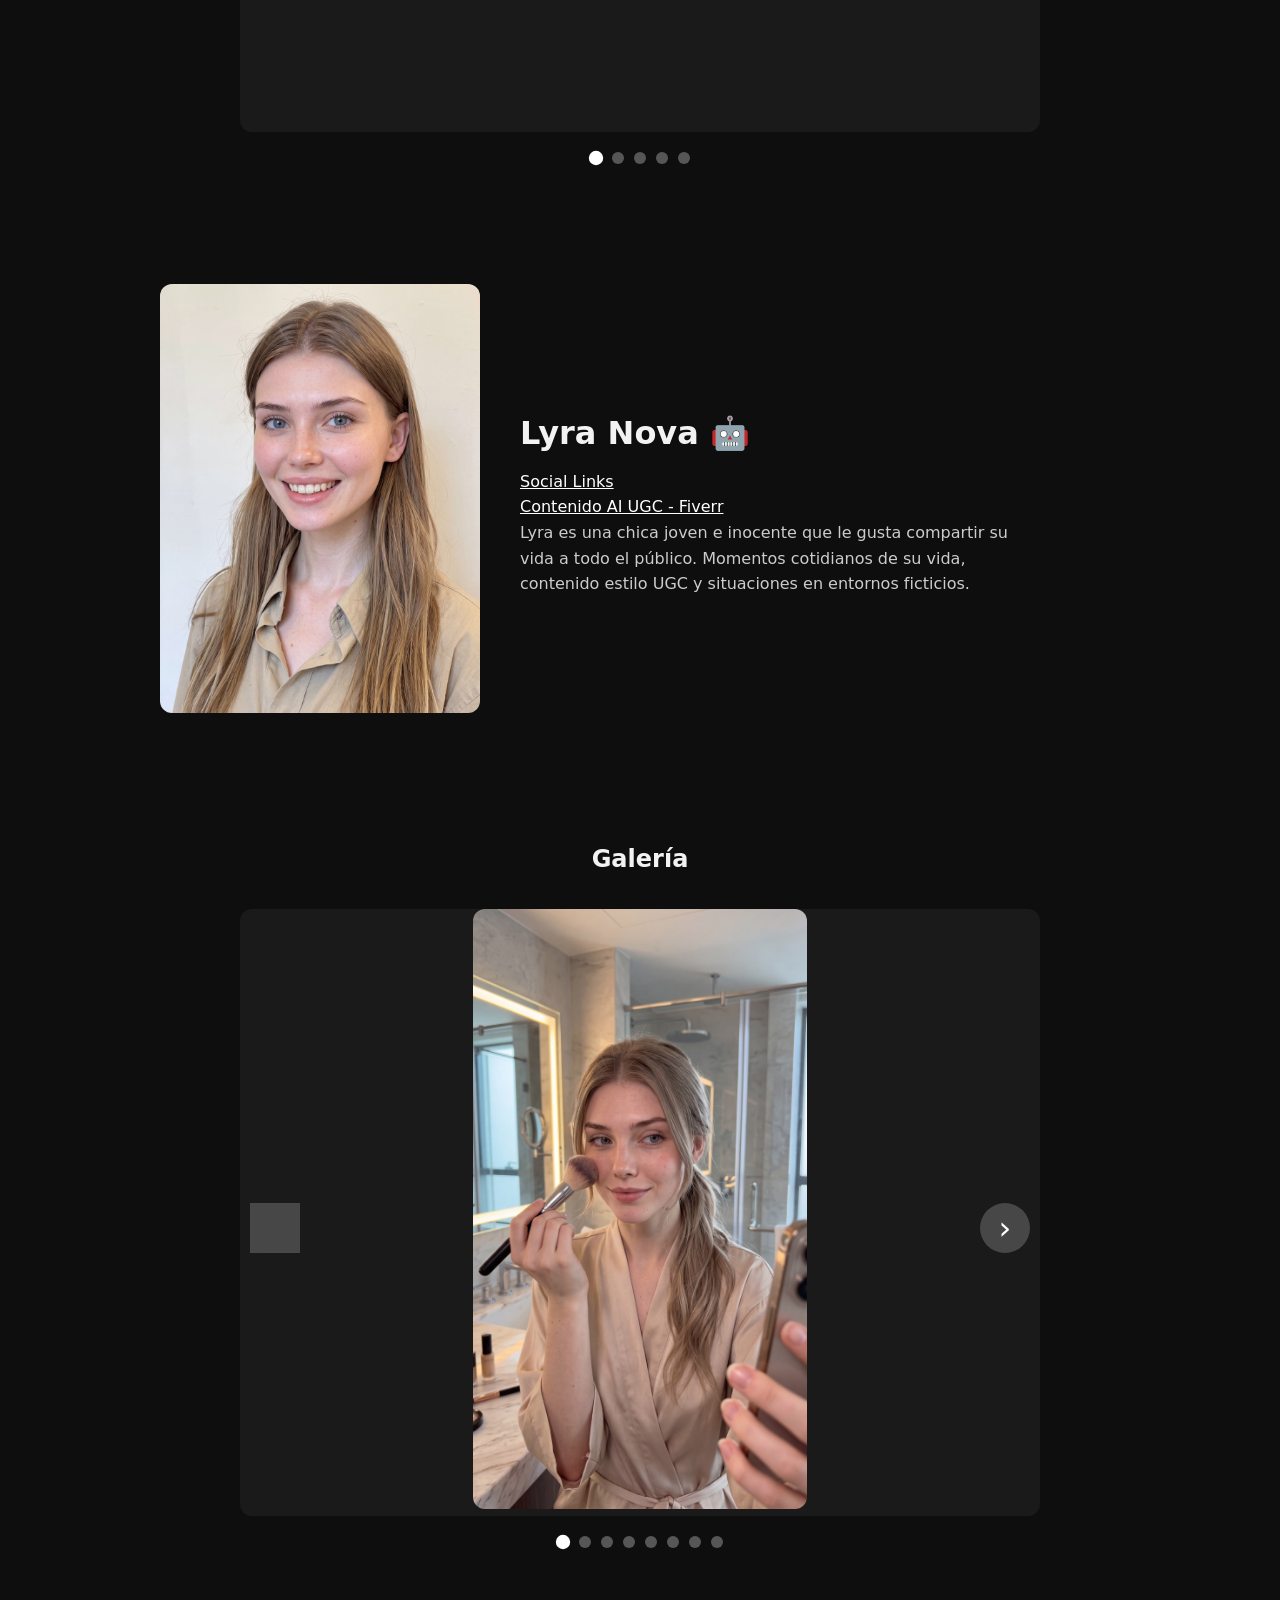
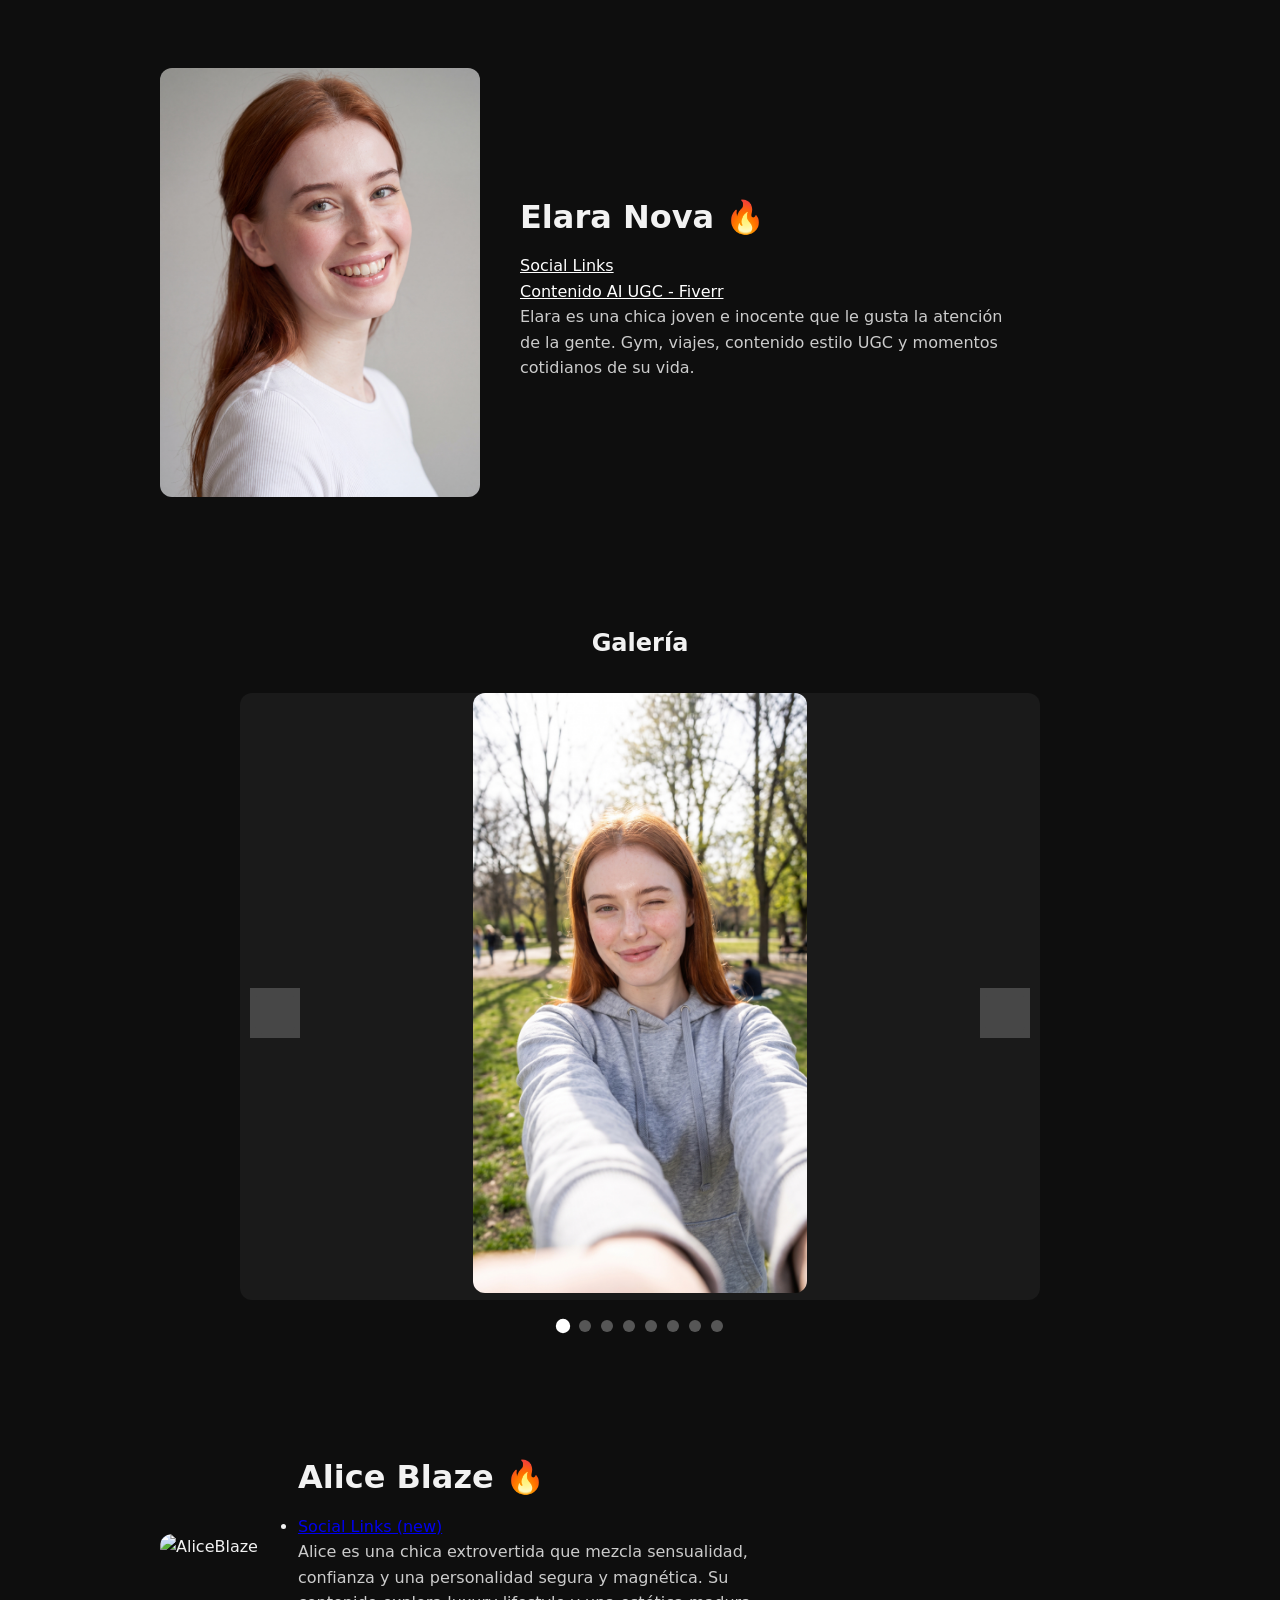
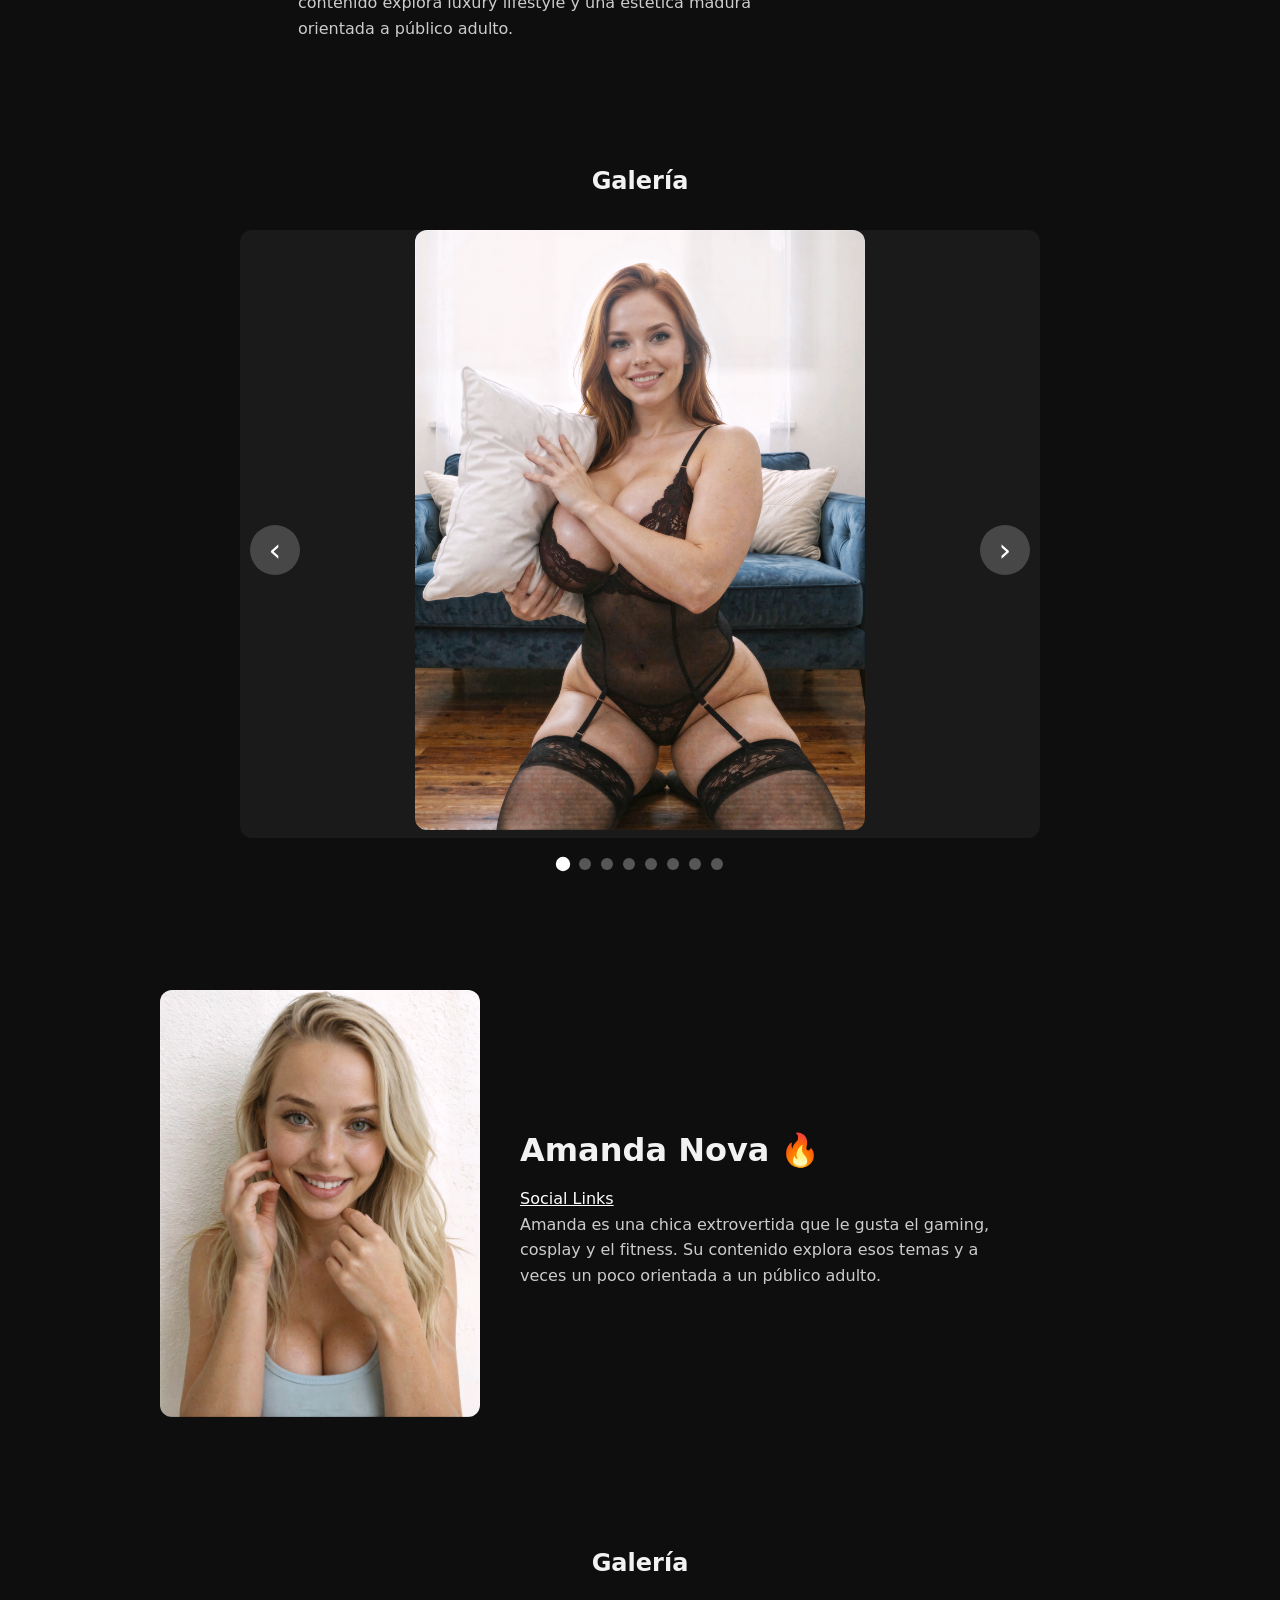
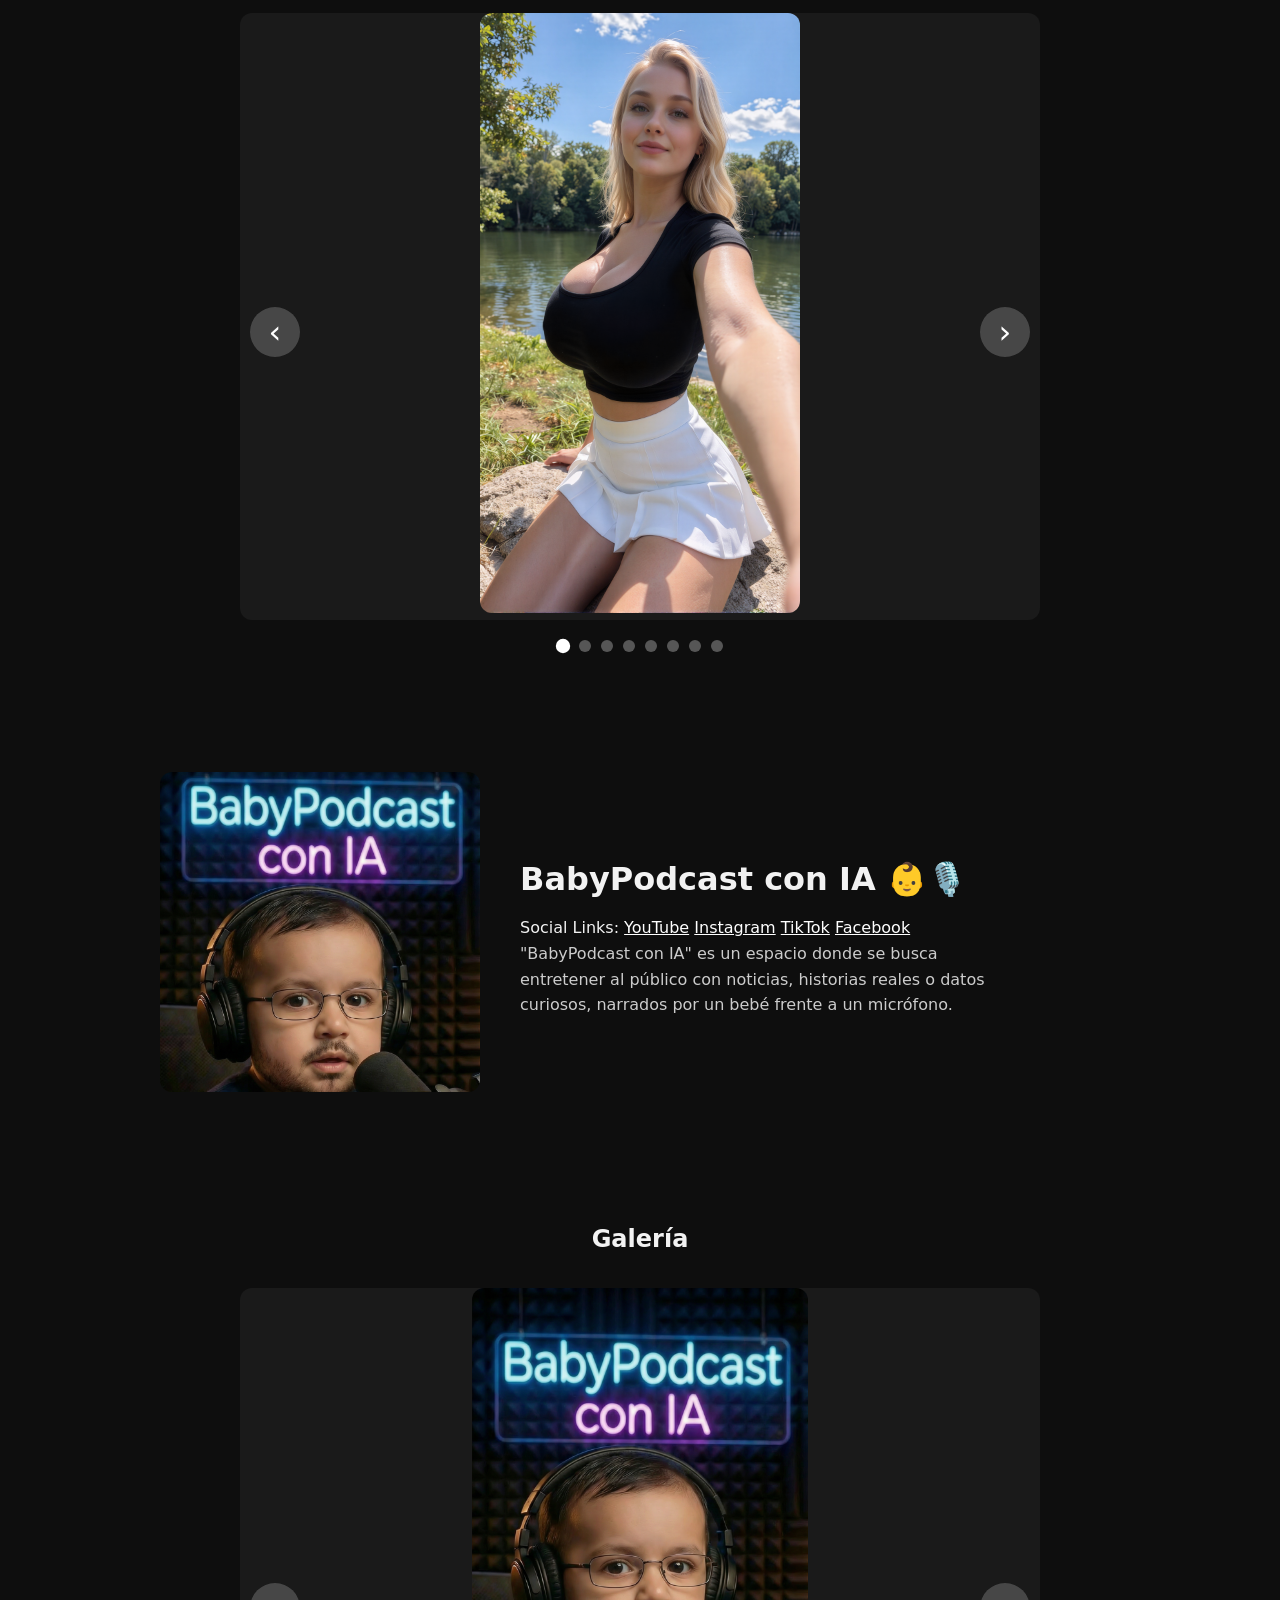
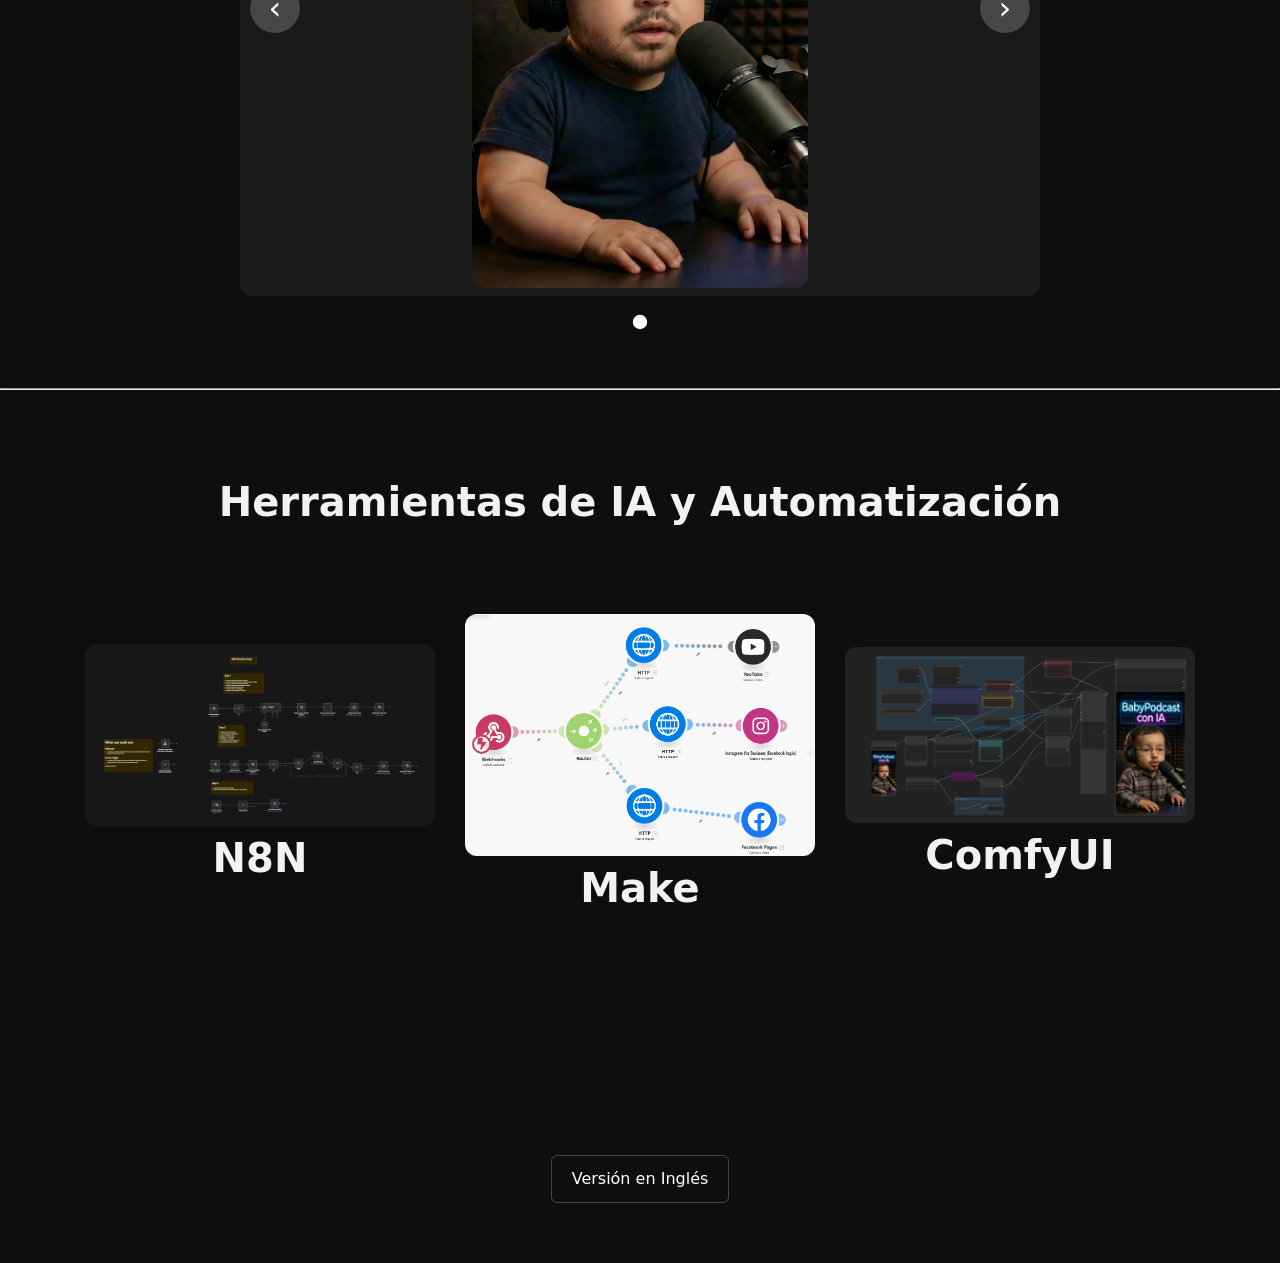
==== commit 41f9345c: "Added 'target' attribute to social links" ====
--- a/docs/avatars_spanish.html
+++ b/docs/avatars_spanish.html
@@ -24,7 +24,7 @@
     </div>
     <div class="info">
       <h2>Ashley Reed 👗💅</h2>
-      <a href="https://beacons.ai/iamashleyreed">Social Links</a>
+      <a target="_blank" href="https://beacons.ai/iamashleyreed">Social Links</a>
       <p class="story">
         Ashley es una chica carismática que le gusta hablar de moda, viajes y motivar a las chicas a vestir elegante y sin complicarse.
       </p>
@@ -70,9 +70,9 @@
     </div>
     <div class="info">
       <h2>Lyra Nova 🤖</h2>
-      <a href="https://beacons.ai/iamlyranova/misredes">Social Links</a>
+      <a target="_blank" href="https://beacons.ai/iamlyranova/misredes">Social Links</a>
       </br>
-      <a href="https://www.fiverr.com/s/ZomPq94">Contenido AI UGC - Fiverr</a>
+      <a target="_blank" href="https://www.fiverr.com/s/ZomPq94">Contenido AI UGC - Fiverr</a>
       <p class="story">
         Lyra es una chica joven e inocente que le gusta compartir su vida a todo el público.
         Momentos cotidianos de su vida, contenido estilo UGC y situaciones en entornos ficticios.
@@ -125,9 +125,9 @@
       </div>
       <div class="info">
         <h2>Elara Nova 🔥</h2>
-        <a href="https://beacons.ai/iamelaranova/misredes">Social Links</a>
+        <a target="_blank" href="https://beacons.ai/iamelaranova/misredes">Social Links</a>
         </br>
-        <a href="https://www.fiverr.com/s/ZomPq94">Contenido AI UGC - Fiverr</a>
+        <a target="_blank" href="https://www.fiverr.com/s/ZomPq94">Contenido AI UGC - Fiverr</a>
         <p class="story">
           Elara es una chica joven e inocente que le gusta la atención de la gente.
           Gym, viajes, contenido estilo UGC y momentos cotidianos de su vida.
@@ -182,10 +182,7 @@
       <h2>Alice Blaze 🔥</h2>
       <ul>
         <li>
-          <a href="https://linktr.ee/aliceblaze92.ai">Social Links (old)</a>
-        </li>
-        <li>
-          <a href="https://beacons.ai/iamaliceblaze92">Social Links (new)</a>
+          <a target="_blank" href="https://beacons.ai/iamaliceblaze92">Social Links (new)</a>
         </li>
       </ul>
       <p class="story">
@@ -240,7 +237,7 @@
     </div>
     <div class="info">
       <h2>Amanda Nova 🔥</h2>
-      <a href="https://linktr.ee/amandanova92.ai">Social Links</a>
+      <a target="_blank" href="https://linktr.ee/amandanova92.ai">Social Links</a>
       <p class="story">
         Amanda es una chica extrovertida que le gusta el gaming, cosplay y el fitness.
         Su contenido explora esos temas y a veces un poco orientada a un público adulto.
@@ -294,10 +291,10 @@
     <div class="info">
       <h2>BabyPodcast con IA 👶🎙️</h2>
       Social Links:
-      <a href="https://www.youtube.com/@babypodcastconia">YouTube</a>
-      <a href="https://www.instagram.com/bbypodcast.ai/">Instagram</a>
-      <a href="https://www.tiktok.com/@babypodcast_con_ia">TikTok</a>
-      <a href="https://www.facebook.com/babypodcastconia">Facebook</a>
+      <a target="_blank" href="https://www.youtube.com/@babypodcastconia">YouTube</a>
+      <a target="_blank" href="https://www.instagram.com/bbypodcast.ai/">Instagram</a>
+      <a target="_blank" href="https://www.tiktok.com/@babypodcast_con_ia">TikTok</a>
+      <a target="_blank" href="https://www.facebook.com/babypodcastconia">Facebook</a>
       <p class="story">
         "BabyPodcast con IA" es un espacio donde se busca entretener al público con noticias, historias reales o datos curiosos, narrados
         por un bebé frente a un micrófono.
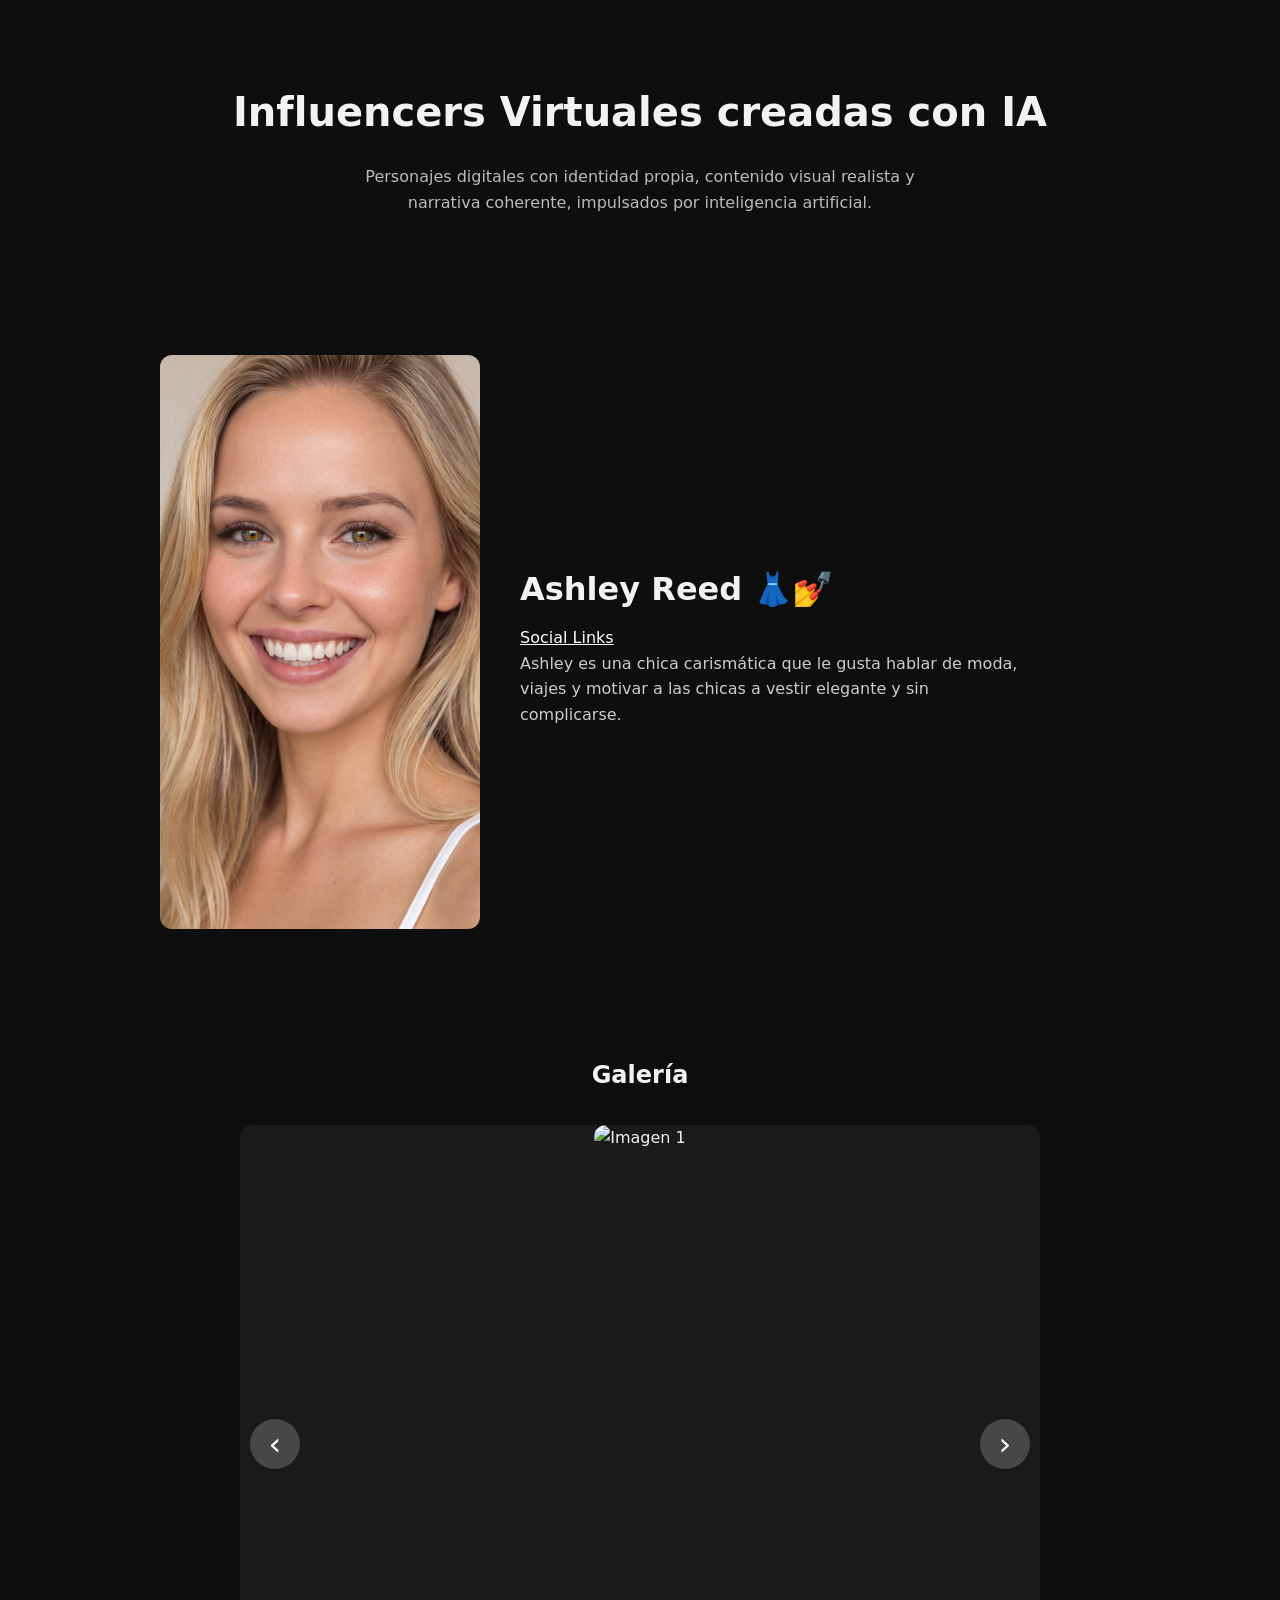
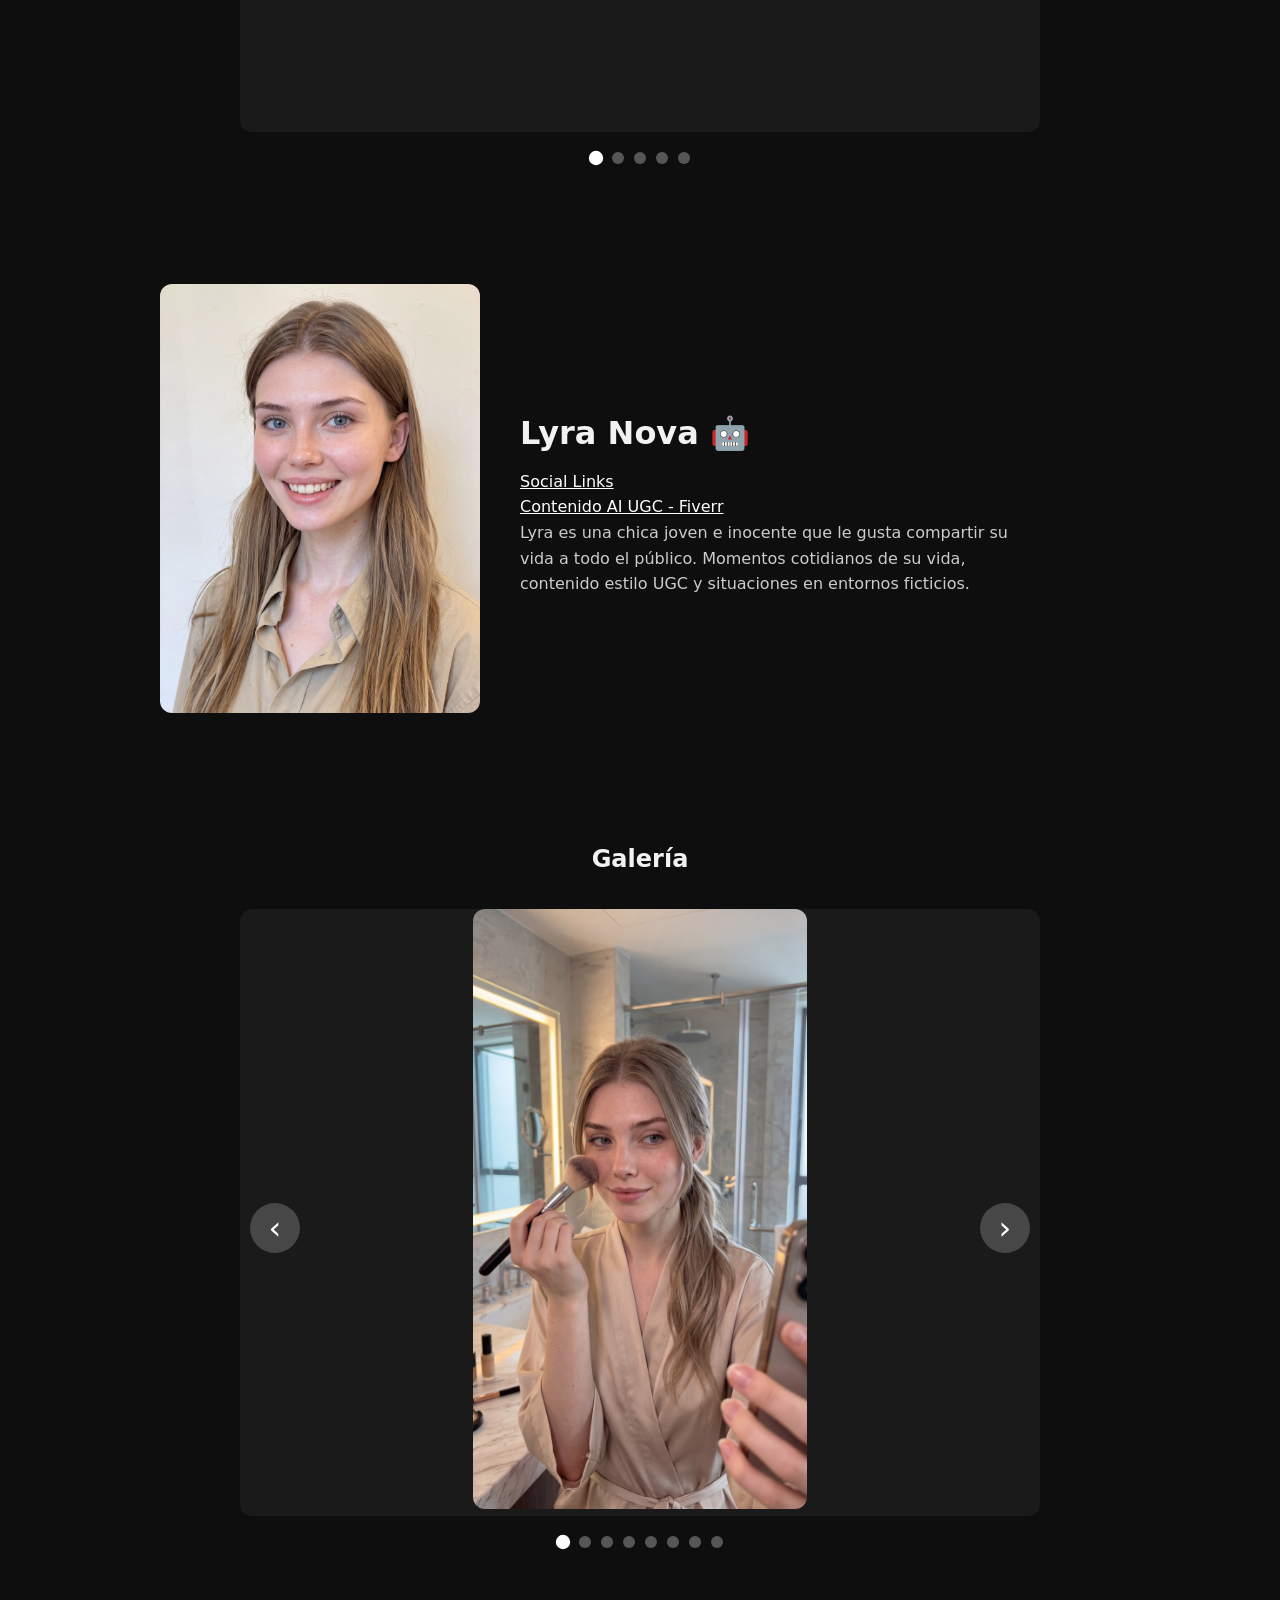
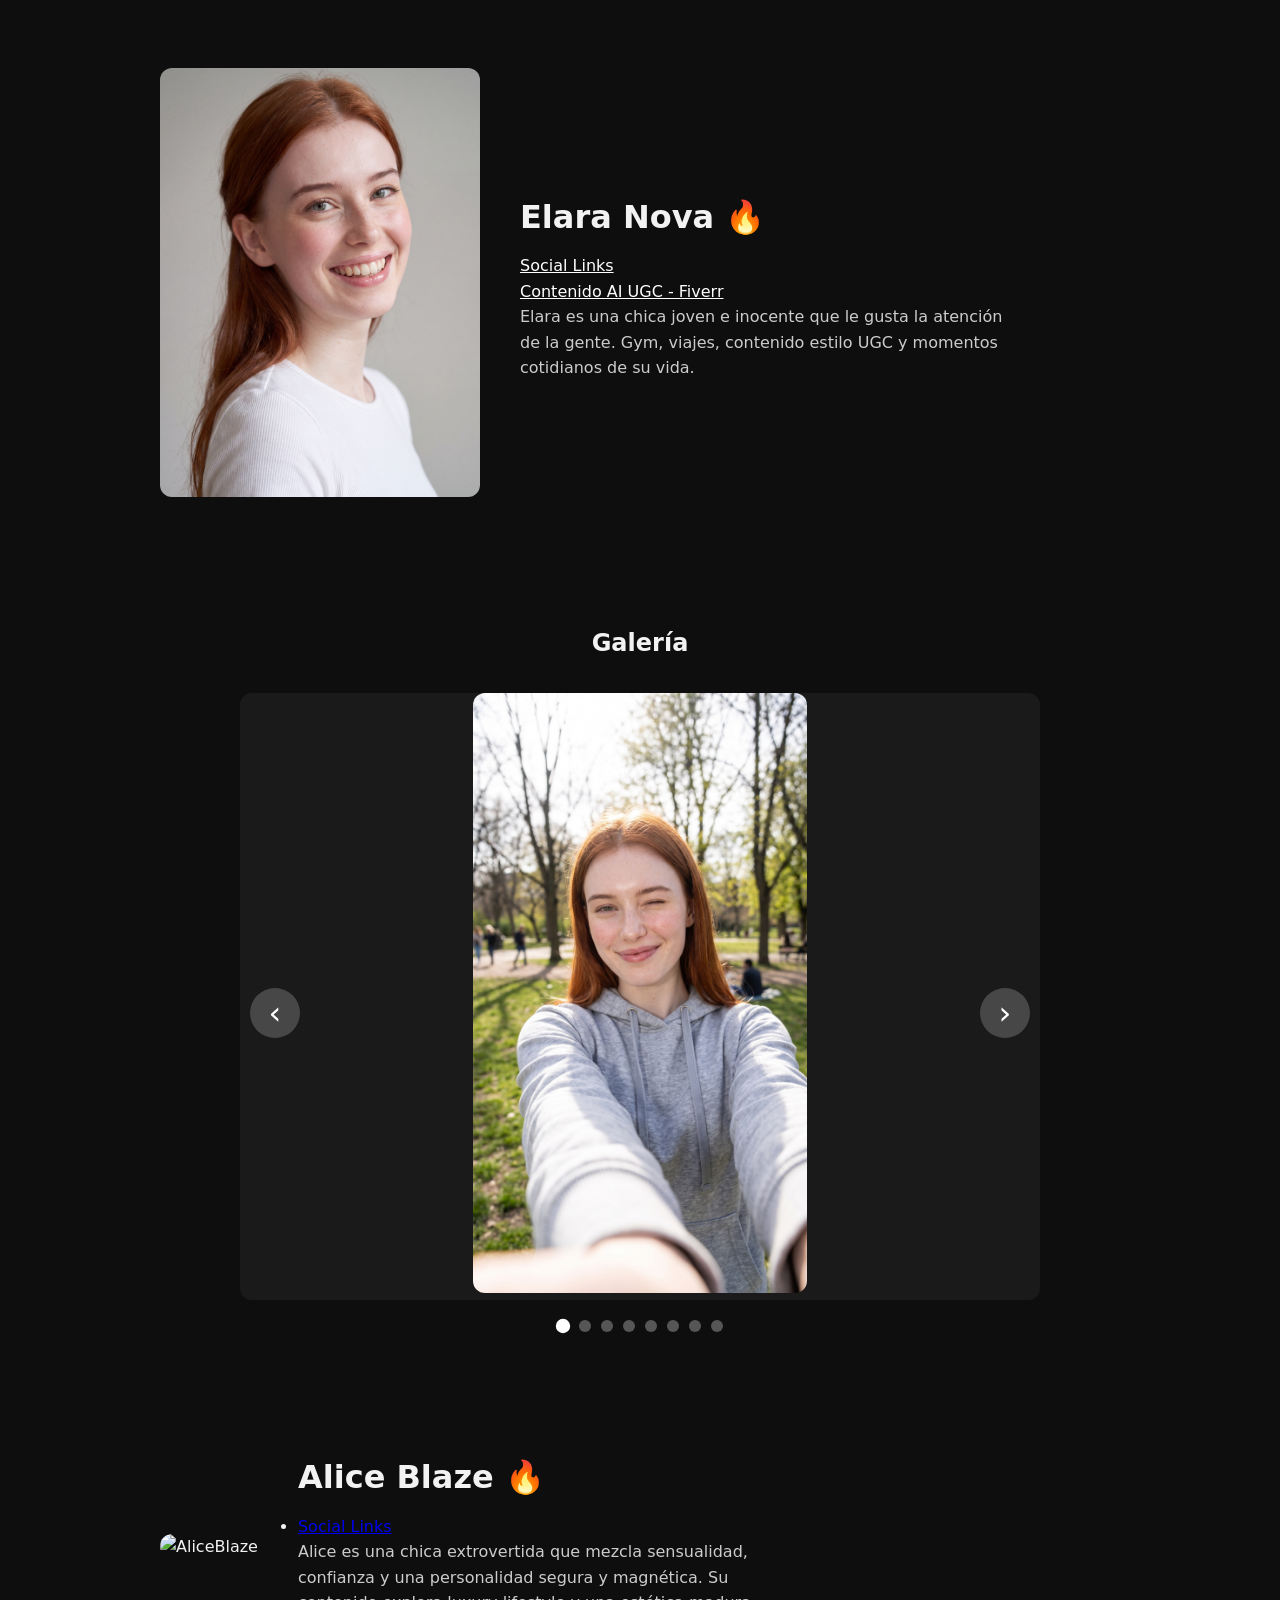
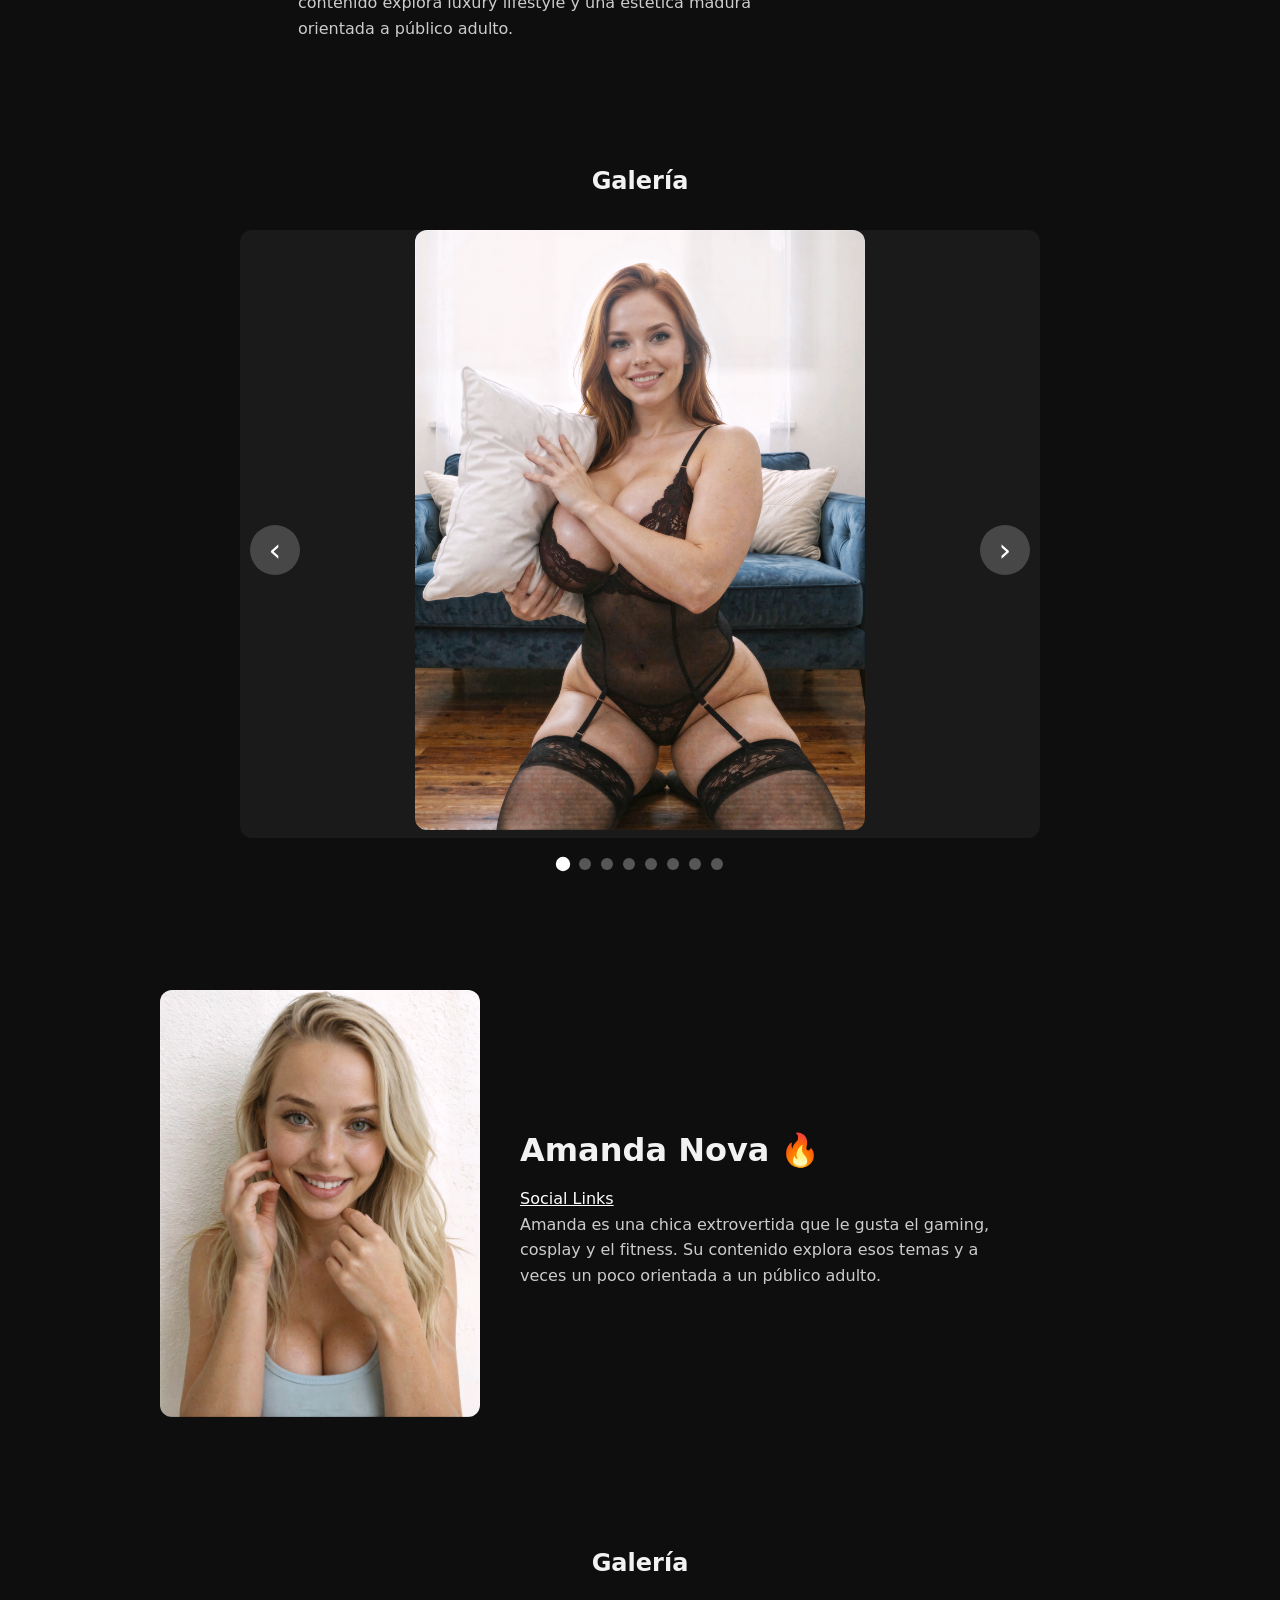
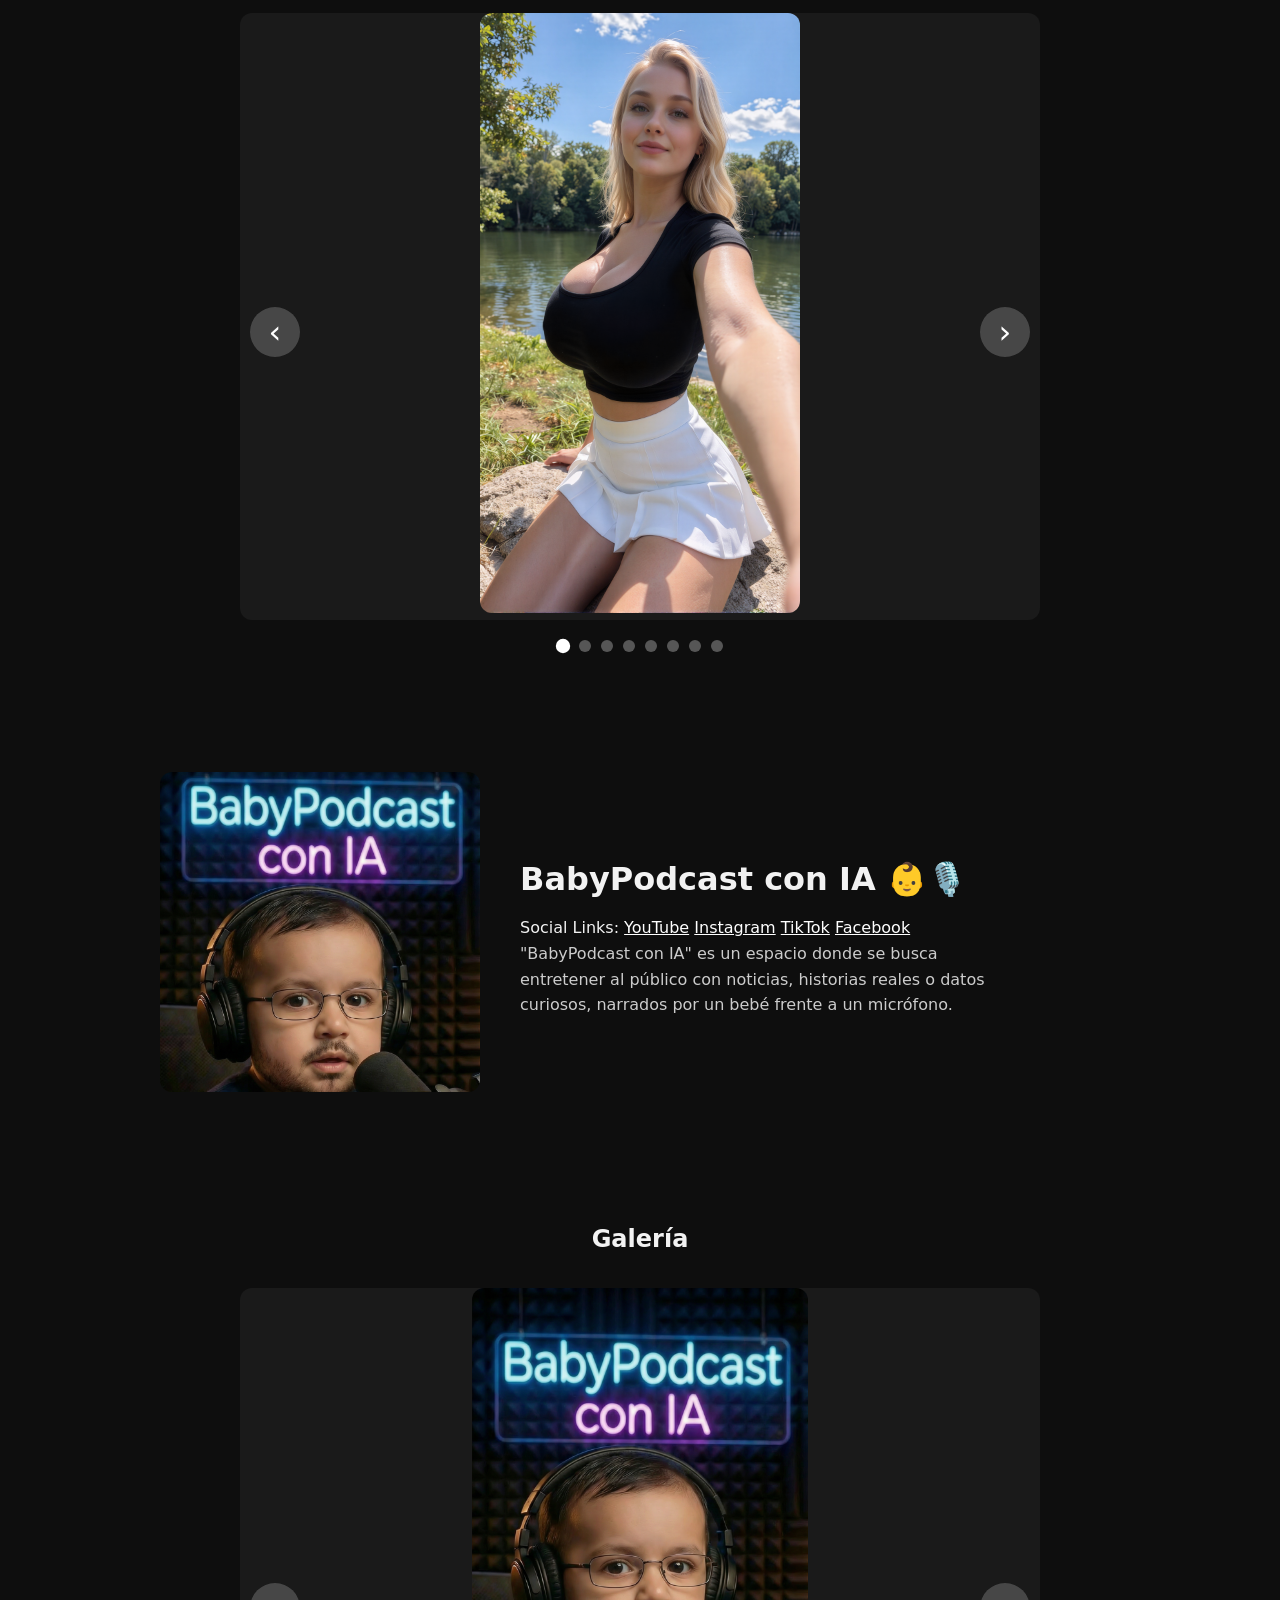
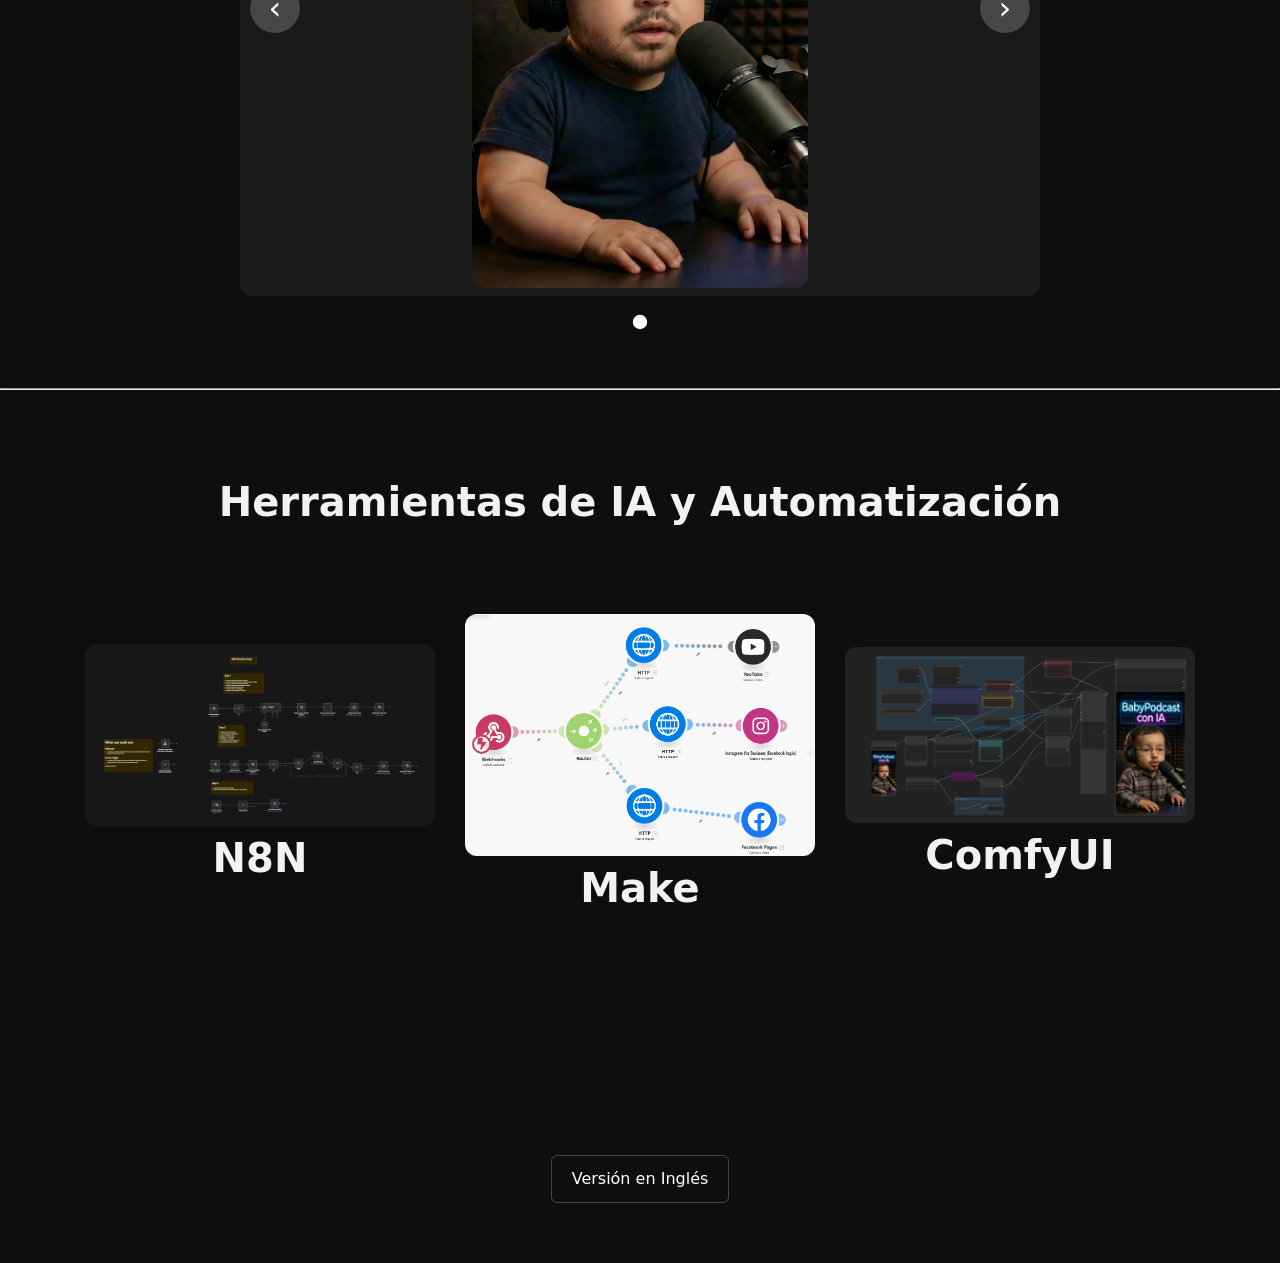
==== commit 6902fd76: "Removed text" ====
--- a/docs/avatars_spanish.html
+++ b/docs/avatars_spanish.html
@@ -182,7 +182,7 @@
       <h2>Alice Blaze 🔥</h2>
       <ul>
         <li>
-          <a target="_blank" href="https://beacons.ai/iamaliceblaze92">Social Links (new)</a>
+          <a target="_blank" href="https://beacons.ai/iamaliceblaze92">Social Links</a>
         </li>
       </ul>
       <p class="story">
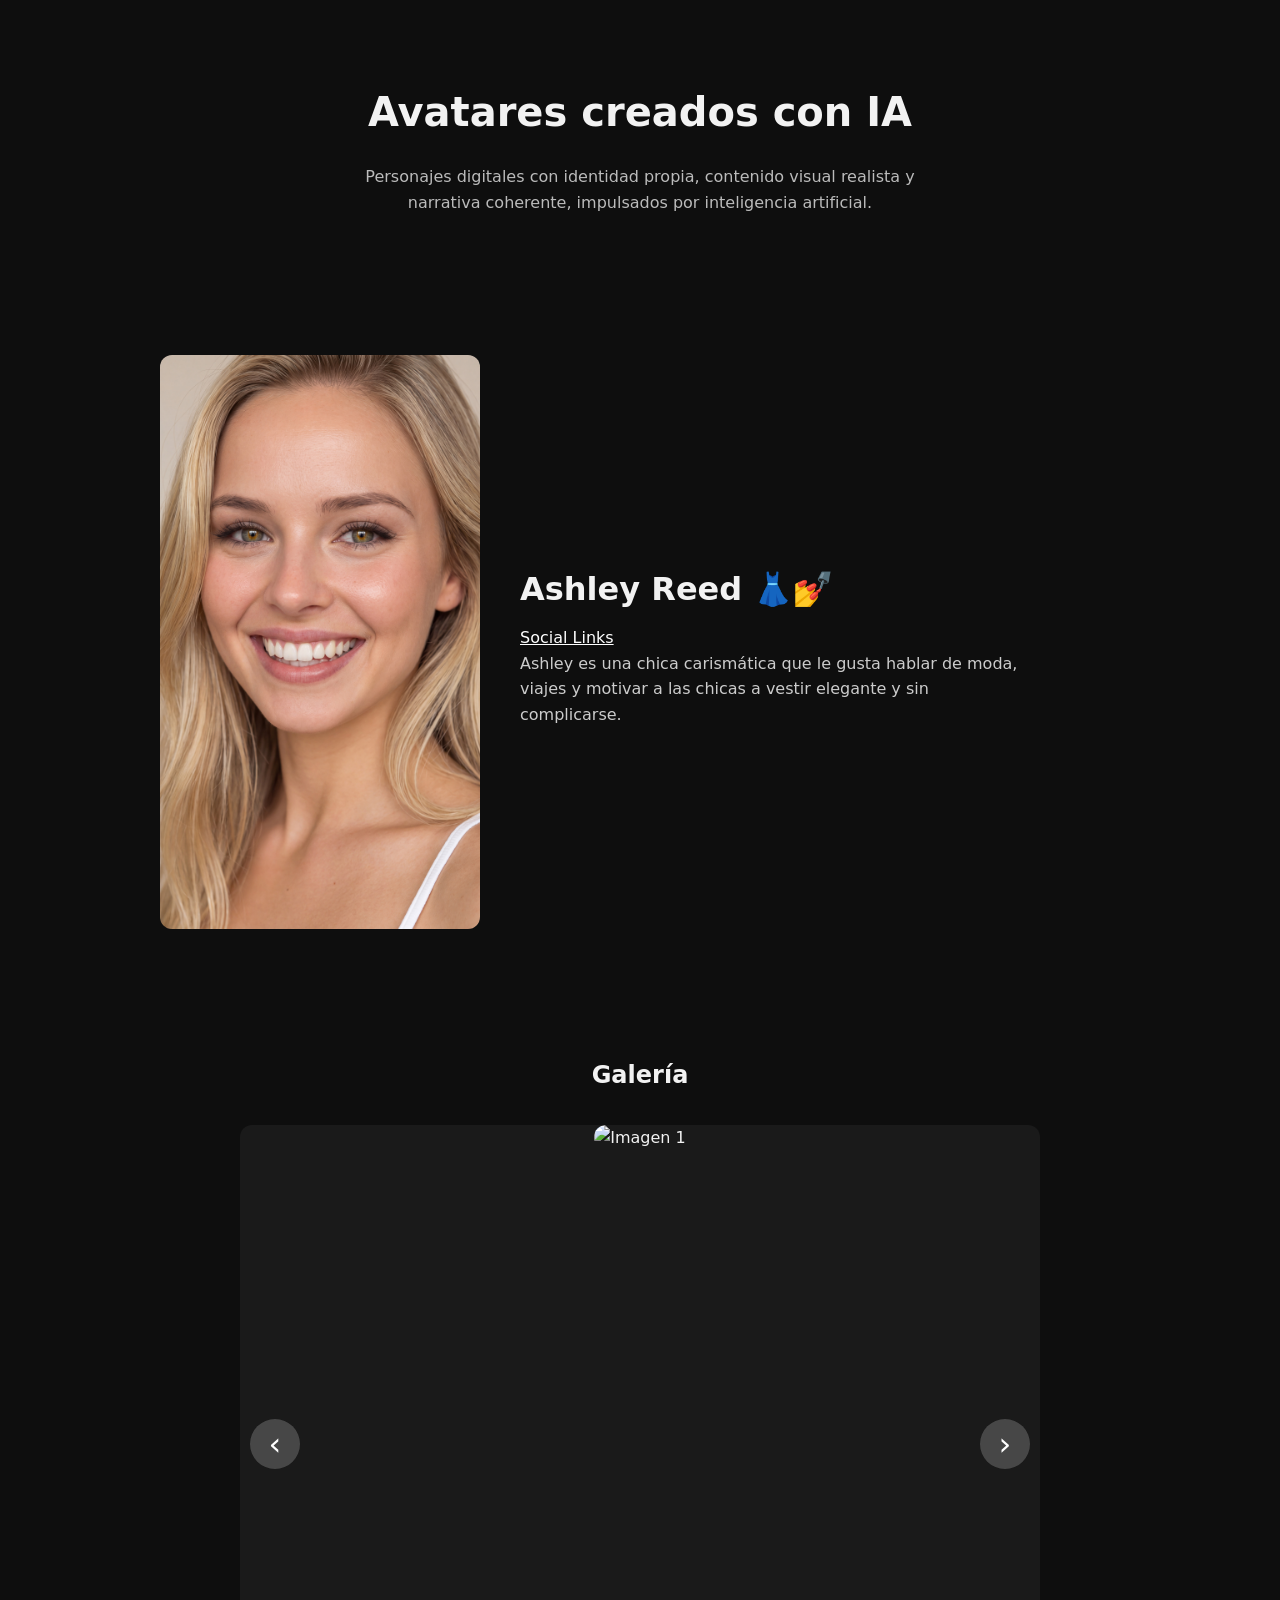
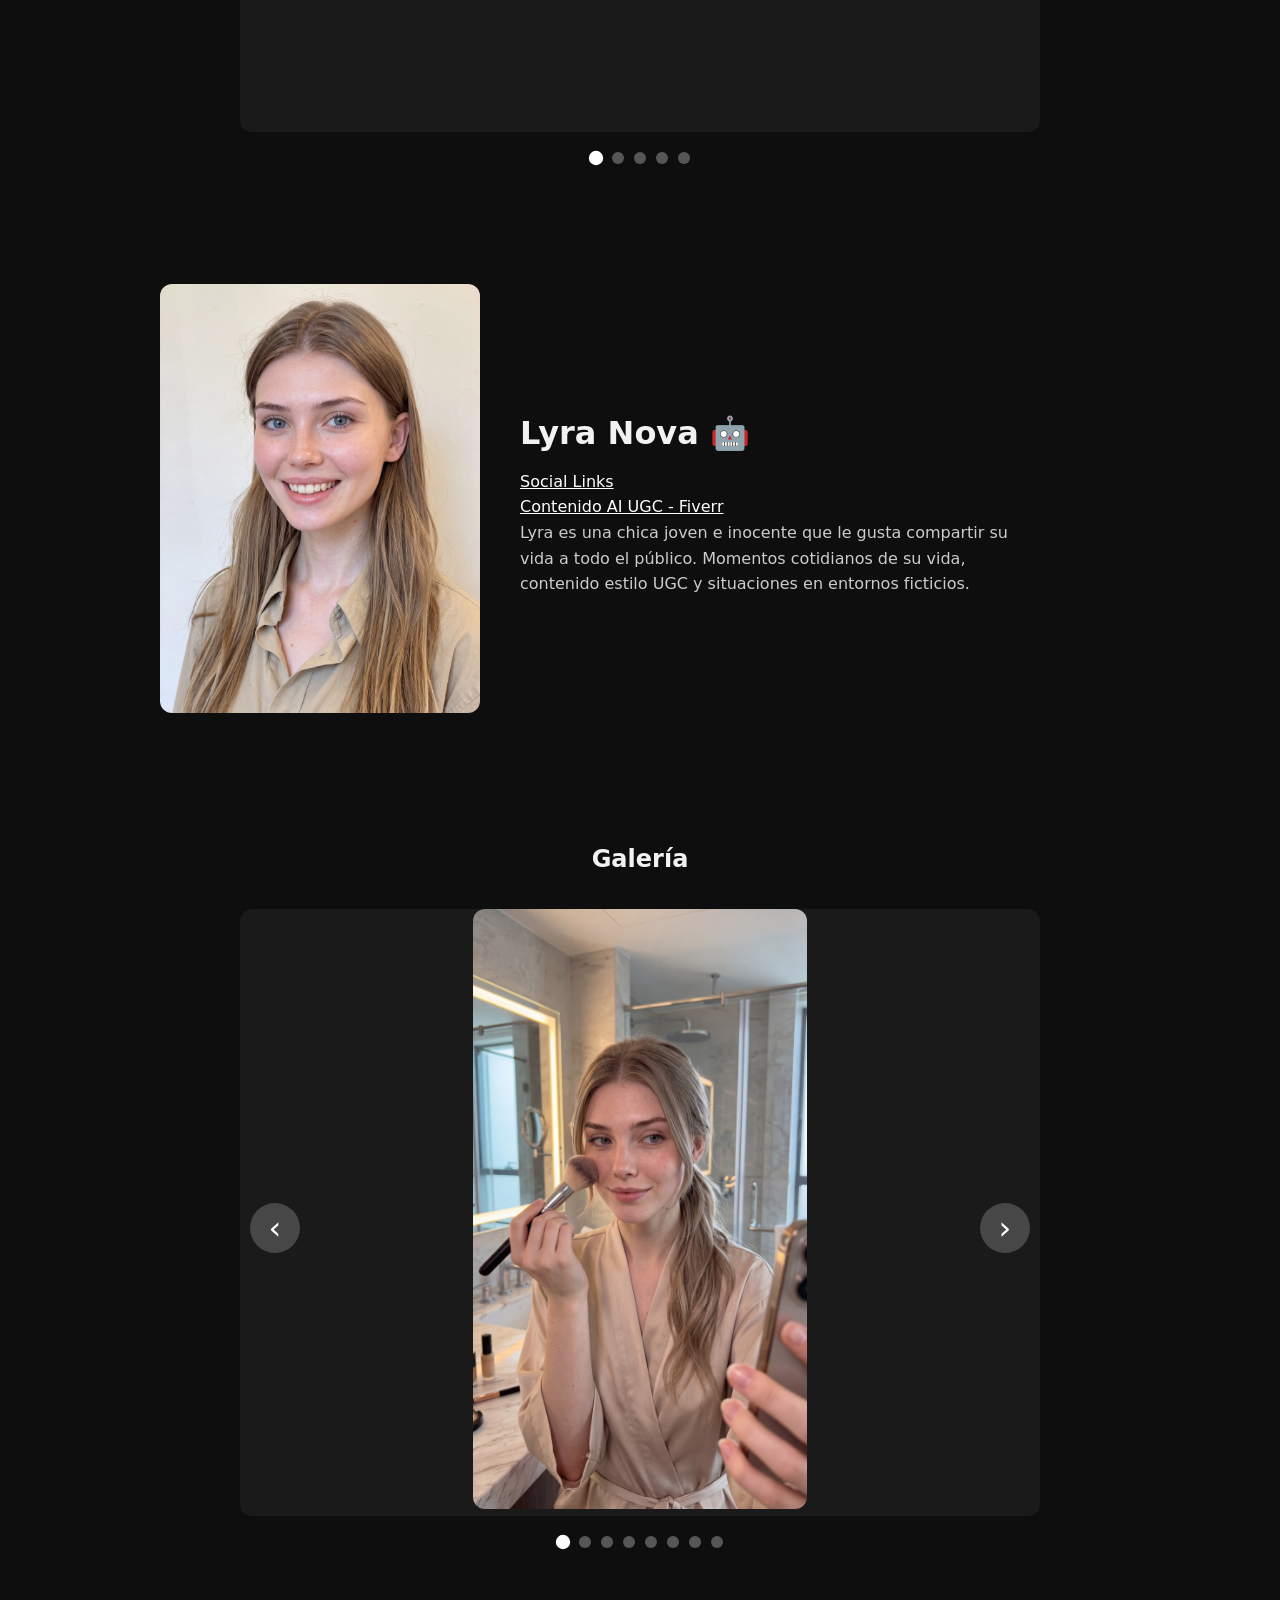
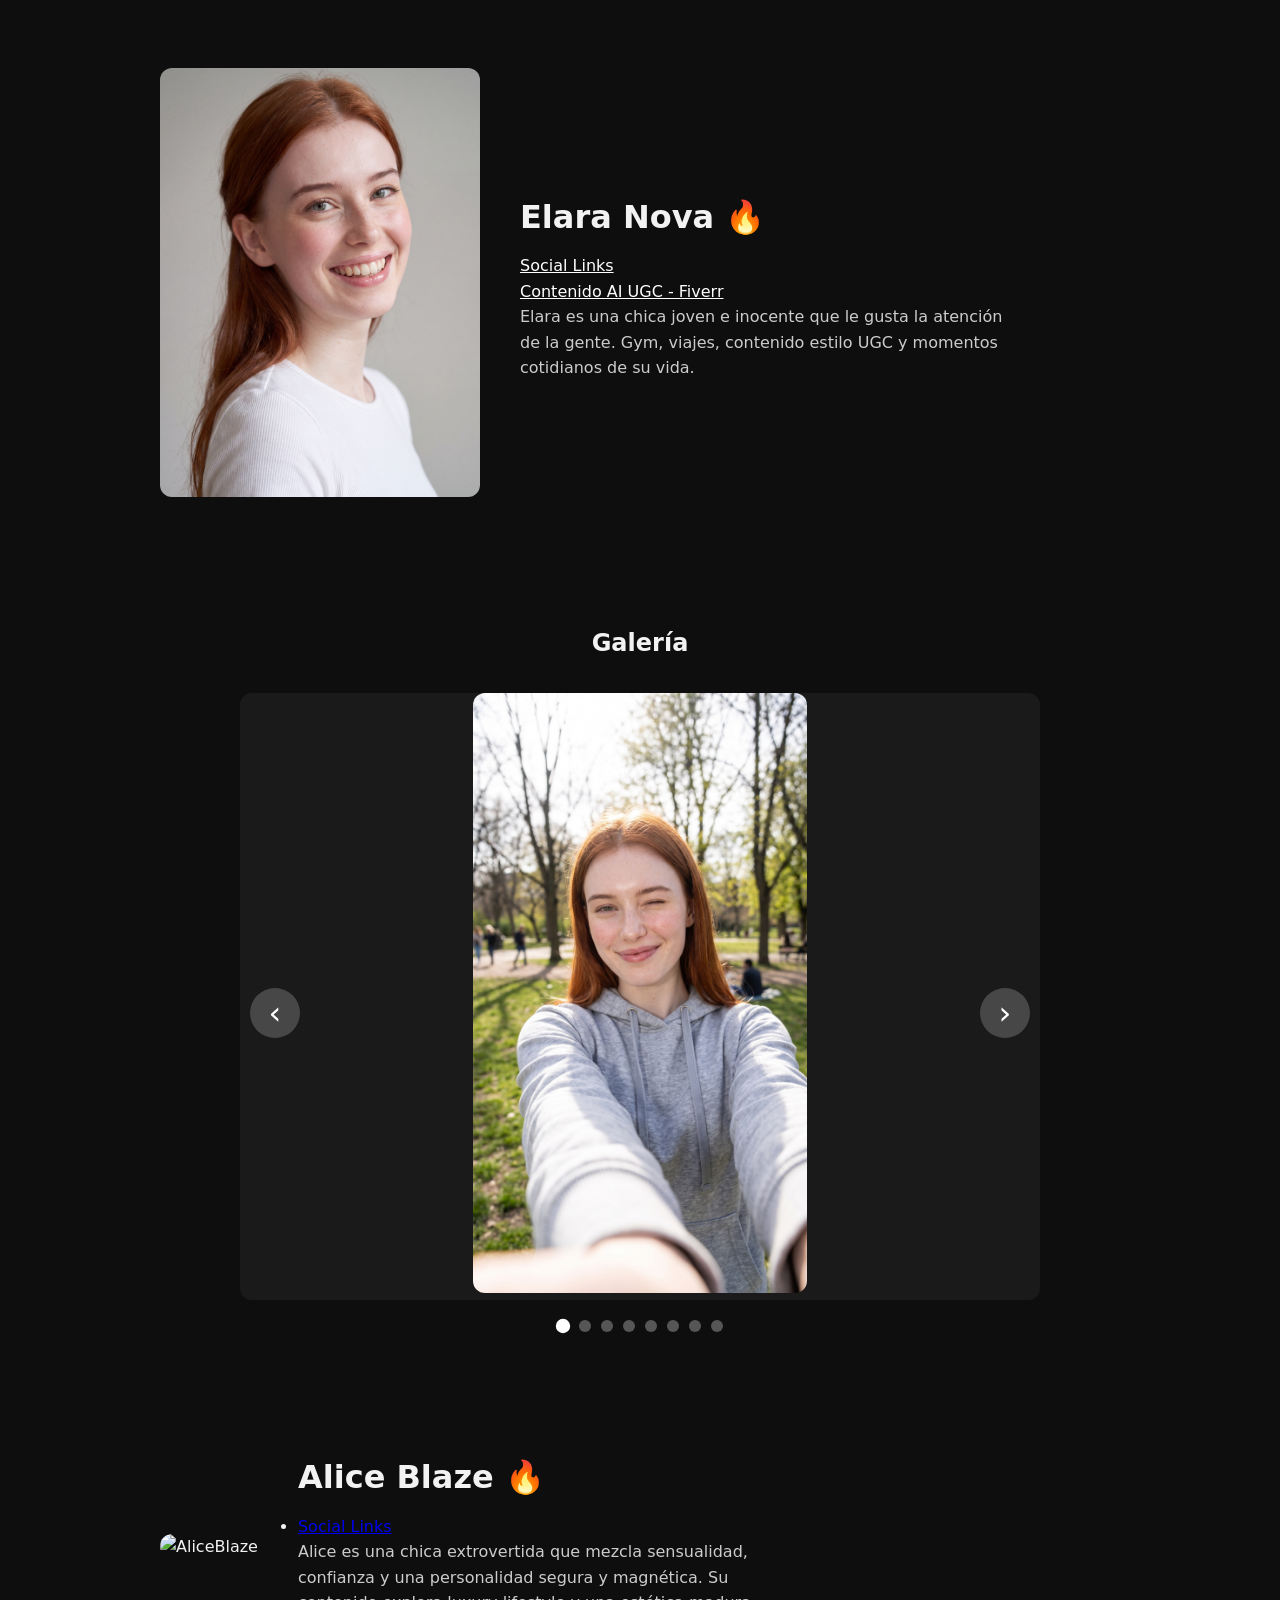
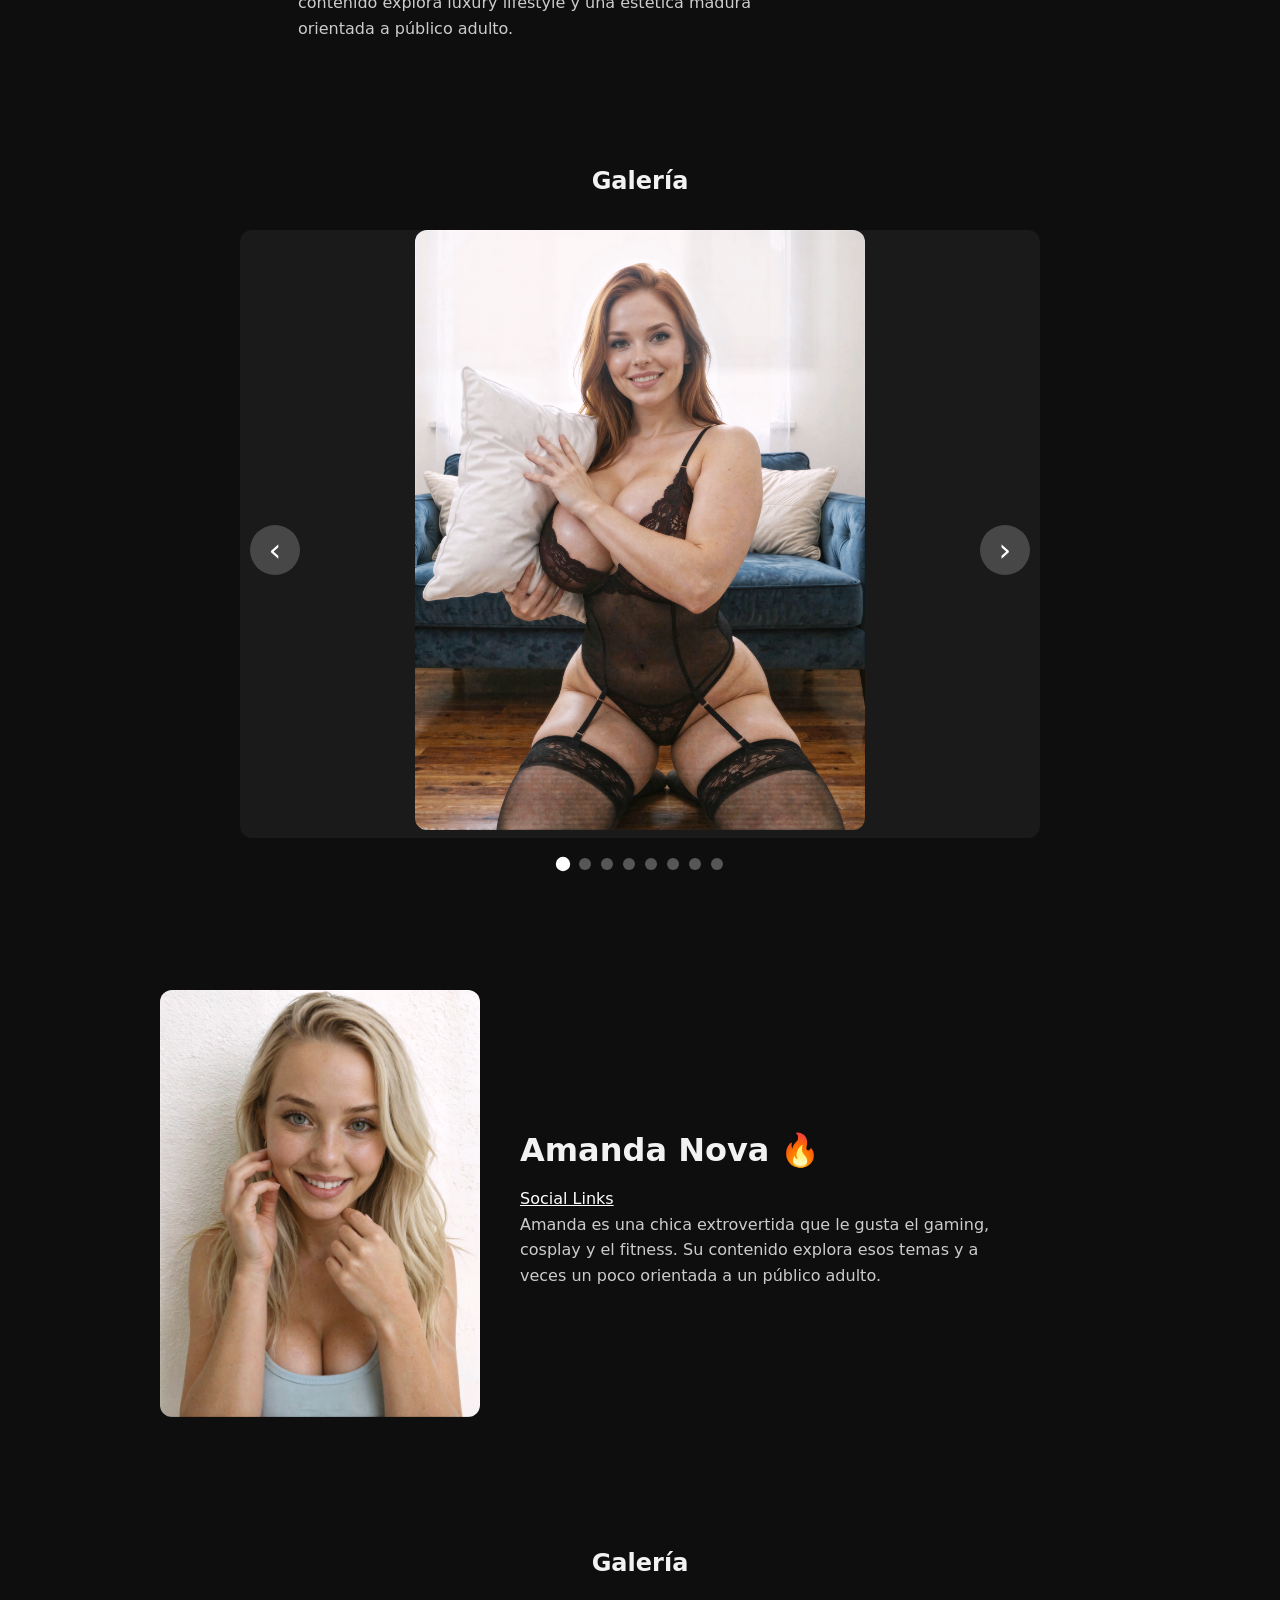
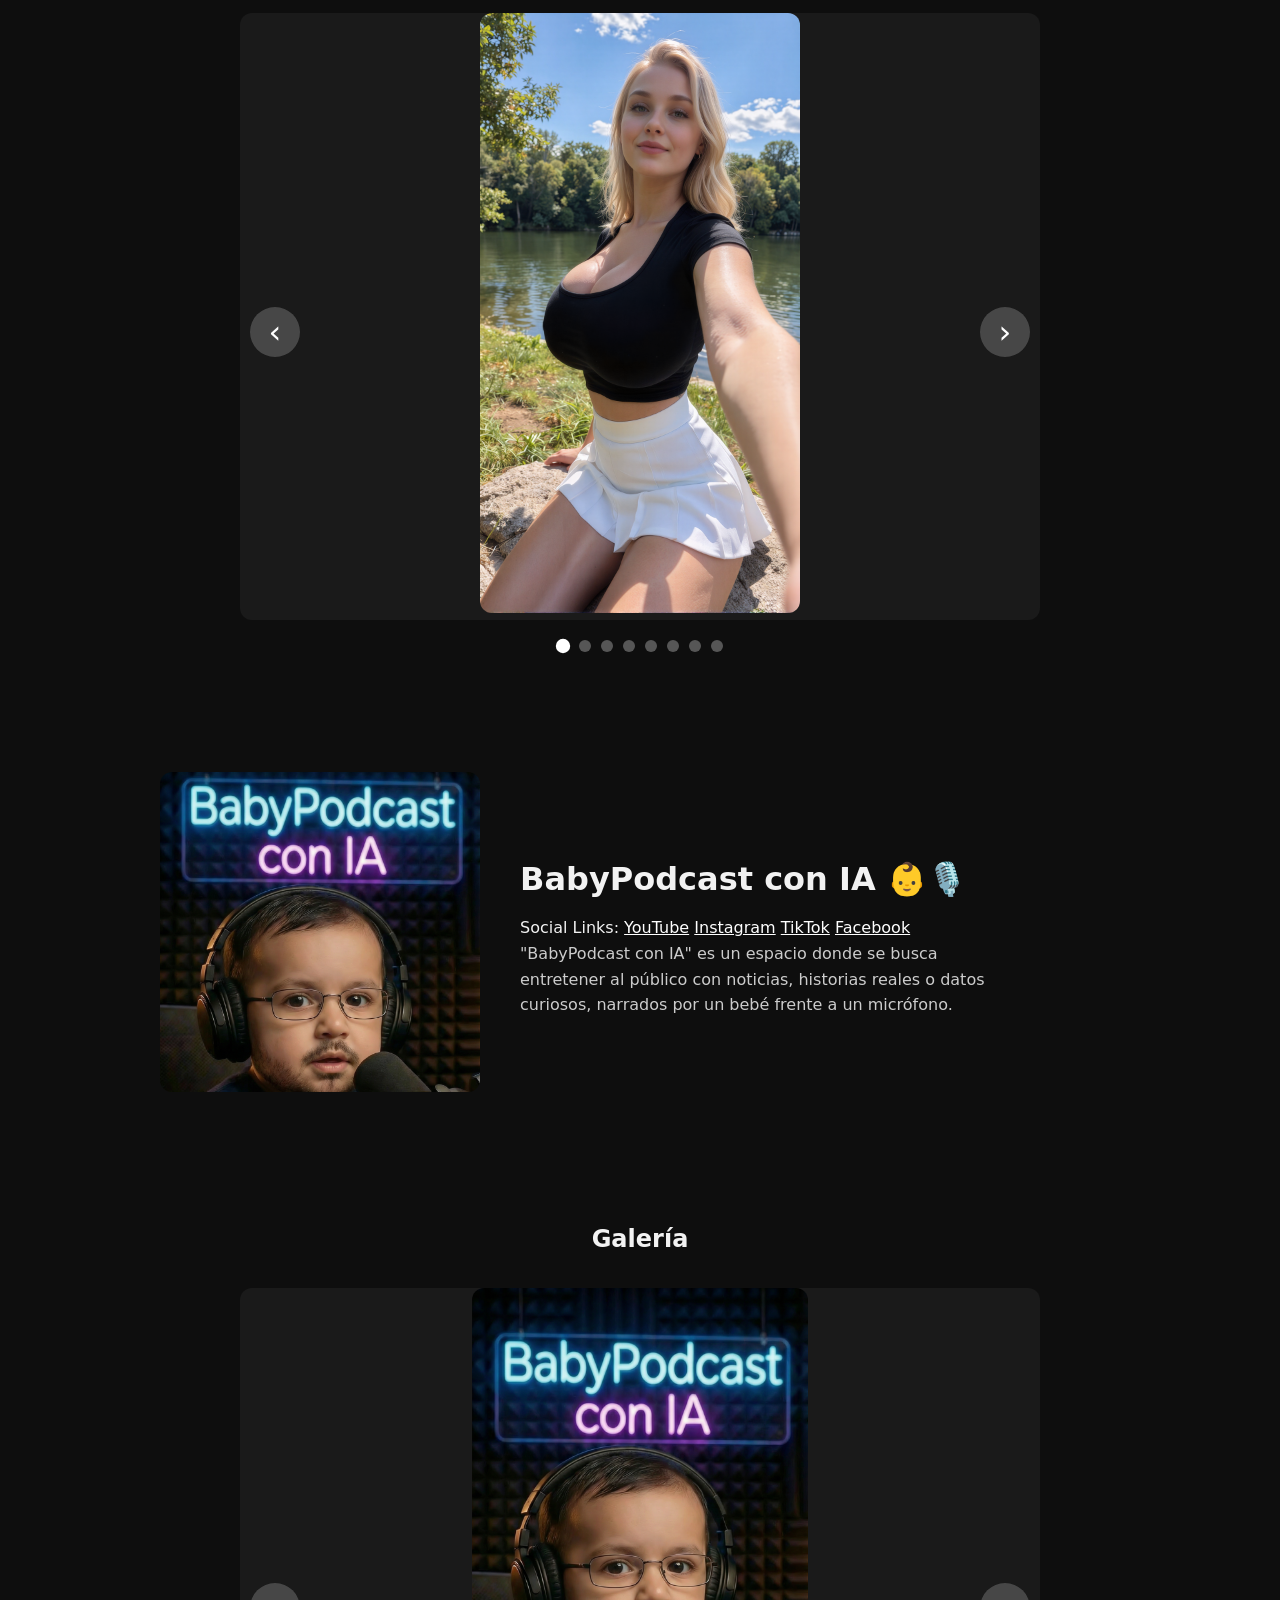
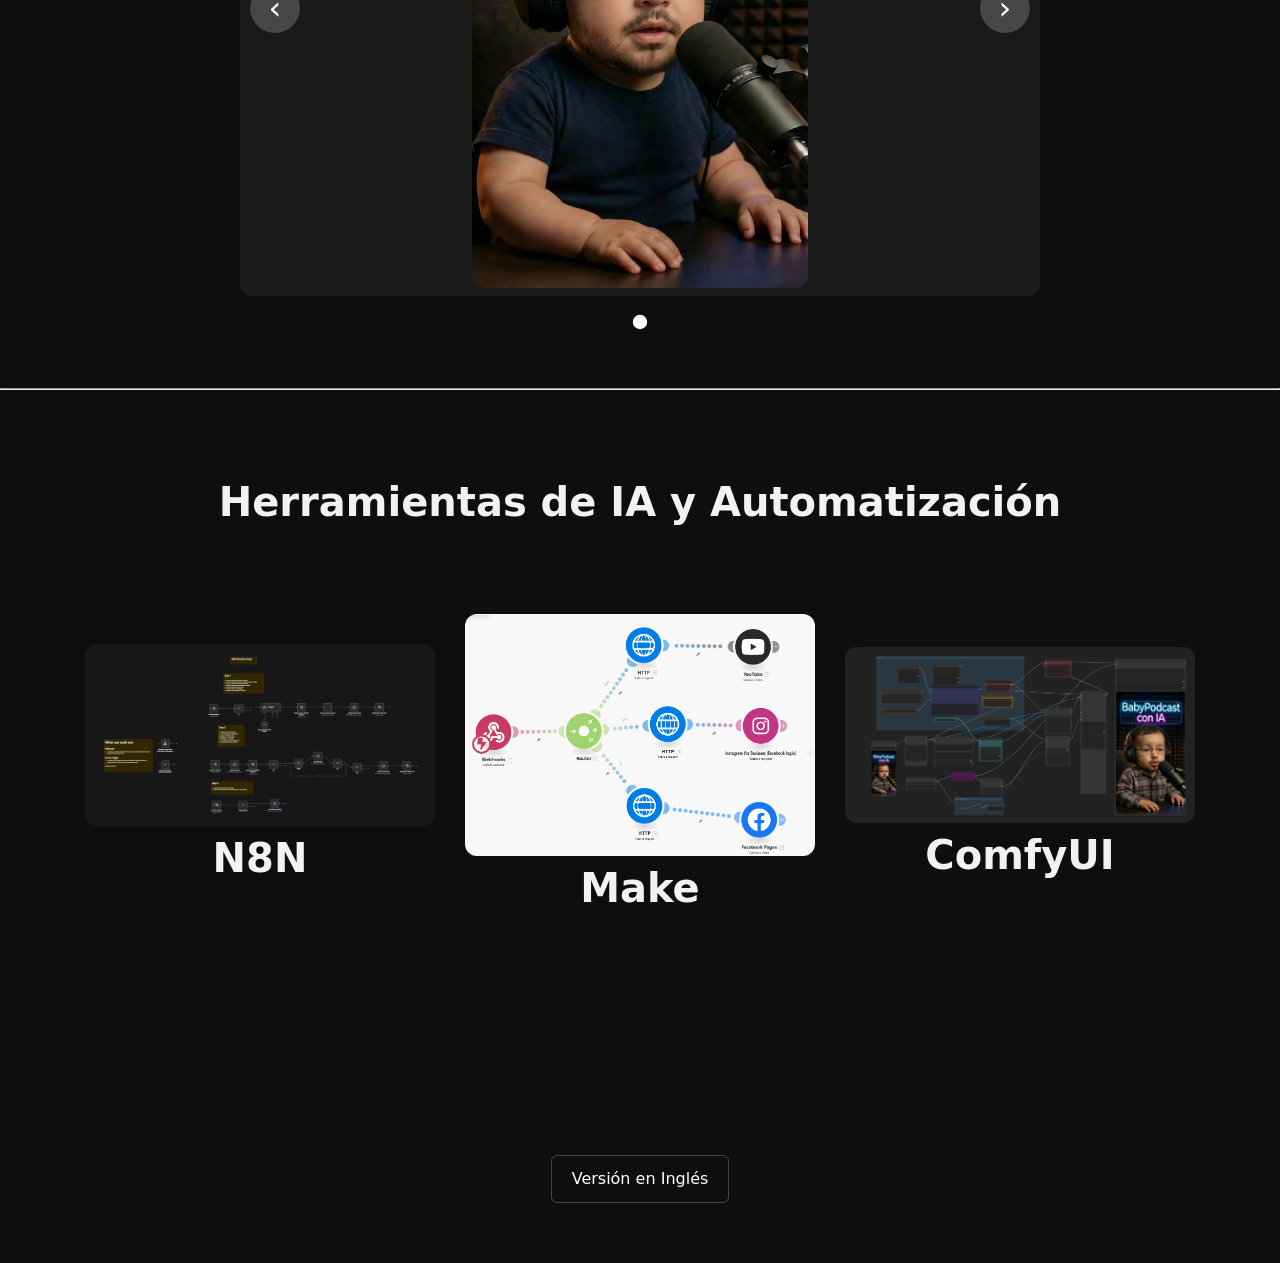
==== commit 36b7395b: "Changed some descriptions" ====
--- a/docs/avatars_spanish.html
+++ b/docs/avatars_spanish.html
@@ -3,14 +3,14 @@
 <head>
   <meta charset="UTF-8" />
   <meta name="viewport" content="width=device-width, initial-scale=1.0"/>
-  <title>AI Virtual Influencers</title>
+  <title>Avatares IA</title>
   <link rel="stylesheet" href="assets/css/avatars.css">
 </head>
 <body>
 
   <!-- HERO -->
   <section class="hero">
-    <h1>Influencers Virtuales creadas con IA</h1>
+    <h1>Avatares creados con IA</h1>
     <p>
       Personajes digitales con identidad propia, contenido visual realista
       y narrativa coherente, impulsados por inteligencia artificial.
